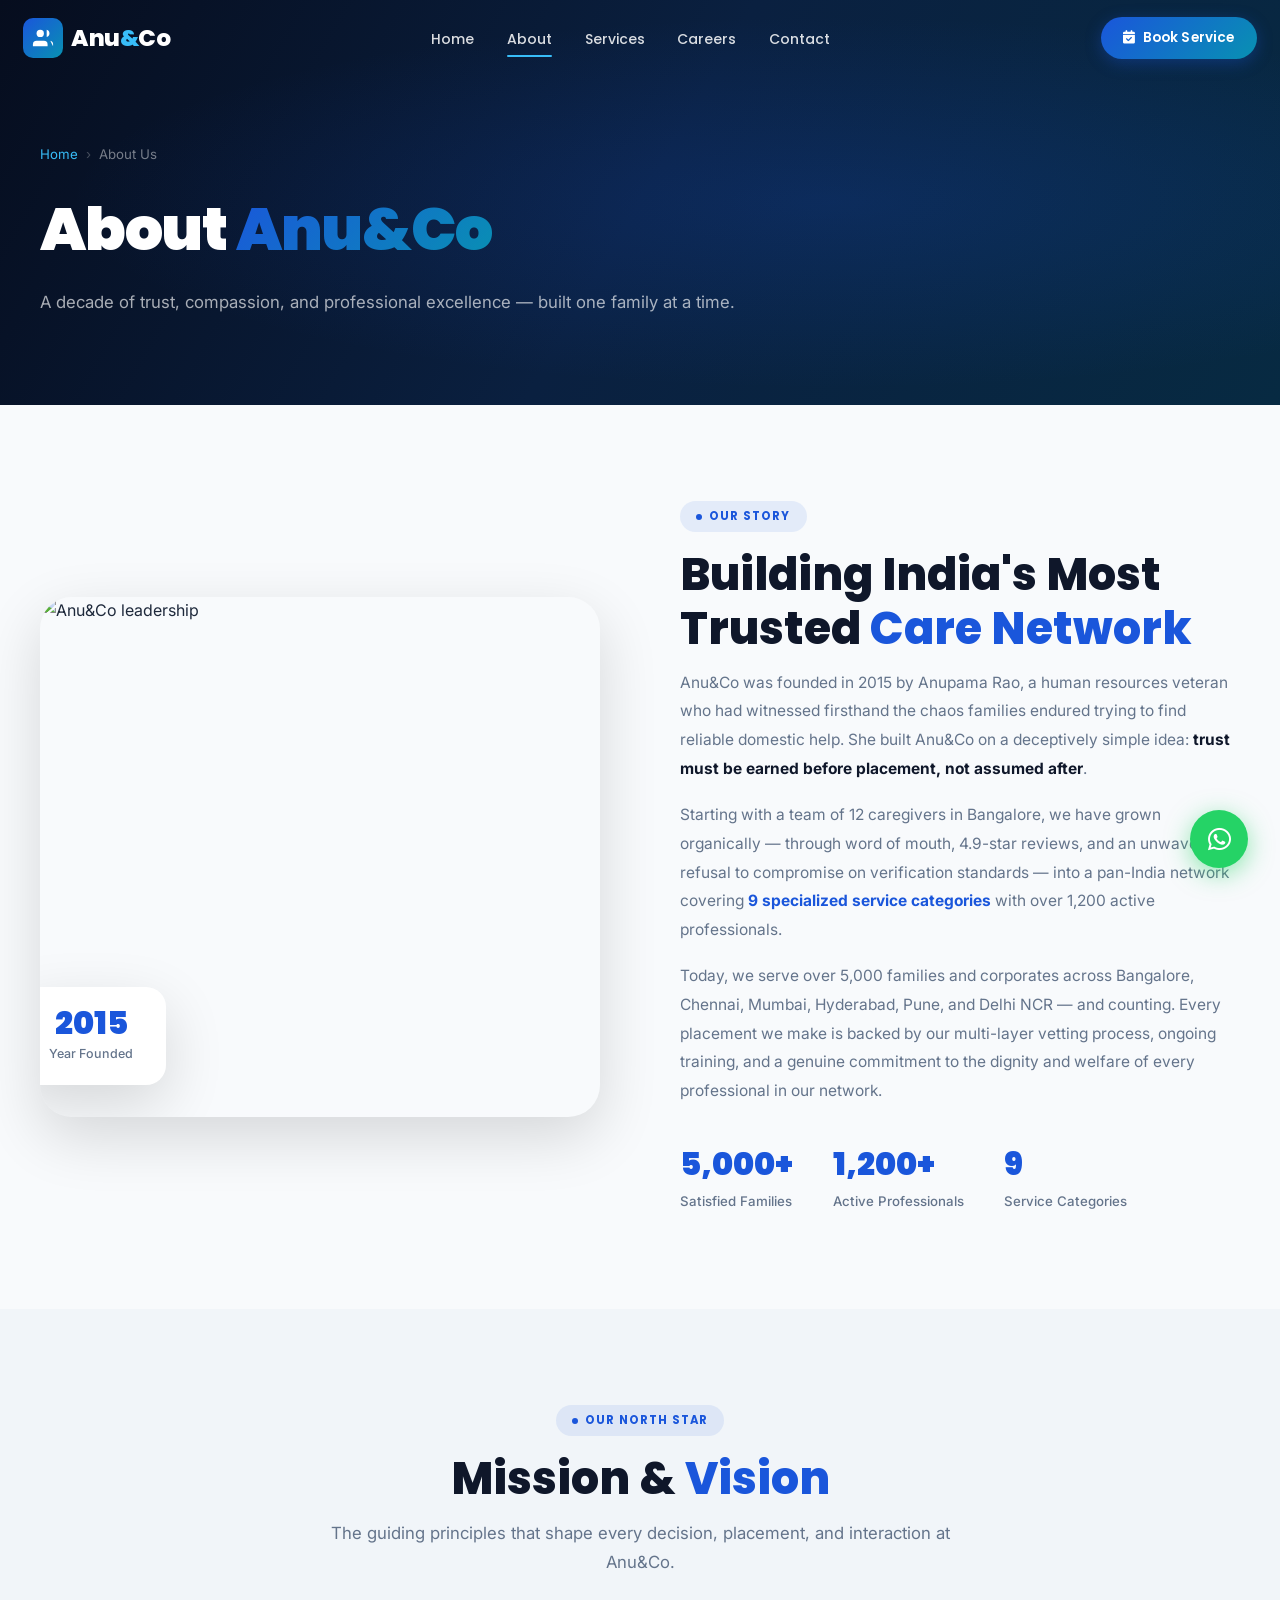
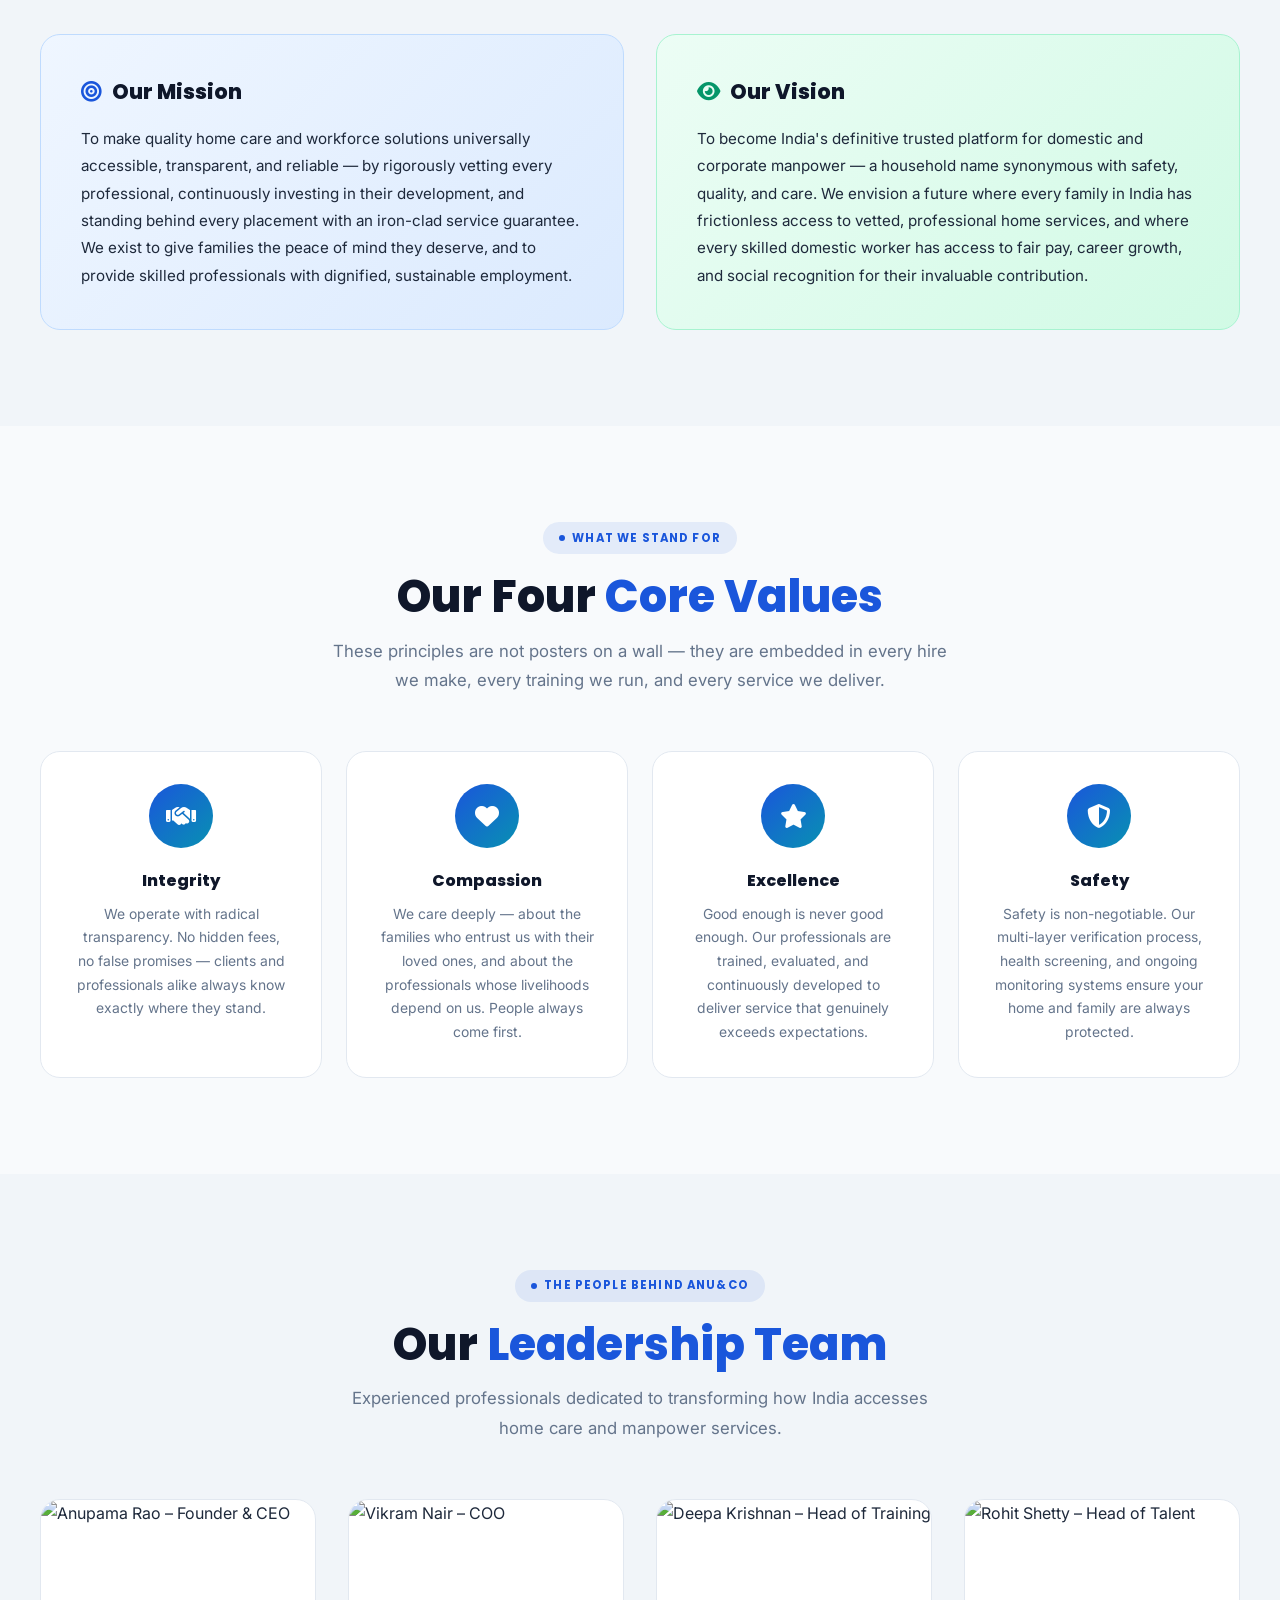
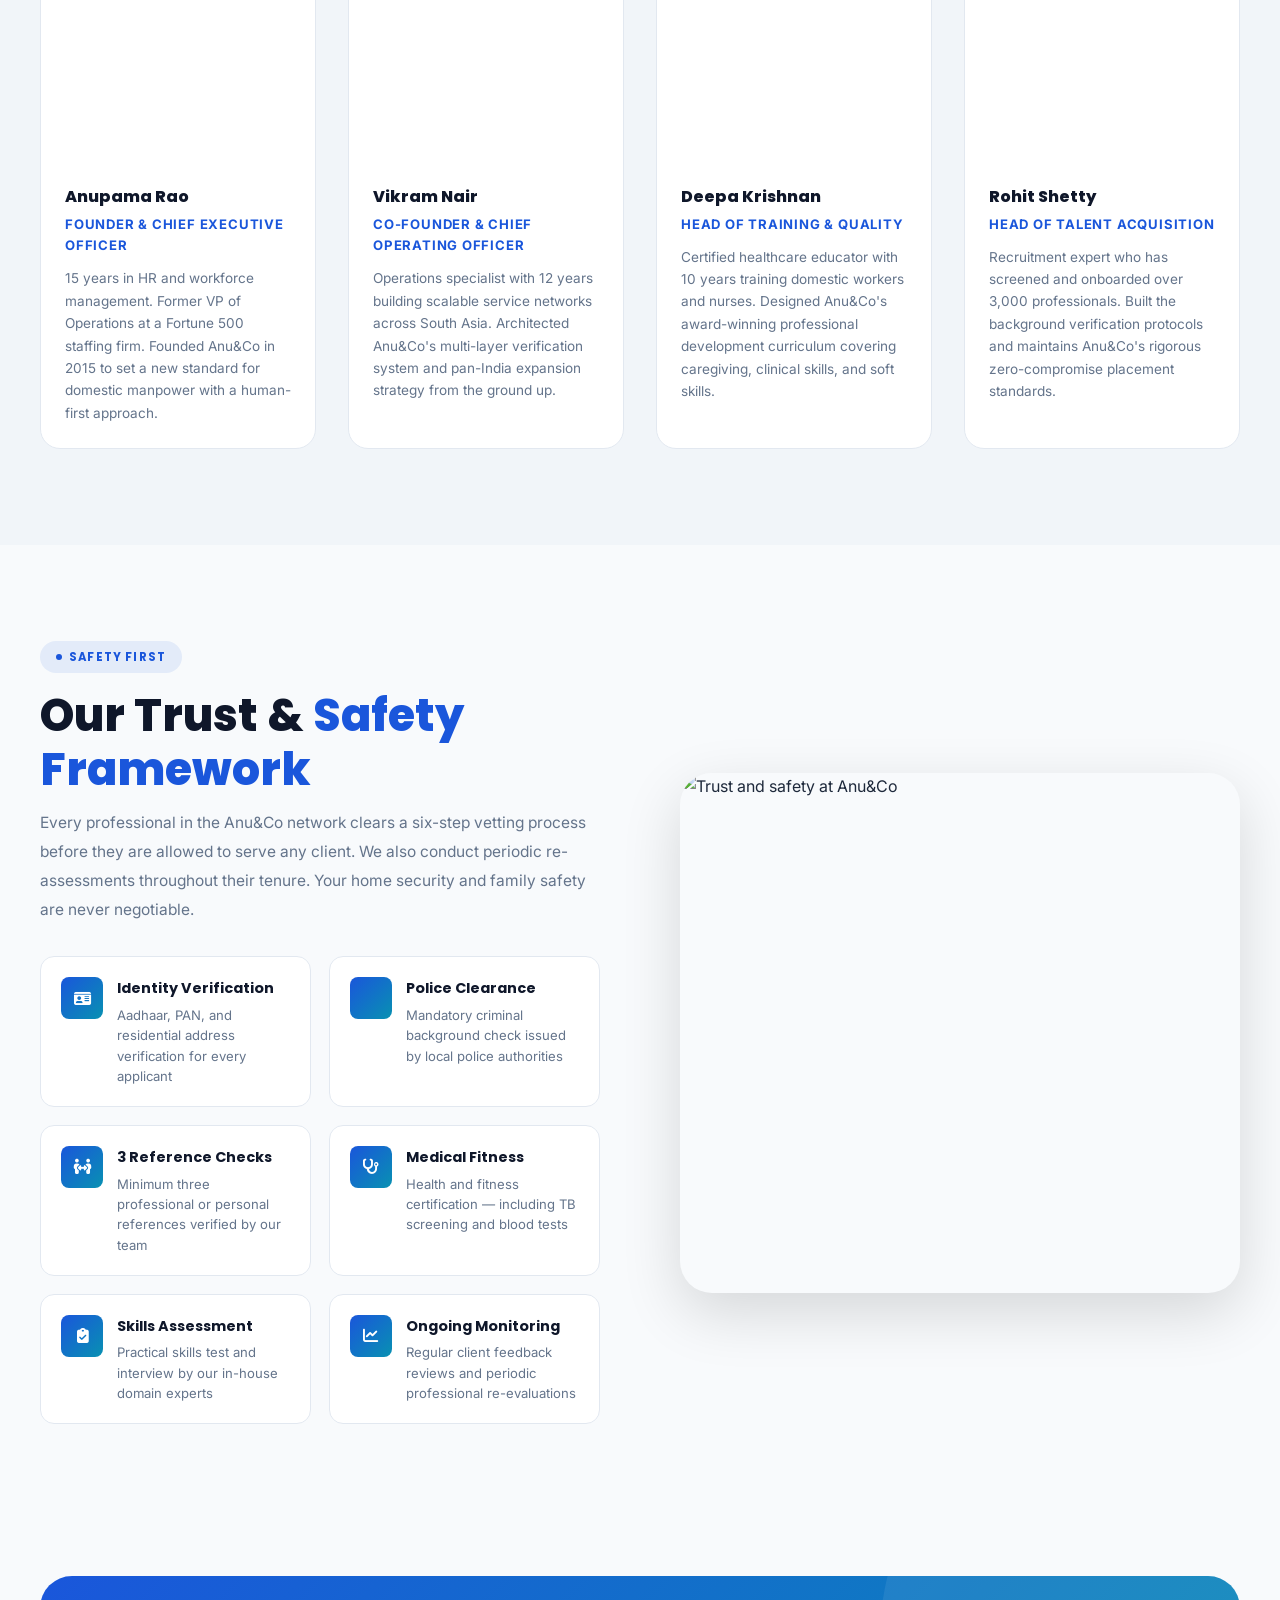
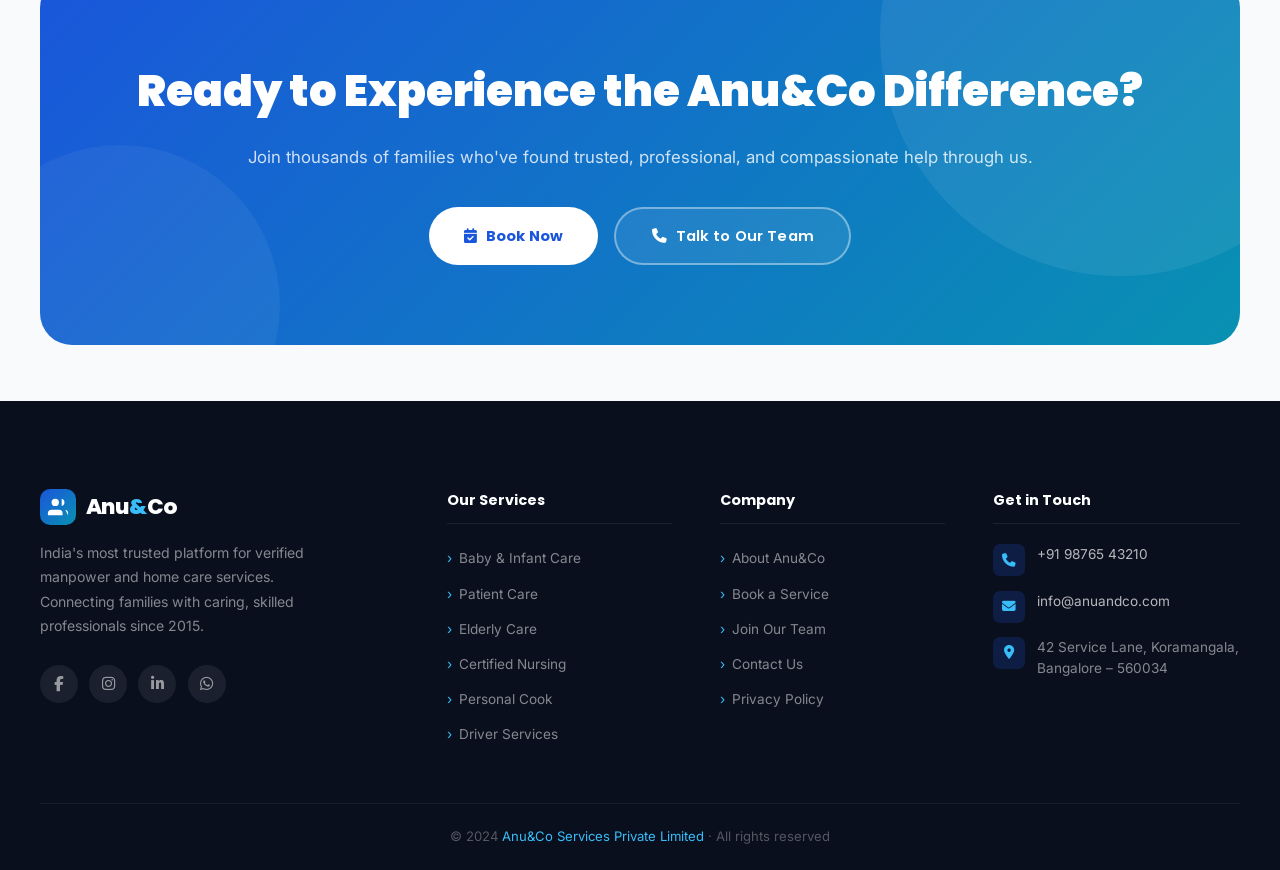
==== about.html @ b194cf1d "commited" ====
<!DOCTYPE html>
<html lang="en">

<head>
    <meta charset="UTF-8">
    <meta name="viewport" content="width=device-width, initial-scale=1.0">
    <title>About Anu&amp;Co | Our Story, Mission &amp; Leadership Team</title>
    <meta name="description"
        content="Anu&Co was founded in 2015 to bridge the gap between families needing trusted home care and skilled professionals. Learn about our mission, values, leadership, and trust policies.">
    <link rel="preconnect" href="https://fonts.googleapis.com">
    <link rel="preconnect" href="https://fonts.gstatic.com" crossorigin>
    <link rel="stylesheet" href="https://unpkg.com/aos@2.3.4/dist/aos.css">
    <link rel="stylesheet" href="https://cdnjs.cloudflare.com/ajax/libs/font-awesome/6.5.0/css/all.min.css">
    <link rel="stylesheet" href="css/style.css">
    <style>
        /* ─── Page-specific ─────────────────────────── */
        .mv-grid {
            display: grid;
            grid-template-columns: 1fr 1fr;
            gap: 2rem;
        }

        .mv-card {
            border-radius: var(--radius-lg);
            padding: 2.5rem;
            position: relative;
            overflow: hidden;
        }

        .mv-card.mission {
            background: linear-gradient(135deg, #eff6ff, #dbeafe);
            border: 1px solid #bfdbfe;
        }

        .mv-card.vision {
            background: linear-gradient(135deg, #ecfdf5, #d1fae5);
            border: 1px solid #a7f3d0;
        }

        .mv-card h3 {
            font-family: var(--font-main);
            font-size: 1.3rem;
            font-weight: 800;
            color: var(--text-1);
            margin-bottom: 1rem;
            display: flex;
            align-items: center;
            gap: .65rem;
        }

        .mv-card p {
            color: var(--text-2);
            line-height: 1.8;
            font-size: .95rem;
        }

        /* Values */
        .values-grid {
            display: grid;
            grid-template-columns: repeat(auto-fill, minmax(240px, 1fr));
            gap: 1.5rem;
        }

        .value-card {
            background: var(--surface);
            border: 1px solid var(--border);
            border-radius: var(--radius-lg);
            padding: 2rem;
            text-align: center;
            transition: var(--t);
        }

        .value-card:hover {
            border-color: #c7d7f8;
            box-shadow: var(--shadow-lg);
            transform: translateY(-6px);
        }

        .value-icon {
            width: 64px;
            height: 64px;
            border-radius: 50%;
            background: linear-gradient(135deg, var(--primary), var(--accent));
            display: flex;
            align-items: center;
            justify-content: center;
            font-size: 1.5rem;
            color: #fff;
            margin: 0 auto 1.25rem;
        }

        .value-card h4 {
            font-family: var(--font-main);
            font-weight: 800;
            color: var(--text-1);
            margin-bottom: .5rem;
        }

        .value-card p {
            font-size: .87rem;
            color: var(--text-3);
            line-height: 1.7;
        }

        /* Team */
        .team-grid {
            display: grid;
            grid-template-columns: repeat(auto-fill, minmax(250px, 1fr));
            gap: 2rem;
        }

        .team-card {
            background: var(--surface);
            border: 1px solid var(--border);
            border-radius: var(--radius-lg);
            overflow: hidden;
            transition: var(--t);
        }

        .team-card:hover {
            transform: translateY(-8px);
            box-shadow: var(--shadow-xl);
            border-color: #c7d7f8;
        }

        .team-img {
            height: 260px;
            overflow: hidden;
        }

        .team-img img {
            width: 100%;
            height: 100%;
            object-fit: cover;
            transition: transform .5s var(--ease);
        }

        .team-card:hover .team-img img {
            transform: scale(1.06);
        }

        .team-info {
            padding: 1.5rem;
        }

        .team-info h4 {
            font-family: var(--font-main);
            font-weight: 800;
            color: var(--text-1);
            margin-bottom: .2rem;
        }

        .team-role {
            font-size: .82rem;
            font-weight: 700;
            color: var(--primary);
            text-transform: uppercase;
            letter-spacing: .06em;
            margin-bottom: .65rem;
        }

        .team-info p {
            font-size: .85rem;
            color: var(--text-3);
            line-height: 1.65;
        }

        /* Trust checklist */
        .trust-grid {
            display: grid;
            grid-template-columns: 1fr 1fr;
            gap: 1.1rem;
        }

        .trust-item {
            display: flex;
            gap: .9rem;
            align-items: flex-start;
            padding: 1.25rem;
            background: var(--surface);
            border: 1px solid var(--border);
            border-radius: var(--radius-md);
            transition: var(--t);
        }

        .trust-item:hover {
            border-color: #c7d7f8;
            box-shadow: var(--shadow-sm);
        }

        .t-icon {
            flex-shrink: 0;
            width: 42px;
            height: 42px;
            border-radius: var(--radius-sm);
            background: linear-gradient(135deg, var(--primary), var(--accent));
            display: flex;
            align-items: center;
            justify-content: center;
            color: #fff;
            font-size: .95rem;
        }

        .trust-item h4 {
            font-family: var(--font-main);
            font-weight: 700;
            font-size: .9rem;
            color: var(--text-1);
            margin-bottom: .25rem;
        }

        .trust-item p {
            font-size: .82rem;
            color: var(--text-3);
            line-height: 1.55;
        }

        @media(max-width:700px) {
            .mv-grid {
                grid-template-columns: 1fr;
            }

            .trust-grid {
                grid-template-columns: 1fr;
            }
        }
    </style>
</head>

<body>

    <!-- NAVBAR -->
    <nav class="navbar transparent" id="navbar">
        <div class="container">
            <a href="index.html" class="navbar-brand">
                <div class="brand-logo" style="padding:2cap">
                    <div class="brand-logo-mark">
                        <svg viewBox="0 0 24 24">
                            <path d="M17 21v-2a4 4 0 0 0-4-4H5a4 4 0 0 0-4 4v2" />
                            <circle cx="9" cy="7" r="4" />
                            <path d="M23 21v-2a4 4 0 0 0-3-3.87" />
                            <path d="M16 3.13a4 4 0 0 1 0 7.75" />
                        </svg>
                    </div>
                    <span class="brand-wordmark">Anu<span class="amp">&amp;</span>Co</span>
                </div>
            </a>
            <ul class="navbar-nav">
                <li><a href="index.html">Home</a></li>
                <li><a href="about.html" class="active">About</a></li>
                <li><a href="services.html">Services</a></li>
                <li><a href="careers.html">Careers</a></li>
                <li><a href="contact.html">Contact</a></li>
            </ul>
            <div class="navbar-cta" style="padding: 2cap;"><a href="booking.html" class="btn-nav"><i class="fa-solid fa-calendar-check"></i>
                    Book Service</a></div>
            <div class="hamburger" id="hamburger"><span></span><span></span><span></span></div>
        </div>
    </nav>
    <div class="mobile-menu" id="mobileMenu">
        <a href="index.html"><i class="fa-solid fa-house-user" style="color:var(--primary);width:18px"></i> Home</a>
        <a href="about.html"><i class="fa-solid fa-building-user" style="color:var(--primary);width:18px"></i> About
            Us</a>
        <a href="services.html"><i class="fa-solid fa-briefcase-medical" style="color:var(--primary);width:18px"></i>
            Services</a>
        <a href="careers.html"><i class="fa-solid fa-user-tie" style="color:var(--primary);width:18px"></i> Careers</a>
        <a href="contact.html"><i class="fa-solid fa-phone" style="color:var(--primary);width:18px"></i> Contact</a>
        <a href="booking.html" class="m-btn btn btn-primary" style="margin-top:1rem;justify-content:center"><i
                class="fa-solid fa-calendar-check"></i> Book a Service</a>
    </div>

    <!-- PAGE BANNER -->
    <section class="page-banner">
        <div class="container">
            <div class="breadcrumb"><a href="index.html">Home</a><span class="sep">›</span><span>About Us</span></div>
            <h1 data-aos="fade-up">About <span class="gradient-text">Anu&amp;Co</span></h1>
            <p data-aos="fade-up" data-aos-delay="80">A decade of trust, compassion, and professional excellence — built
                one family at a time.</p>
        </div>
    </section>

    <!-- ─── COMPANY INTRO ──────────────────────────────────────── -->
    <section class="section">
        <div class="container">
            <div class="split-grid">
                <div data-aos="fade-right">
                    <div class="split-img">
                        <img src="https://images.unsplash.com/photo-1521737711867-e3b97375f902?w=900&q=85&auto=format&fit=crop"
                            alt="Anu&Co leadership" loading="lazy">
                        <div class="split-img-badge" style="right:auto;left:-1.5rem">
                            <div class="b-num">2015</div>
                            <div class="b-lbl">Year Founded</div>
                        </div>
                    </div>
                </div>
                <div data-aos="fade-left" data-aos-delay="120">
                    <div class="tag">Our Story</div>
                    <h2 class="section-title">Building India's Most<br>Trusted <span>Care Network</span></h2>
                    <p style="color:var(--text-3);line-height:1.85;margin-bottom:1.1rem;font-size:.97rem">
                        Anu&amp;Co was founded in 2015 by Anupama Rao, a human resources veteran who had witnessed
                        firsthand the chaos families endured trying to find reliable domestic help. She built Anu&amp;Co
                        on a deceptively simple idea: <strong style="color:var(--text-1)">trust must be earned before
                            placement, not assumed after</strong>.
                    </p>
                    <p style="color:var(--text-3);line-height:1.85;margin-bottom:1.1rem;font-size:.97rem">
                        Starting with a team of 12 caregivers in Bangalore, we have grown organically — through word of
                        mouth, 4.9-star reviews, and an unwavering refusal to compromise on verification standards —
                        into a pan-India network covering <strong style="color:var(--primary)">9 specialized service
                            categories</strong> with over 1,200 active professionals.
                    </p>
                    <p style="color:var(--text-3);line-height:1.85;margin-bottom:2rem;font-size:.97rem">
                        Today, we serve over 5,000 families and corporates across Bangalore, Chennai, Mumbai, Hyderabad,
                        Pune, and Delhi NCR — and counting. Every placement we make is backed by our multi-layer vetting
                        process, ongoing training, and a genuine commitment to the dignity and welfare of every
                        professional in our network.
                    </p>
                    <div style="display:flex;gap:2.5rem;flex-wrap:wrap">
                        <div>
                            <div
                                style="font-family:var(--font-main);font-size:2rem;font-weight:900;color:var(--primary)">
                                5,000+</div>
                            <div style="font-size:.83rem;color:var(--text-3);font-weight:500">Satisfied Families</div>
                        </div>
                        <div>
                            <div
                                style="font-family:var(--font-main);font-size:2rem;font-weight:900;color:var(--primary)">
                                1,200+</div>
                            <div style="font-size:.83rem;color:var(--text-3);font-weight:500">Active Professionals</div>
                        </div>
                        <div>
                            <div
                                style="font-family:var(--font-main);font-size:2rem;font-weight:900;color:var(--primary)">
                                9</div>
                            <div style="font-size:.83rem;color:var(--text-3);font-weight:500">Service Categories</div>
                        </div>
                    </div>
                </div>
            </div>
        </div>
    </section>

    <!-- ─── MISSION & VISION ───────────────────────────────────── -->
    <section class="section" style="background:var(--surface-2)">
        <div class="container">
            <div class="text-center" data-aos="fade-up">
                <div class="tag">Our North Star</div>
                <h2 class="section-title">Mission &amp; <span>Vision</span></h2>
                <p class="section-subtitle">The guiding principles that shape every decision, placement, and interaction
                    at Anu&amp;Co.</p>
            </div>
            <div class="mv-grid" data-aos="fade-up" data-aos-delay="80">
                <div class="mv-card mission">
                    <h3><i class="fa-solid fa-bullseye" style="color:var(--primary)"></i> Our Mission</h3>
                    <p>To make quality home care and workforce solutions universally accessible, transparent, and
                        reliable — by rigorously vetting every professional, continuously investing in their
                        development, and standing behind every placement with an iron-clad service guarantee. We exist
                        to give families the peace of mind they deserve, and to provide skilled professionals with
                        dignified, sustainable employment.</p>
                </div>
                <div class="mv-card vision">
                    <h3><i class="fa-solid fa-eye" style="color:var(--success)"></i> Our Vision</h3>
                    <p>To become India's definitive trusted platform for domestic and corporate manpower — a household
                        name synonymous with safety, quality, and care. We envision a future where every family in India
                        has frictionless access to vetted, professional home services, and where every skilled domestic
                        worker has access to fair pay, career growth, and social recognition for their invaluable
                        contribution.</p>
                </div>
            </div>
        </div>
    </section>

    <!-- ─── CORE VALUES ────────────────────────────────────────── -->
    <section class="section">
        <div class="container">
            <div class="text-center" data-aos="fade-up">
                <div class="tag">What We Stand For</div>
                <h2 class="section-title">Our Four <span>Core Values</span></h2>
                <p class="section-subtitle">These principles are not posters on a wall — they are embedded in every hire
                    we make, every training we run, and every service we deliver.</p>
            </div>
            <div class="values-grid">
                <div class="value-card" data-aos="zoom-in" data-aos-delay="0">
                    <div class="value-icon"><i class="fa-solid fa-handshake"></i></div>
                    <h4>Integrity</h4>
                    <p>We operate with radical transparency. No hidden fees, no false promises — clients and
                        professionals alike always know exactly where they stand.</p>
                </div>
                <div class="value-card" data-aos="zoom-in" data-aos-delay="80">
                    <div class="value-icon"><i class="fa-solid fa-heart"></i></div>
                    <h4>Compassion</h4>
                    <p>We care deeply — about the families who entrust us with their loved ones, and about the
                        professionals whose livelihoods depend on us. People always come first.</p>
                </div>
                <div class="value-card" data-aos="zoom-in" data-aos-delay="160">
                    <div class="value-icon"><i class="fa-solid fa-star"></i></div>
                    <h4>Excellence</h4>
                    <p>Good enough is never good enough. Our professionals are trained, evaluated, and continuously
                        developed to deliver service that genuinely exceeds expectations.</p>
                </div>
                <div class="value-card" data-aos="zoom-in" data-aos-delay="240">
                    <div class="value-icon"><i class="fa-solid fa-shield-halved"></i></div>
                    <h4>Safety</h4>
                    <p>Safety is non-negotiable. Our multi-layer verification process, health screening, and ongoing
                        monitoring systems ensure your home and family are always protected.</p>
                </div>
            </div>
        </div>
    </section>

    <!-- ─── LEADERSHIP TEAM ────────────────────────────────────── -->
    <section class="section" style="background:var(--surface-2)">
        <div class="container">
            <div class="text-center" data-aos="fade-up">
                <div class="tag">The People Behind Anu&amp;Co</div>
                <h2 class="section-title">Our <span>Leadership Team</span></h2>
                <p class="section-subtitle">Experienced professionals dedicated to transforming how India accesses home
                    care and manpower services.</p>
            </div>
            <div class="team-grid">
                <div class="team-card" data-aos="fade-up" data-aos-delay="0">
                    <div class="team-img">
                        <img src="https://images.unsplash.com/photo-1573496359142-b8d87734a5a2?w=600&q=80&auto=format&fit=crop&crop=face"
                            alt="Anupama Rao – Founder & CEO" loading="lazy">
                    </div>
                    <div class="team-info">
                        <h4>Anupama Rao</h4>
                        <div class="team-role">Founder &amp; Chief Executive Officer</div>
                        <p>15 years in HR and workforce management. Former VP of Operations at a Fortune 500 staffing
                            firm. Founded Anu&amp;Co in 2015 to set a new standard for domestic manpower with a
                            human-first approach.</p>
                    </div>
                </div>
                <div class="team-card" data-aos="fade-up" data-aos-delay="80">
                    <div class="team-img">
                        <img src="https://images.unsplash.com/photo-1519085360753-af0119f7cbe7?w=600&q=80&auto=format&fit=crop&crop=face"
                            alt="Vikram Nair – COO" loading="lazy">
                    </div>
                    <div class="team-info">
                        <h4>Vikram Nair</h4>
                        <div class="team-role">Co-Founder &amp; Chief Operating Officer</div>
                        <p>Operations specialist with 12 years building scalable service networks across South Asia.
                            Architected Anu&amp;Co's multi-layer verification system and pan-India expansion strategy
                            from the ground up.</p>
                    </div>
                </div>
                <div class="team-card" data-aos="fade-up" data-aos-delay="160">
                    <div class="team-img">
                        <img src="https://images.unsplash.com/photo-1551836022-d5d88e9218df?w=600&q=80&auto=format&fit=crop&crop=face"
                            alt="Deepa Krishnan – Head of Training" loading="lazy">
                    </div>
                    <div class="team-info">
                        <h4>Deepa Krishnan</h4>
                        <div class="team-role">Head of Training &amp; Quality</div>
                        <p>Certified healthcare educator with 10 years training domestic workers and nurses. Designed
                            Anu&amp;Co's award-winning professional development curriculum covering caregiving, clinical
                            skills, and soft skills.</p>
                    </div>
                </div>
                <div class="team-card" data-aos="fade-up" data-aos-delay="240">
                    <div class="team-img">
                        <img src="https://images.unsplash.com/photo-1500648767791-00dcc994a43e?w=600&q=80&auto=format&fit=crop&crop=face"
                            alt="Rohit Shetty – Head of Talent" loading="lazy">
                    </div>
                    <div class="team-info">
                        <h4>Rohit Shetty</h4>
                        <div class="team-role">Head of Talent Acquisition</div>
                        <p>Recruitment expert who has screened and onboarded over 3,000 professionals. Built the
                            background verification protocols and maintains Anu&amp;Co's rigorous zero-compromise
                            placement standards.</p>
                    </div>
                </div>
            </div>
        </div>
    </section>

    <!-- ─── TRUST & SAFETY ─────────────────────────────────────── -->
    <section class="section">
        <div class="container">
            <div class="split-grid">
                <div data-aos="fade-right">
                    <div class="tag">Safety First</div>
                    <h2 class="section-title">Our Trust &amp; <span>Safety Framework</span></h2>
                    <p style="color:var(--text-3);line-height:1.85;margin-bottom:2rem;font-size:.97rem">
                        Every professional in the Anu&amp;Co network clears a six-step vetting process before they are
                        allowed to serve any client. We also conduct periodic re-assessments throughout their tenure.
                        Your home security and family safety are never negotiable.
                    </p>
                    <div class="trust-grid">
                        <div class="trust-item">
                            <div class="t-icon"><i class="fa-solid fa-id-card"></i></div>
                            <div>
                                <h4>Identity Verification</h4>
                                <p>Aadhaar, PAN, and residential address verification for every applicant</p>
                            </div>
                        </div>
                        <div class="trust-item">
                            <div class="t-icon"><i class="fa-solid fa-user-police"></i></div>
                            <div>
                                <h4>Police Clearance</h4>
                                <p>Mandatory criminal background check issued by local police authorities</p>
                            </div>
                        </div>
                        <div class="trust-item">
                            <div class="t-icon"><i class="fa-solid fa-people-arrows"></i></div>
                            <div>
                                <h4>3 Reference Checks</h4>
                                <p>Minimum three professional or personal references verified by our team</p>
                            </div>
                        </div>
                        <div class="trust-item">
                            <div class="t-icon"><i class="fa-solid fa-stethoscope"></i></div>
                            <div>
                                <h4>Medical Fitness</h4>
                                <p>Health and fitness certification — including TB screening and blood tests</p>
                            </div>
                        </div>
                        <div class="trust-item">
                            <div class="t-icon"><i class="fa-solid fa-clipboard-check"></i></div>
                            <div>
                                <h4>Skills Assessment</h4>
                                <p>Practical skills test and interview by our in-house domain experts</p>
                            </div>
                        </div>
                        <div class="trust-item">
                            <div class="t-icon"><i class="fa-solid fa-chart-line"></i></div>
                            <div>
                                <h4>Ongoing Monitoring</h4>
                                <p>Regular client feedback reviews and periodic professional re-evaluations</p>
                            </div>
                        </div>
                    </div>
                </div>
                <div data-aos="fade-left" data-aos-delay="120">
                    <div class="split-img">
                        <img src="https://images.unsplash.com/photo-1582213782179-e0d53f98f2ca?w=900&q=85&auto=format&fit=crop"
                            alt="Trust and safety at Anu&Co" loading="lazy">
                    </div>
                </div>
            </div>
        </div>
    </section>

    <!-- CTA -->
    <section class="section-sm">
        <div class="container" data-aos="zoom-in">
            <div class="cta-band">
                <h2>Ready to Experience the Anu&amp;Co Difference?</h2>
                <p>Join thousands of families who've found trusted, professional, and compassionate help through us.</p>
                <div class="btn-group">
                    <a href="booking.html" class="btn-white btn"><i class="fa-solid fa-calendar-check"></i> Book Now</a>
                    <a href="contact.html" class="btn btn-outline" style="border-color:rgba(255,255,255,.4)"><i
                            class="fa-solid fa-phone"></i> Talk to Our Team</a>
                </div>
            </div>
        </div>
    </section>

    <!-- FOOTER -->
    <footer class="footer">
        <div class="container">
            <div class="footer-grid">
                <div class="footer-about">
                    <div class="footer-brand-logo">
                        <div class="brand-logo-mark"><svg viewBox="0 0 24 24">
                                <path d="M17 21v-2a4 4 0 0 0-4-4H5a4 4 0 0 0-4 4v2" />
                                <circle cx="9" cy="7" r="4" />
                                <path d="M23 21v-2a4 4 0 0 0-3-3.87" />
                                <path d="M16 3.13a4 4 0 0 1 0 7.75" />
                            </svg></div><span class="brand-wordmark">Anu<span class="amp">&amp;</span>Co</span>
                    </div>
                    <p>India's most trusted platform for verified manpower and home care services. Connecting families
                        with caring, skilled professionals since 2015.</p>
                    <div class="footer-social">
                        <a class="soc-btn" href="#"><i class="fa-brands fa-facebook-f"></i></a>
                        <a class="soc-btn" href="#"><i class="fa-brands fa-instagram"></i></a>
                        <a class="soc-btn" href="#"><i class="fa-brands fa-linkedin-in"></i></a>
                        <a class="soc-btn" href="https://wa.me/919876543210" target="_blank"><i
                                class="fa-brands fa-whatsapp"></i></a>
                    </div>
                </div>
                <div class="footer-col">
                    <h4>Our Services</h4>
                    <ul>
                        <li><a href="services.html#baby-care">Baby &amp; Infant Care</a></li>
                        <li><a href="services.html#patient-care">Patient Care</a></li>
                        <li><a href="services.html#old-age-care">Elderly Care</a></li>
                        <li><a href="services.html#nursing-care">Certified Nursing</a></li>
                        <li><a href="services.html#cooking-care">Personal Cook</a></li>
                        <li><a href="services.html#driver-services">Driver Services</a></li>
                    </ul>
                </div>
                <div class="footer-col">
                    <h4>Company</h4>
                    <ul>
                        <li><a href="about.html">About Anu&amp;Co</a></li>
                        <li><a href="booking.html">Book a Service</a></li>
                        <li><a href="careers.html">Join Our Team</a></li>
                        <li><a href="contact.html">Contact Us</a></li>
                        <li><a href="#">Privacy Policy</a></li>
                    </ul>
                </div>
                <div class="footer-col">
                    <h4>Get in Touch</h4>
                    <div class="fc-contact-item">
                        <div class="fc-icon"><i class="fa-solid fa-phone"></i></div>
                        <p><a href="tel:+919876543210">+91 98765 43210</a></p>
                    </div>
                    <div class="fc-contact-item">
                        <div class="fc-icon"><i class="fa-solid fa-envelope"></i></div>
                        <p><a href="mailto:info@anuandco.com">info@anuandco.com</a></p>
                    </div>
                    <div class="fc-contact-item">
                        <div class="fc-icon"><i class="fa-solid fa-location-dot"></i></div>
                        <p>42 Service Lane, Koramangala, Bangalore – 560034</p>
                    </div>
                </div>
            </div>
            <div class="footer-bottom">© 2024 <span>Anu&amp;Co Services Private Limited</span> · All rights reserved
            </div>
        </div>
    </footer>

    <a href="https://wa.me/919876543210" class="wa-float" target="_blank" rel="noopener noreferrer"
        aria-label="WhatsApp"><i class="fa-brands fa-whatsapp"></i></a>
    <button class="scroll-top" id="scrollTop" aria-label="Scroll to top"><i class="fa-solid fa-chevron-up"></i></button>
    <script src="https://unpkg.com/aos@2.3.4/dist/aos.js"></script>
    <script src="js/main.js"></script>
</body>

</html>
---- css/style.css ----
/* ============================================================
   ANU&CO – Complete Design System
   ============================================================ */

@import url('https://fonts.googleapis.com/css2?family=Poppins:ital,wght@0,300;0,400;0,500;0,600;0,700;0,800;0,900;1,400&family=Inter:wght@300;400;500;600;700&display=swap');

/* ─── Tokens ────────────────────────────────────────────────── */
:root {
    --primary: #1a56db;
    --primary-dark: #1341b5;
    --primary-light: #3b82f6;
    --accent: #0891b2;
    --accent-light: #38bdf8;
    --success: #059669;
    --warning: #d97706;
    --danger: #dc2626;

    --bg: #f8fafc;
    --bg-dark: #0a0f1e;
    --surface: #ffffff;
    --surface-2: #f1f5f9;
    --border: #e2e8f0;

    --text-1: #0f172a;
    --text-2: #1e293b;
    --text-3: #64748b;
    --text-inv: #ffffff;

    --shadow-sm: 0 1px 3px rgba(0, 0, 0, .06), 0 1px 2px rgba(0, 0, 0, .04);
    --shadow-md: 0 4px 16px rgba(0, 0, 0, .09);
    --shadow-lg: 0 10px 40px rgba(0, 0, 0, .11);
    --shadow-xl: 0 20px 60px rgba(0, 0, 0, .14);

    --radius-sm: .5rem;
    --radius-md: .875rem;
    --radius-lg: 1.25rem;
    --radius-xl: 2rem;
    --radius-full: 9999px;

    --ease: cubic-bezier(.4, 0, .2, 1);
    --t: all .3s var(--ease);
    --t-slow: all .6s var(--ease);

    --font-main: 'Poppins', system-ui, sans-serif;
    --font-body: 'Inter', system-ui, sans-serif;
    --nav-h: 76px;
}

/* ─── Reset ─────────────────────────────────────────────────── */
*,
*::before,
*::after {
    box-sizing: border-box;
    margin: 0;
    padding: 0;
}

html {
    scroll-behavior: smooth;
}

body {
    font-family: var(--font-body);
    background: var(--bg);
    color: var(--text-2);
    line-height: 1.65;
    overflow-x: hidden;
    -webkit-font-smoothing: antialiased;
}

img {
    max-width: 100%;
    display: block;
}

a {
    text-decoration: none;
    color: inherit;
}

ul {
    list-style: none;
}

button {
    cursor: pointer;
    border: none;
    background: none;
    font-family: inherit;
}

input,
textarea,
select {
    font-family: inherit;
    font-size: 1rem;
    outline: none;
}

/* ─── Layout ─────────────────────────────────────────────────── */
.container {
    width: min(1200px, 100% - 2rem);
    margin-inline: auto;
}

.container-wide {
    width: min(1440px, 100% - 2rem);
    margin-inline: auto;
}

.section {
    padding: 6rem 0;
}

.section-sm {
    padding: 3.5rem 0;
}

.text-center {
    text-align: center;
}

/* ─── Eyebrow / Tag ──────────────────────────────────────────── */
.tag {
    display: inline-flex;
    align-items: center;
    gap: .45rem;
    font-family: var(--font-main);
    font-size: .72rem;
    font-weight: 700;
    letter-spacing: .1em;
    text-transform: uppercase;
    color: var(--primary);
    background: rgba(26, 86, 219, .09);
    padding: .4rem 1rem;
    border-radius: var(--radius-full);
    margin-bottom: 1rem;
}

.tag::before {
    content: '';
    width: 6px;
    height: 6px;
    border-radius: 50%;
    background: var(--primary);
    display: block;
}

/* ─── Typography ─────────────────────────────────────────────── */
.section-title {
    font-family: var(--font-main);
    font-size: clamp(1.85rem, 3.5vw, 2.8rem);
    font-weight: 800;
    color: var(--text-1);
    line-height: 1.2;
    margin-bottom: .8rem;
}

.section-title span {
    color: var(--primary);
}

.section-subtitle {
    font-size: 1.05rem;
    color: var(--text-3);
    max-width: 620px;
    margin-inline: auto;
    margin-bottom: 3.5rem;
    line-height: 1.75;
}

.gradient-text {
    background: linear-gradient(135deg, var(--primary) 0%, var(--accent) 100%);
    -webkit-background-clip: text;
    -webkit-text-fill-color: transparent;
    background-clip: text;
}

/* ─── Buttons ────────────────────────────────────────────────── */
.btn {
    display: inline-flex;
    align-items: center;
    gap: .55rem;
    padding: .9rem 2.2rem;
    border-radius: var(--radius-full);
    font-family: var(--font-main);
    font-size: .92rem;
    font-weight: 600;
    transition: var(--t);
    position: relative;
    overflow: hidden;
    letter-spacing: .01em;
}

.btn:active {
    transform: scale(.97);
}

.btn-primary {
    background: linear-gradient(135deg, var(--primary) 0%, #1a4fcf 100%);
    color: #fff;
    box-shadow: 0 4px 20px rgba(26, 86, 219, .38);
}

.btn-primary:hover {
    box-shadow: 0 8px 30px rgba(26, 86, 219, .5);
    transform: translateY(-2px);
}

.btn-outline {
    border: 2px solid rgba(255, 255, 255, .55);
    color: #fff;
    background: rgba(255, 255, 255, .08);
    backdrop-filter: blur(6px);
}

.btn-outline:hover {
    background: rgba(255, 255, 255, .18);
    border-color: #fff;
    transform: translateY(-2px);
}

.btn-accent {
    background: linear-gradient(135deg, var(--accent) 0%, var(--primary-light) 100%);
    color: #fff;
    box-shadow: 0 4px 20px rgba(8, 145, 178, .38);
}

.btn-accent:hover {
    box-shadow: 0 8px 30px rgba(8, 145, 178, .5);
    transform: translateY(-2px);
}

.btn-white {
    background: #fff;
    color: var(--primary);
    font-family: var(--font-main);
    font-weight: 700;
}

.btn-white:hover {
    transform: translateY(-2px);
    box-shadow: 0 8px 28px rgba(0, 0, 0, .18);
}

/* ─── Cards ──────────────────────────────────────────────────── */
.card {
    background: var(--surface);
    border: 1px solid var(--border);
    border-radius: var(--radius-lg);
    padding: 2rem;
    box-shadow: var(--shadow-sm);
    transition: var(--t);
}

.card:hover {
    box-shadow: var(--shadow-lg);
    transform: translateY(-5px);
    border-color: #c7d7f8;
}

/* ─── Form Elements ──────────────────────────────────────────── */
.form-group {
    display: flex;
    flex-direction: column;
    gap: .4rem;
    margin-bottom: 1.25rem;
}

.form-group label {
    font-size: .85rem;
    font-weight: 600;
    color: var(--text-2);
    font-family: var(--font-main);
}

.form-control {
    width: 100%;
    padding: .88rem 1.2rem;
    border: 1.5px solid var(--border);
    border-radius: var(--radius-sm);
    background: var(--surface);
    color: var(--text-1);
    font-size: .93rem;
    transition: var(--t);
}

.form-control:focus {
    border-color: var(--primary);
    box-shadow: 0 0 0 3px rgba(26, 86, 219, .1);
}

.form-control::placeholder {
    color: #94a3b8;
}

textarea.form-control {
    resize: vertical;
    min-height: 130px;
}

/* ─── Navbar ─────────────────────────────────────────────────── */
.navbar {
    position: fixed;
    top: 0;
    left: 0;
    right: 0;
    z-index: 1000;
    height: var(--nav-h);
    display: flex;
    align-items: center;
    transition: var(--t);
}

.navbar.transparent {
    background: transparent;
}

.navbar.scrolled {
    background: rgba(255, 255, 255, .97);
    backdrop-filter: blur(24px);
    box-shadow: 0 1px 0 rgba(0, 0, 0, .08), 0 4px 20px rgba(0, 0, 0, .06);
}

.navbar .container {
    display: flex;
    align-items: center;
    justify-content: space-between;
    width: 100%;
}

/* ─── Brand Logo ─────────────────────────────────────────────── */
.navbar-brand {
    display: flex;
    align-items: center;
    gap: .65rem;
    text-decoration: none;
    flex-shrink: 0;
}

.brand-logo {
    display: flex;
    align-items: center;
    gap: .5rem;
}

.brand-logo-mark {
    /* SVG-driven mark — no emoji */
    width: 40px;
    height: 40px;
    border-radius: 10px;
    background: linear-gradient(135deg, var(--primary) 0%, var(--accent) 100%);
    display: flex;
    align-items: center;
    justify-content: center;
    flex-shrink: 0;
}

.brand-logo-mark svg {
    width: 22px;
    height: 22px;
    fill: #fff;
}

.brand-wordmark {
    font-family: var(--font-main);
    font-size: 1.45rem;
    font-weight: 800;
    color: #fff;
    letter-spacing: -.02em;
    transition: var(--t);
}

.brand-wordmark .amp {
    color: var(--accent-light);
    font-weight: 900;
}

.navbar.scrolled .brand-wordmark {
    color: var(--text-1);
}

.navbar.scrolled .brand-wordmark .amp {
    color: var(--primary);
}

/* ─── Nav Links ──────────────────────────────────────────────── */
.navbar-nav {
    display: flex;
    align-items: center;
    gap: .15rem;
}

.navbar-nav a {
    font-family: var(--font-main);
    font-size: .875rem;
    font-weight: 500;
    color: rgba(255, 255, 255, .85);
    padding: .5rem .95rem;
    border-radius: var(--radius-sm);
    transition: var(--t);
    position: relative;
    white-space: nowrap;
}

.navbar-nav a::after {
    content: '';
    position: absolute;
    bottom: 0;
    left: .95rem;
    right: .95rem;
    height: 2px;
    background: var(--accent-light);
    transform: scaleX(0);
    transition: transform .3s var(--ease);
    border-radius: 2px;
}

.navbar-nav a:hover::after,
.navbar-nav a.active::after {
    transform: scaleX(1);
}

.navbar.scrolled .navbar-nav a {
    color: var(--text-2);
}

.navbar.scrolled .navbar-nav a:hover,
.navbar.scrolled .navbar-nav a.active {
    color: var(--primary);
}

.navbar-cta {
    margin-left: .65rem;
}

.btn-nav {
    display: inline-flex;
    align-items: center;
    gap: .45rem;
    padding: .62rem 1.4rem;
    border-radius: var(--radius-full);
    background: linear-gradient(135deg, var(--primary), var(--accent));
    color: #fff;
    font-family: var(--font-main);
    font-size: .85rem;
    font-weight: 600;
    transition: var(--t);
    box-shadow: 0 4px 16px rgba(26, 86, 219, .35);
    letter-spacing: .01em;
}

.btn-nav:hover {
    transform: translateY(-2px);
    box-shadow: 0 8px 24px rgba(26, 86, 219, .5);
}

/* Hamburger */
.hamburger {
    display: none;
    flex-direction: column;
    gap: 5px;
    cursor: pointer;
    padding: .5rem;
}

.hamburger span {
    display: block;
    width: 26px;
    height: 2.5px;
    background: #fff;
    border-radius: 2px;
    transition: var(--t);
}

.navbar.scrolled .hamburger span {
    background: var(--text-1);
}

.hamburger.open span:nth-child(1) {
    transform: rotate(45deg) translate(5.5px, 5.5px);
}

.hamburger.open span:nth-child(2) {
    opacity: 0;
    transform: translateX(-6px);
}

.hamburger.open span:nth-child(3) {
    transform: rotate(-45deg) translate(5.5px, -5.5px);
}

/* Mobile Menu */
.mobile-menu {
    position: fixed;
    top: var(--nav-h);
    left: 0;
    right: 0;
    background: rgba(255, 255, 255, .99);
    backdrop-filter: blur(24px);
    padding: 1.5rem 1.5rem 2rem;
    border-bottom: 1px solid var(--border);
    display: none;
    flex-direction: column;
    gap: .2rem;
    z-index: 999;
    box-shadow: var(--shadow-xl);
}

.mobile-menu.open {
    display: flex;
}

.mobile-menu a {
    padding: .9rem 1rem;
    border-radius: var(--radius-sm);
    font-family: var(--font-main);
    font-size: .95rem;
    font-weight: 500;
    color: var(--text-2);
    transition: var(--t);
    border-bottom: 1px solid var(--border);
    display: flex;
    align-items: center;
    gap: .65rem;
}

.mobile-menu a:last-child {
    border-bottom: none;
}

.mobile-menu a:hover {
    background: var(--surface-2);
    color: var(--primary);
    padding-left: 1.5rem;
}

.mobile-menu .m-btn {
    margin-top: 1rem;
}

/* ─── HERO ───────────────────────────────────────────────────── */
.hero {
    min-height: 100vh;
    position: relative;
    display: flex;
    align-items: center;
    overflow: hidden;
}

.hero-bg {
    position: absolute;
    inset: 0;
    background: #0a1628;
    z-index: 0;
}

.hero-bg img {
    position: absolute;
    inset: 0;
    width: 100%;
    height: 100%;
    object-fit: cover;
    opacity: .22;
    transition: opacity 1s ease;
}

.hero-overlay {
    position: absolute;
    inset: 0;
    background: linear-gradient(105deg,
            rgba(10, 22, 40, .96) 0%,
            rgba(15, 35, 70, .88) 55%,
            rgba(8, 90, 140, .6) 100%);
    z-index: 1;
}

/* Animated gradient orbs */
.hero-orb {
    position: absolute;
    border-radius: 50%;
    filter: blur(80px);
    pointer-events: none;
    z-index: 1;
}

.hero-orb-1 {
    width: 500px;
    height: 500px;
    background: rgba(26, 86, 219, .18);
    top: -100px;
    right: -50px;
    animation: orbFloat 12s ease-in-out infinite;
}

.hero-orb-2 {
    width: 350px;
    height: 350px;
    background: rgba(8, 145, 178, .12);
    bottom: -50px;
    left: 10%;
    animation: orbFloat 9s ease-in-out infinite reverse;
}

@keyframes orbFloat {

    0%,
    100% {
        transform: translate(0, 0) scale(1);
    }

    33% {
        transform: translate(30px, -30px) scale(1.05);
    }

    66% {
        transform: translate(-20px, 20px) scale(.95);
    }
}

.hero-content {
    position: relative;
    z-index: 2;
    padding-top: var(--nav-h);
}

.hero-eyebrow {
    display: inline-flex;
    align-items: center;
    gap: .6rem;
    font-family: var(--font-main);
    font-size: .78rem;
    font-weight: 600;
    letter-spacing: .12em;
    text-transform: uppercase;
    color: var(--accent-light);
    background: rgba(56, 189, 248, .1);
    border: 1px solid rgba(56, 189, 248, .2);
    padding: .4rem 1rem;
    border-radius: var(--radius-full);
    margin-bottom: 1.5rem;
}

.hero-eyebrow-dot {
    width: 7px;
    height: 7px;
    border-radius: 50%;
    background: var(--accent-light);
    animation: blink 2s ease-in-out infinite;
}

@keyframes blink {

    0%,
    100% {
        opacity: 1
    }

    50% {
        opacity: .3
    }
}

.hero h1 {
    font-family: var(--font-main);
    font-size: clamp(2.4rem, 5.5vw, 4.6rem);
    font-weight: 900;
    color: #fff;
    line-height: 1.09;
    margin-bottom: 1.5rem;
    letter-spacing: -.02em;
}

.hero h1 em {
    font-style: normal;
    color: var(--accent-light);
}

.hero-lead {
    font-size: clamp(1rem, 2vw, 1.18rem);
    color: rgba(255, 255, 255, .72);
    max-width: 540px;
    margin-bottom: 2.5rem;
    line-height: 1.75;
    font-weight: 400;
}

.hero-btns {
    display: flex;
    gap: 1rem;
    flex-wrap: wrap;
    margin-bottom: 3.5rem;
}

.hero-divider {
    width: 1px;
    background: rgba(255, 255, 255, .18);
}

/* Stats strip inside hero */
.hero-stats {
    display: flex;
    gap: 2.5rem;
    flex-wrap: wrap;
    padding-top: 2.5rem;
    border-top: 1px solid rgba(255, 255, 255, .1);
}

.hero-stat .num {
    font-family: var(--font-main);
    font-size: 2.1rem;
    font-weight: 800;
    color: var(--accent-light);
    line-height: 1;
}

.hero-stat .lbl {
    font-size: .78rem;
    color: rgba(255, 255, 255, .55);
    margin-top: .3rem;
    font-weight: 500;
}

/* ─── Stats Strip ────────────────────────────────────────────── */
.stats-strip {
    background: var(--surface);
    border-bottom: 1px solid var(--border);
    padding: 2.5rem 0;
}

.stats-strip-grid {
    display: grid;
    grid-template-columns: repeat(4, 1fr);
    gap: 2rem;
    text-align: center;
}

.stat-item .num {
    font-family: var(--font-main);
    font-size: 2.2rem;
    font-weight: 800;
    background: linear-gradient(135deg, var(--primary), var(--accent));
    -webkit-background-clip: text;
    -webkit-text-fill-color: transparent;
    background-clip: text;
    line-height: 1;
    margin-bottom: .3rem;
}

.stat-item .lbl {
    font-size: .85rem;
    color: var(--text-3);
    font-weight: 500;
}

/* Vertical dividers */
.stat-divider {
    width: 1px;
    background: var(--border);
}

/* ─── Services Grid ──────────────────────────────────────────── */
.services-grid {
    display: grid;
    grid-template-columns: repeat(auto-fill, minmax(310px, 1fr));
    gap: 1.75rem;
}

.service-card {
    background: var(--surface);
    border: 1px solid var(--border);
    border-radius: var(--radius-lg);
    padding: 2rem 1.8rem 1.75rem;
    transition: var(--t);
    position: relative;
    overflow: hidden;
    cursor: pointer;
}

.service-card::after {
    content: '';
    position: absolute;
    inset: 0;
    background: linear-gradient(135deg, rgba(26, 86, 219, .03), rgba(8, 145, 178, .03));
    opacity: 0;
    transition: var(--t);
}

.service-card:hover {
    transform: translateY(-8px);
    box-shadow: var(--shadow-xl);
    border-color: #c7d7f8;
}

.service-card:hover::after {
    opacity: 1;
}

.service-icon-wrap {
    width: 62px;
    height: 62px;
    border-radius: var(--radius-md);
    display: flex;
    align-items: center;
    justify-content: center;
    margin-bottom: 1.5rem;
    transition: var(--t);
    position: relative;
    z-index: 1;
}

.service-card:hover .service-icon-wrap {
    transform: scale(1.08) rotate(-4deg);
}

.service-card h3 {
    font-family: var(--font-main);
    font-size: 1.08rem;
    font-weight: 700;
    color: var(--text-1);
    margin-bottom: .55rem;
    position: relative;
    z-index: 1;
}

.service-card p {
    font-size: .9rem;
    color: var(--text-3);
    line-height: 1.7;
    position: relative;
    z-index: 1;
}

.service-card .arrow-link {
    display: inline-flex;
    align-items: center;
    gap: .4rem;
    font-size: .83rem;
    font-weight: 600;
    color: var(--primary);
    margin-top: 1.1rem;
    transition: var(--t);
    position: relative;
    z-index: 1;
}

.service-card:hover .arrow-link {
    gap: .75rem;
}

/* Icon color classes */
.ic-blue {
    background: rgba(26, 86, 219, .1);
    color: var(--primary);
}

.ic-cyan {
    background: rgba(8, 145, 178, .1);
    color: var(--accent);
}

.ic-green {
    background: rgba(5, 150, 105, .1);
    color: var(--success);
}

.ic-amber {
    background: rgba(217, 119, 6, .1);
    color: var(--warning);
}

.ic-purple {
    background: rgba(109, 40, 217, .1);
    color: #7c3aed;
}

.ic-rose {
    background: rgba(225, 29, 72, .1);
    color: #e11d48;
}

.ic-teal {
    background: rgba(13, 148, 136, .1);
    color: #0d9488;
}

.ic-indigo {
    background: rgba(79, 70, 229, .1);
    color: #4f46e5;
}

.ic-orange {
    background: rgba(234, 88, 12, .1);
    color: #ea580c;
}

/* ─── Why Choose Us ──────────────────────────────────────────── */
.split-grid {
    display: grid;
    grid-template-columns: 1fr 1fr;
    gap: 5rem;
    align-items: center;
}

.split-img {
    position: relative;
    border-radius: var(--radius-xl);
    overflow: hidden;
    height: 520px;
    box-shadow: var(--shadow-xl);
}

.split-img img {
    width: 100%;
    height: 100%;
    object-fit: cover;
    display: block;
}

.split-img-badge {
    position: absolute;
    bottom: 2rem;
    right: -1.5rem;
    background: #fff;
    border-radius: var(--radius-lg);
    padding: 1.25rem 1.75rem;
    box-shadow: var(--shadow-xl);
    text-align: center;
    min-width: 150px;
}

.split-img-badge .b-num {
    font-family: var(--font-main);
    font-size: 2rem;
    font-weight: 900;
    color: var(--primary);
    line-height: 1;
}

.split-img-badge .b-lbl {
    font-size: .78rem;
    color: var(--text-3);
    margin-top: .3rem;
    font-weight: 500;
}

.features-list {
    display: flex;
    flex-direction: column;
    gap: 1.1rem;
    margin-top: 2rem;
}

.feat-item {
    display: flex;
    gap: 1.1rem;
    align-items: flex-start;
    padding: 1.25rem 1.4rem;
    background: var(--surface);
    border: 1px solid var(--border);
    border-radius: var(--radius-md);
    transition: var(--t);
}

.feat-item:hover {
    border-color: #c7d7f8;
    box-shadow: var(--shadow-md);
}

.feat-icon {
    flex-shrink: 0;
    width: 46px;
    height: 46px;
    border-radius: var(--radius-sm);
    background: linear-gradient(135deg, var(--primary), var(--accent));
    display: flex;
    align-items: center;
    justify-content: center;
    color: #fff;
    font-size: 1.1rem;
}

.feat-item h4 {
    font-family: var(--font-main);
    font-weight: 700;
    font-size: .94rem;
    color: var(--text-1);
    margin-bottom: .2rem;
}

.feat-item p {
    font-size: .85rem;
    color: var(--text-3);
    line-height: 1.6;
}

/* ─── How It Works ───────────────────────────────────────────── */
.dark-section {
    background: linear-gradient(135deg, #080e1f 0%, #0a2040 60%, #062a42 100%);
}

.steps-row {
    display: grid;
    grid-template-columns: repeat(3, 1fr);
    gap: 2rem;
    position: relative;
    margin-top: 1rem;
}

.steps-row::before {
    content: '';
    position: absolute;
    top: 46px;
    left: calc(16.67% + 1.5rem);
    right: calc(16.67% + 1.5rem);
    height: 1px;
    background: linear-gradient(to right, rgba(56, 189, 248, .5), rgba(26, 86, 219, .5), rgba(56, 189, 248, .5));
}

.step-card {
    text-align: center;
    padding: 2.5rem 1.5rem;
}

.step-num-wrap {
    width: 80px;
    height: 80px;
    border-radius: 50%;
    background: linear-gradient(135deg, var(--primary) 0%, var(--accent) 100%);
    display: flex;
    align-items: center;
    justify-content: center;
    font-family: var(--font-main);
    font-size: 1.6rem;
    font-weight: 900;
    color: #fff;
    margin: 0 auto 2rem;
    box-shadow: 0 8px 32px rgba(26, 86, 219, .45);
    position: relative;
}

.step-num-wrap::after {
    content: '';
    position: absolute;
    inset: -5px;
    border-radius: 50%;
    border: 1px solid rgba(56, 189, 248, .3);
}

.step-card h3 {
    font-family: var(--font-main);
    font-weight: 700;
    font-size: 1.1rem;
    color: #fff;
    margin-bottom: .75rem;
}

.step-card p {
    font-size: .9rem;
    color: rgba(255, 255, 255, .55);
    line-height: 1.7;
}

/* ─── Testimonials ───────────────────────────────────────────── */
.testi-grid {
    display: grid;
    grid-template-columns: repeat(auto-fill, minmax(315px, 1fr));
    gap: 1.75rem;
}

.testi-card {
    background: var(--surface);
    border: 1px solid var(--border);
    border-radius: var(--radius-lg);
    padding: 2rem;
    transition: var(--t);
    position: relative;
}

.testi-card:hover {
    transform: translateY(-5px);
    box-shadow: var(--shadow-lg);
    border-color: #c7d7f8;
}

.quote-icon {
    font-family: Georgia, serif;
    font-size: 5.5rem;
    line-height: 1;
    color: var(--primary);
    opacity: .1;
    position: absolute;
    top: 1rem;
    right: 1.5rem;
    pointer-events: none;
    user-select: none;
}

.stars {
    color: #f59e0b;
    letter-spacing: .1em;
    font-size: .95rem;
    margin-bottom: 1rem;
}

.testi-body {
    font-size: .93rem;
    color: var(--text-2);
    line-height: 1.75;
    font-style: italic;
    margin-bottom: 1.5rem;
}

.testi-author {
    display: flex;
    gap: .85rem;
    align-items: center;
}

.testi-avatar {
    width: 50px;
    height: 50px;
    border-radius: 50%;
    object-fit: cover;
    border: 2.5px solid var(--border);
    background: #ddd;
}

.author-name {
    font-family: var(--font-main);
    font-weight: 700;
    font-size: .93rem;
    color: var(--text-1);
}

.author-role {
    font-size: .78rem;
    color: var(--text-3);
    margin-top: .15rem;
}

/* ─── CTA Banner ─────────────────────────────────────────────── */
.cta-band {
    background: linear-gradient(135deg, var(--primary) 0%, var(--accent) 100%);
    border-radius: var(--radius-xl);
    padding: 5rem 3rem;
    text-align: center;
    position: relative;
    overflow: hidden;
}

.cta-band::before {
    content: '';
    position: absolute;
    width: 480px;
    height: 480px;
    border-radius: 50%;
    background: rgba(255, 255, 255, .07);
    top: -180px;
    right: -120px;
    pointer-events: none;
}

.cta-band::after {
    content: '';
    position: absolute;
    width: 320px;
    height: 320px;
    border-radius: 50%;
    background: rgba(255, 255, 255, .05);
    bottom: -120px;
    left: -80px;
    pointer-events: none;
}

.cta-band h2 {
    font-family: var(--font-main);
    font-size: clamp(1.9rem, 3.5vw, 2.7rem);
    font-weight: 900;
    color: #fff;
    margin-bottom: 1rem;
    position: relative;
    z-index: 1;
}

.cta-band p {
    color: rgba(255, 255, 255, .8);
    font-size: 1.05rem;
    margin-bottom: 2.25rem;
    position: relative;
    z-index: 1;
}

.cta-band .btn-group {
    display: flex;
    gap: 1rem;
    justify-content: center;
    flex-wrap: wrap;
    position: relative;
    z-index: 1;
}

/* ─── Footer ─────────────────────────────────────────────────── */
.footer {
    background: var(--bg-dark);
    color: rgba(255, 255, 255, .65);
    padding: 5.5rem 0 0;
}

.footer-grid {
    display: grid;
    grid-template-columns: 1.6fr 1fr 1fr 1.1fr;
    gap: 3rem;
    margin-bottom: 3.5rem;
}

.footer-about p {
    font-size: .88rem;
    color: rgba(255, 255, 255, .5);
    line-height: 1.75;
    max-width: 290px;
    margin-top: 1rem;
}

.footer-social {
    display: flex;
    gap: .7rem;
    margin-top: 1.6rem;
}

.soc-btn {
    width: 38px;
    height: 38px;
    border-radius: 50%;
    background: rgba(255, 255, 255, .07);
    display: flex;
    align-items: center;
    justify-content: center;
    color: rgba(255, 255, 255, .55);
    font-size: .95rem;
    transition: var(--t);
}

.soc-btn:hover {
    background: var(--primary);
    color: #fff;
    transform: translateY(-3px);
}

.footer-col h4 {
    font-family: var(--font-main);
    font-weight: 700;
    font-size: .9rem;
    color: #fff;
    margin-bottom: 1.25rem;
    padding-bottom: .7rem;
    border-bottom: 1px solid rgba(255, 255, 255, .08);
}

.footer-col ul {
    display: flex;
    flex-direction: column;
    gap: .55rem;
}

.footer-col ul li a {
    font-size: .85rem;
    color: rgba(255, 255, 255, .5);
    transition: var(--t);
    display: inline-flex;
    align-items: center;
    gap: .4rem;
}

.footer-col ul li a::before {
    content: '›';
    color: var(--accent-light);
}

.footer-col ul li a:hover {
    color: #fff;
    padding-left: .3rem;
}

.fc-contact-item {
    display: flex;
    gap: .75rem;
    align-items: flex-start;
    margin-bottom: .9rem;
}

.fc-icon {
    width: 32px;
    height: 32px;
    flex-shrink: 0;
    border-radius: 7px;
    background: rgba(26, 86, 219, .2);
    display: flex;
    align-items: center;
    justify-content: center;
    color: var(--accent-light);
    font-size: .85rem;
}

.fc-contact-item p {
    font-size: .85rem;
    color: rgba(255, 255, 255, .5);
    line-height: 1.55;
}

.fc-contact-item a {
    color: rgba(255, 255, 255, .7);
    transition: var(--t);
}

.fc-contact-item a:hover {
    color: #fff;
}

.footer-bottom {
    border-top: 1px solid rgba(255, 255, 255, .06);
    padding: 1.4rem 0;
    text-align: center;
    font-size: .82rem;
    color: rgba(255, 255, 255, .3);
}

.footer-bottom span {
    color: var(--accent-light);
}

/* Footer brand in footer */
.footer-brand-logo {
    display: flex;
    align-items: center;
    gap: .6rem;
    font-family: var(--font-main);
    font-weight: 800;
    font-size: 1.4rem;
    color: #fff;
}

.footer-brand-logo .brand-logo-mark {
    width: 36px;
    height: 36px;
}

.footer-brand-logo .brand-wordmark {
    color: #fff;
    font-size: 1.35rem;
}

/* ─── WhatsApp / Scroll Top ──────────────────────────────────── */
.wa-float {
    position: fixed;
    bottom: 2rem;
    right: 2rem;
    z-index: 1100;
    width: 58px;
    height: 58px;
    border-radius: 50%;
    background: #25d366;
    display: flex;
    align-items: center;
    justify-content: center;
    font-size: 1.65rem;
    color: #fff;
    box-shadow: 0 6px 24px rgba(37, 211, 102, .5);
    transition: var(--t);
    text-decoration: none;
    animation: waGlow 2.5s ease-in-out infinite;
}

.wa-float:hover {
    transform: scale(1.15);
    box-shadow: 0 10px 32px rgba(37, 211, 102, .65);
    animation: none;
}

@keyframes waGlow {

    0%,
    100% {
        box-shadow: 0 6px 24px rgba(37, 211, 102, .5);
    }

    50% {
        box-shadow: 0 6px 24px rgba(37, 211, 102, .5), 0 0 0 12px rgba(37, 211, 102, .12);
    }
}

.scroll-top {
    position: fixed;
    bottom: 6.5rem;
    right: 2rem;
    z-index: 1100;
    width: 44px;
    height: 44px;
    border-radius: 50%;
    border: none;
    background: var(--primary);
    color: #fff;
    font-size: 1.05rem;
    display: flex;
    align-items: center;
    justify-content: center;
    box-shadow: 0 4px 16px rgba(26, 86, 219, .4);
    opacity: 0;
    pointer-events: none;
    transform: translateY(12px);
    transition: var(--t);
    cursor: pointer;
}

.scroll-top.show {
    opacity: 1;
    pointer-events: all;
    transform: translateY(0);
}

.scroll-top:hover {
    background: var(--primary-dark);
    transform: translateY(-3px) !important;
}

/* ─── Page Banner ────────────────────────────────────────────── */
.page-banner {
    background: linear-gradient(120deg, #060d1e 0%, #0a2040 50%, #072a42 100%);
    padding: 9rem 0 5.5rem;
    position: relative;
    overflow: hidden;
}

.page-banner::before {
    content: '';
    position: absolute;
    inset: 0;
    background-image: radial-gradient(ellipse at 65% 50%, rgba(26, 86, 219, .18) 0%, transparent 65%);
}

.page-banner .container {
    position: relative;
    z-index: 1;
}

.page-banner h1 {
    font-family: var(--font-main);
    font-size: clamp(2.2rem, 5vw, 3.75rem);
    font-weight: 900;
    color: #fff;
    margin-bottom: .65rem;
    letter-spacing: -.02em;
}

.page-banner p {
    color: rgba(255, 255, 255, .65);
    font-size: 1.05rem;
}

.breadcrumb {
    display: flex;
    align-items: center;
    gap: .5rem;
    font-size: .83rem;
    color: rgba(255, 255, 255, .45);
    margin-bottom: .85rem;
}

.breadcrumb a {
    color: var(--accent-light);
}

.breadcrumb .sep {
    color: rgba(255, 255, 255, .25);
}

/* ─── Badge ──────────────────────────────────────────────────── */
.badge {
    display: inline-block;
    padding: .28rem .75rem;
    border-radius: var(--radius-full);
    font-size: .74rem;
    font-weight: 700;
    font-family: var(--font-main);
}

.badge-primary {
    background: rgba(26, 86, 219, .1);
    color: var(--primary);
}

.badge-success {
    background: rgba(5, 150, 105, .1);
    color: var(--success);
}

.badge-warning {
    background: rgba(217, 119, 6, .1);
    color: var(--warning);
}

.badge-danger {
    background: rgba(220, 38, 38, .1);
    color: var(--danger);
}

/* ─── Grid helpers ───────────────────────────────────────────── */
.two-col {
    display: grid;
    grid-template-columns: 1fr 1fr;
    gap: 2rem;
}

/* ─── AOS pointer fix ────────────────────────────────────────── */
[data-aos] {
    pointer-events: none;
}

[data-aos].aos-animate {
    pointer-events: all;
}

/* ─── Responsive ─────────────────────────────────────────────── */
@media(max-width:1100px) {
    .split-grid {
        grid-template-columns: 1fr;
        gap: 3rem;
    }

    .split-img {
        height: 400px;
    }

    .split-img-badge {
        right: 1rem;
    }

    .footer-grid {
        grid-template-columns: 1fr 1fr;
    }
}

@media(max-width:768px) {
    :root {
        --nav-h: 64px;
    }

    .navbar-nav,
    .navbar-cta {
        display: none;
    }

    .hamburger {
        display: flex;
    }

    .steps-row {
        grid-template-columns: 1fr;
    }

    .steps-row::before {
        display: none;
    }

    .footer-grid {
        grid-template-columns: 1fr;
    }

    .stats-strip-grid {
        grid-template-columns: repeat(2, 1fr);
    }

    .cta-band {
        padding: 3rem 1.5rem;
    }

    .hero-stats {
        gap: 1.5rem;
    }

    .page-banner {
        padding: 7rem 0 4rem;
    }
}

@media(max-width:520px) {
    .services-grid {
        grid-template-columns: 1fr;
    }

    .testi-grid {
        grid-template-columns: 1fr;
    }

    .hero-btns {
        flex-direction: column;
        align-items: flex-start;
    }

    .stats-strip-grid {
        grid-template-columns: 1fr 1fr;
        gap: 1.25rem;
    }

    .two-col {
        grid-template-columns: 1fr;
    }
}
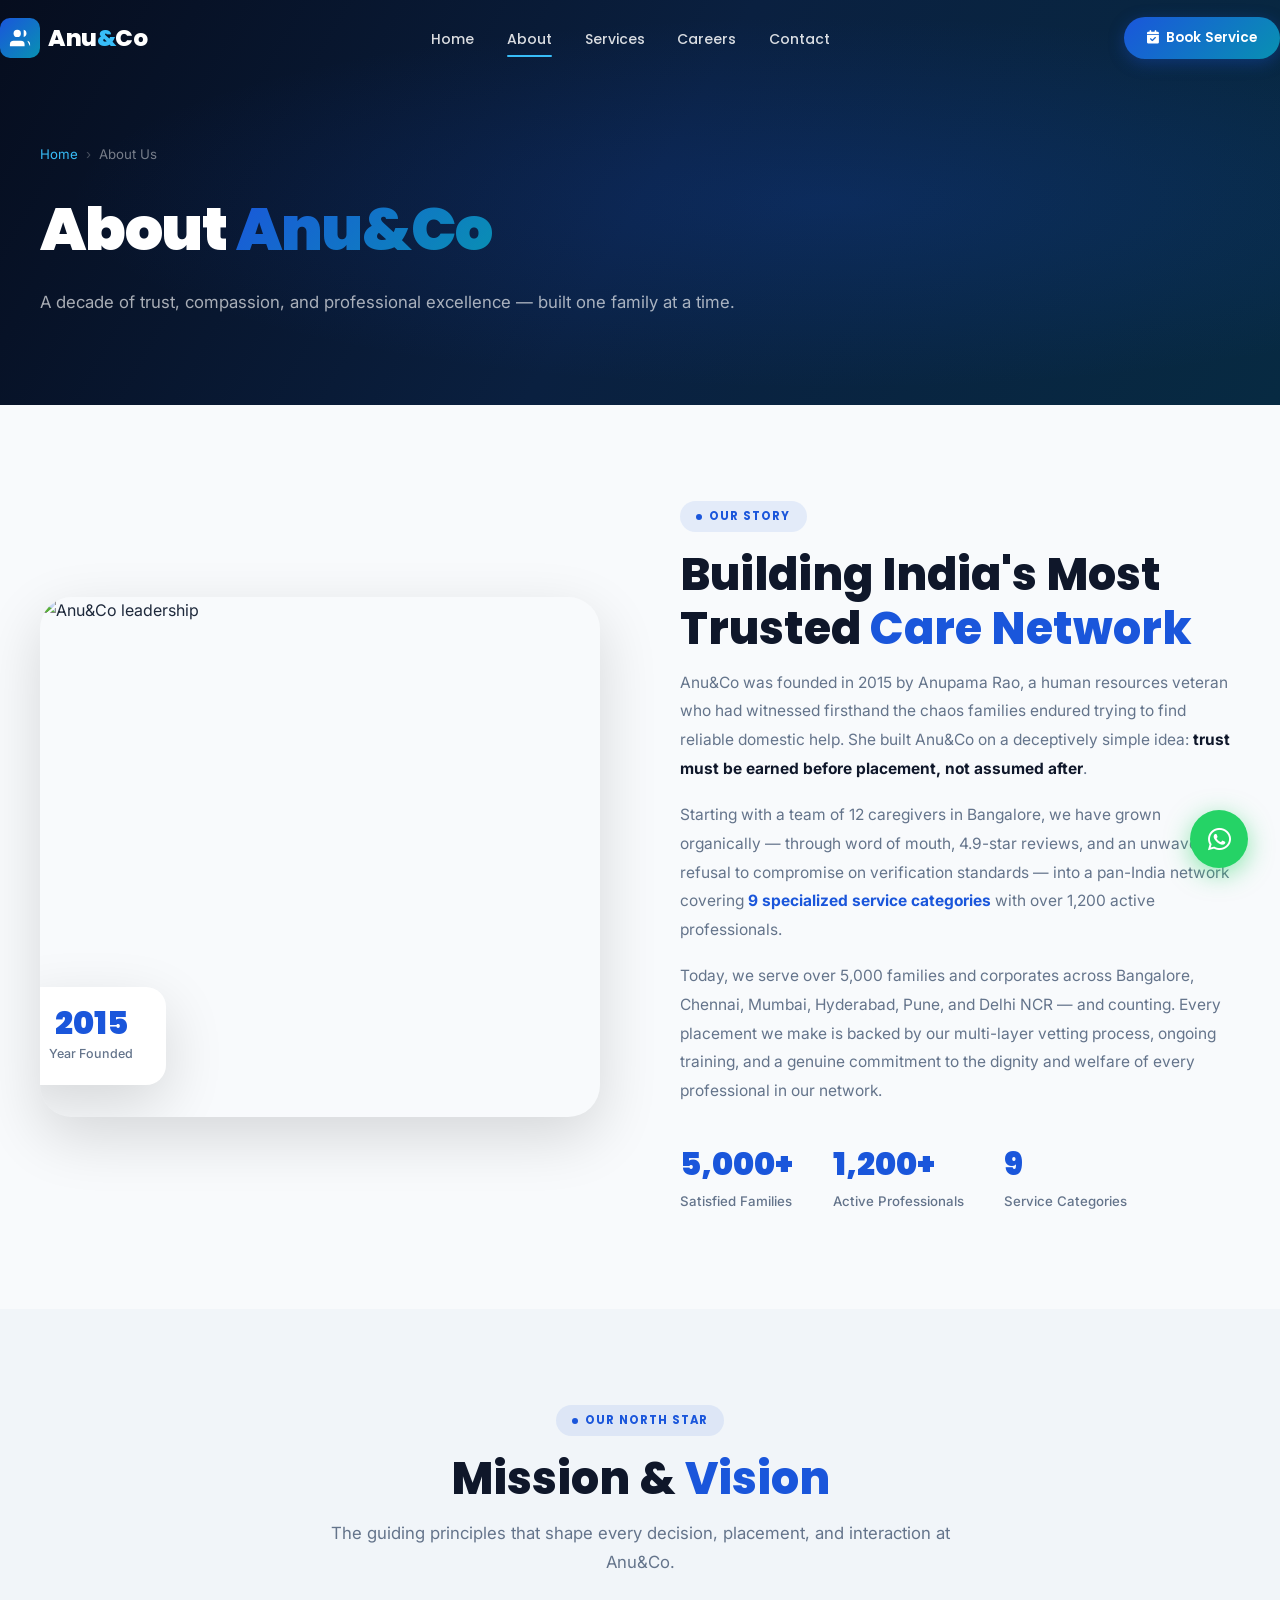
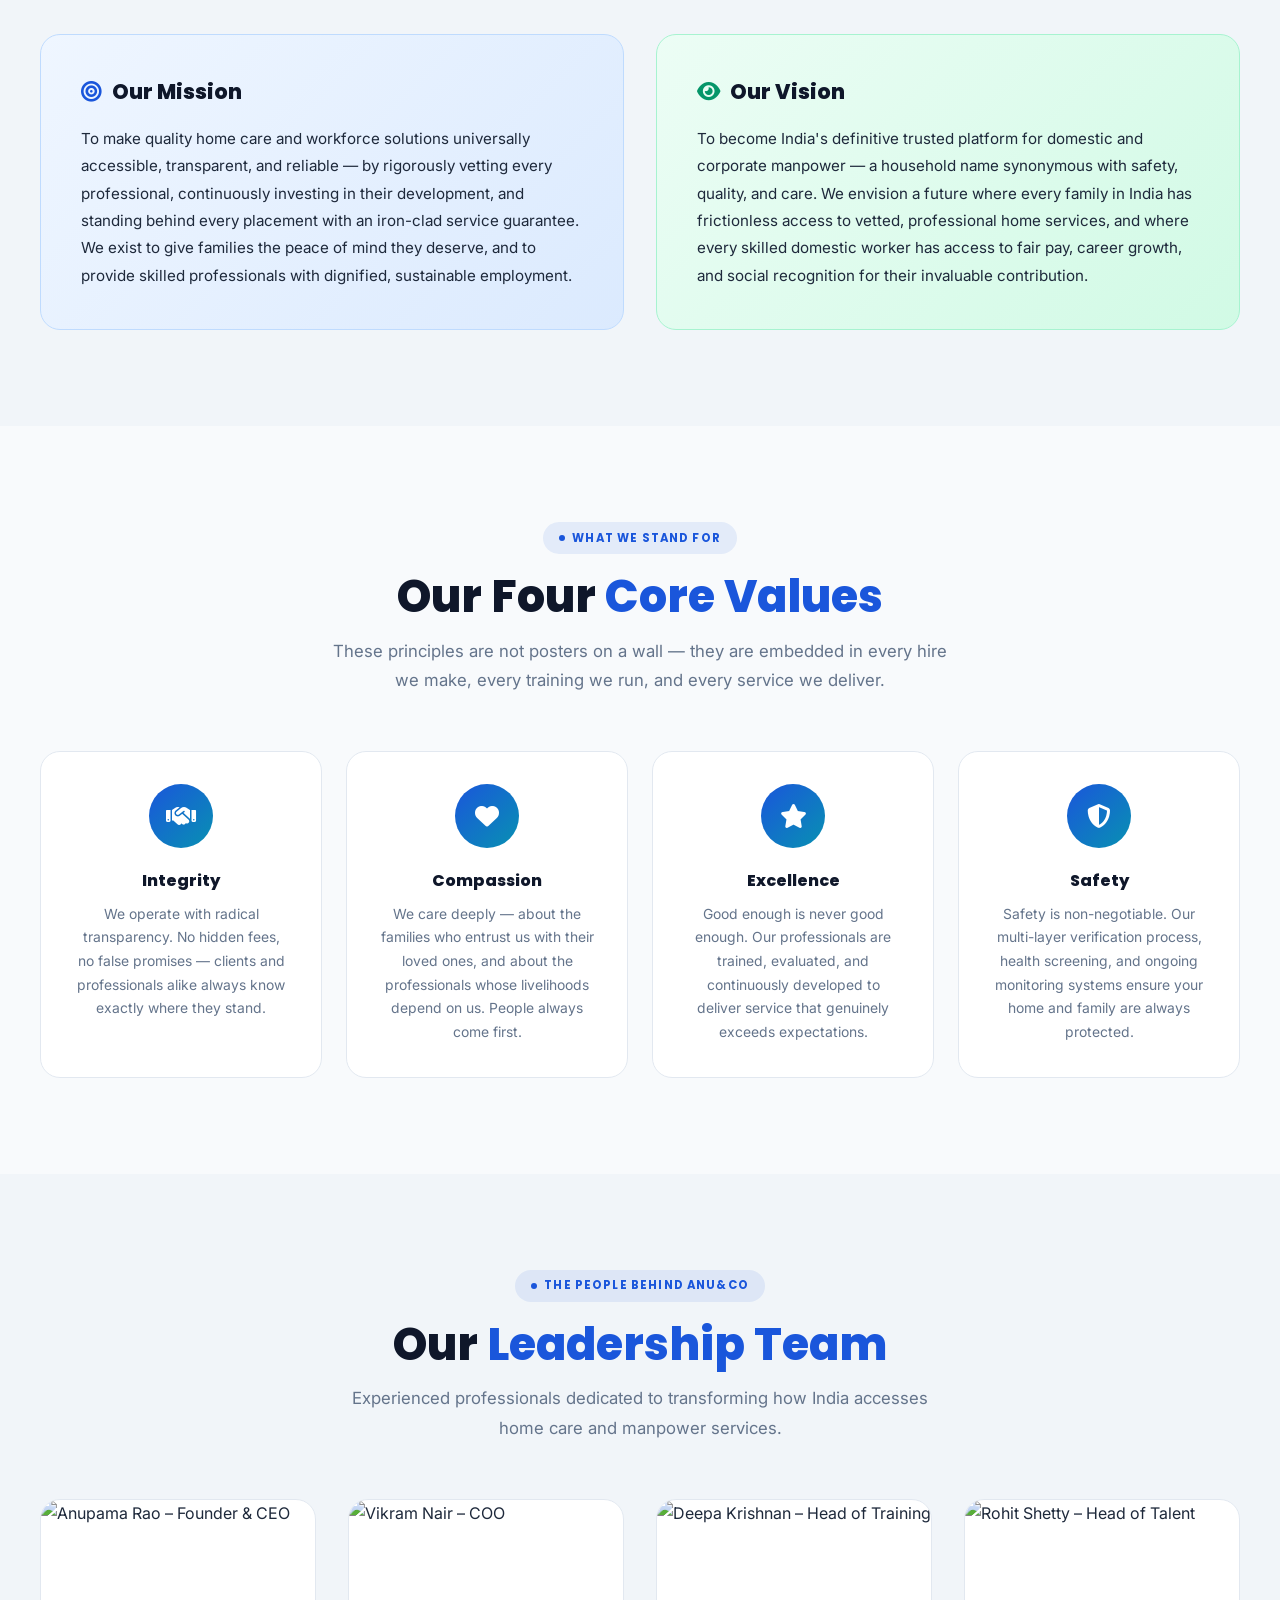
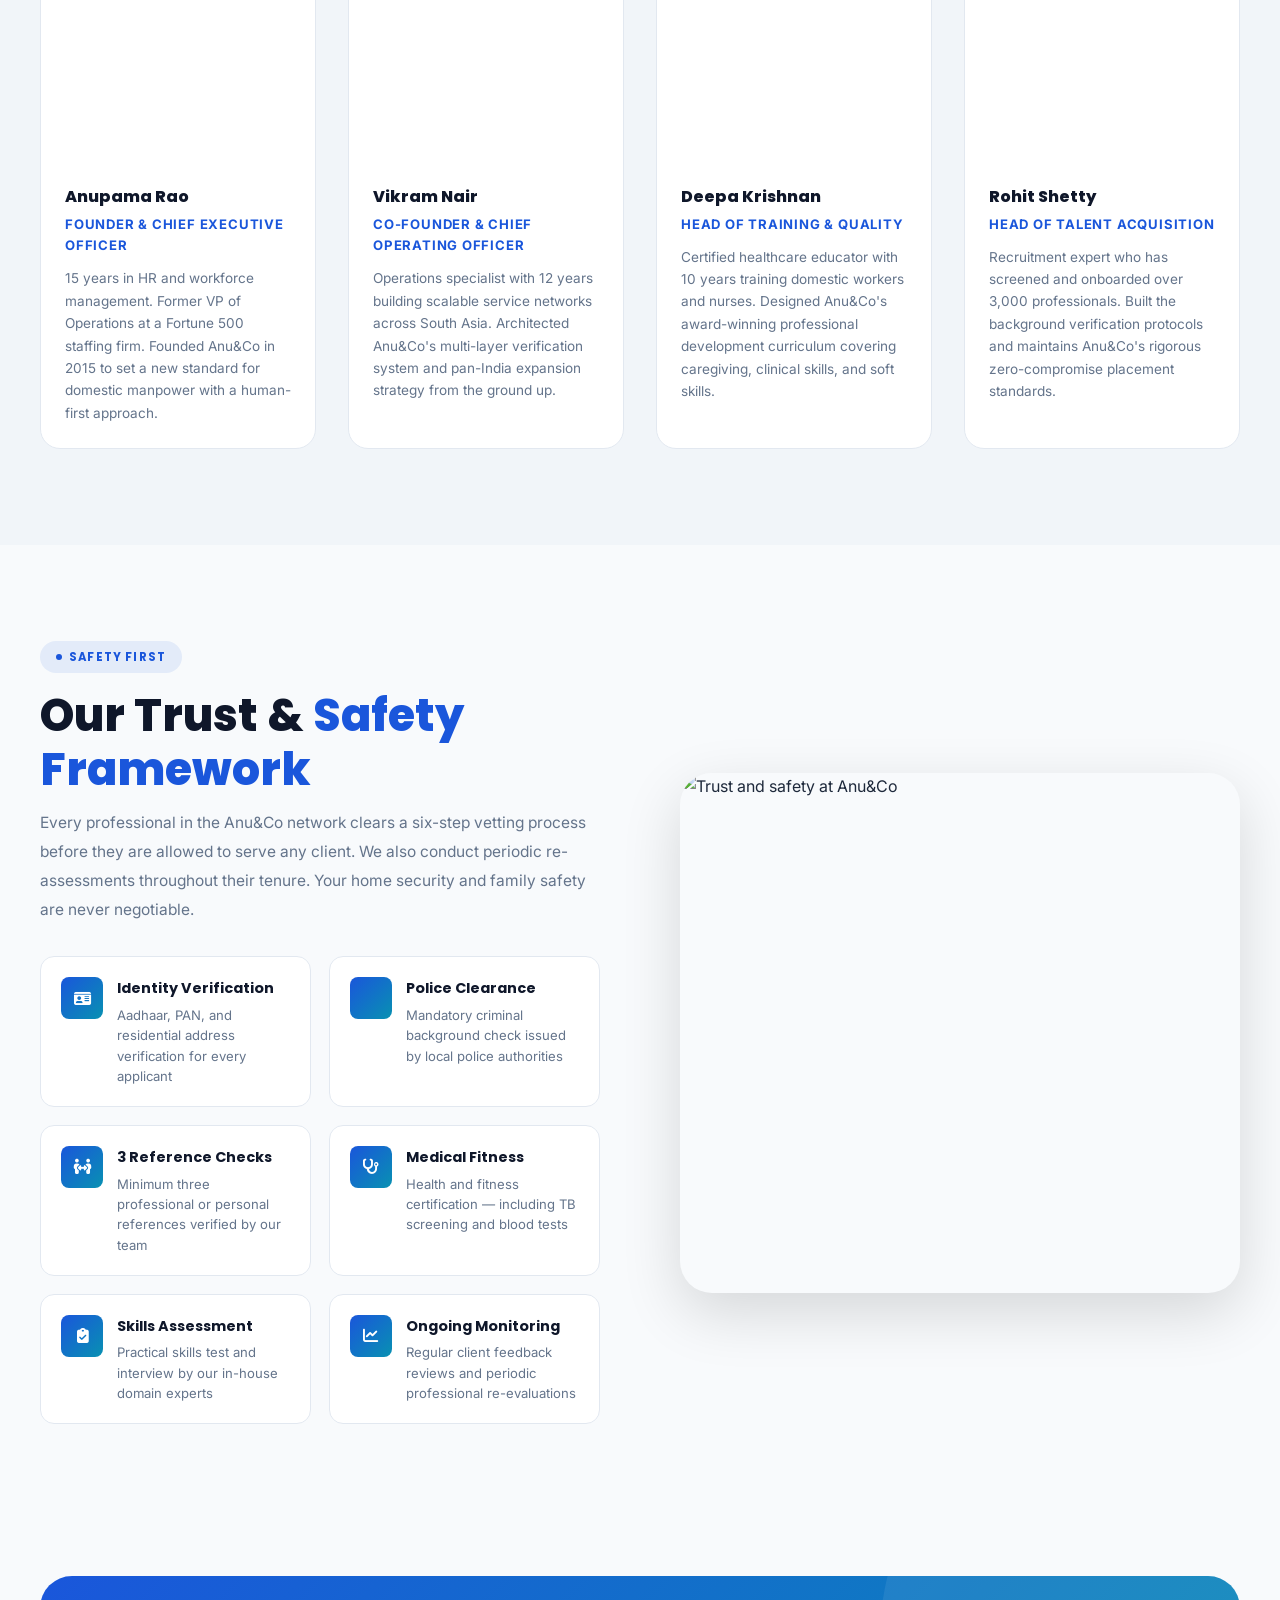
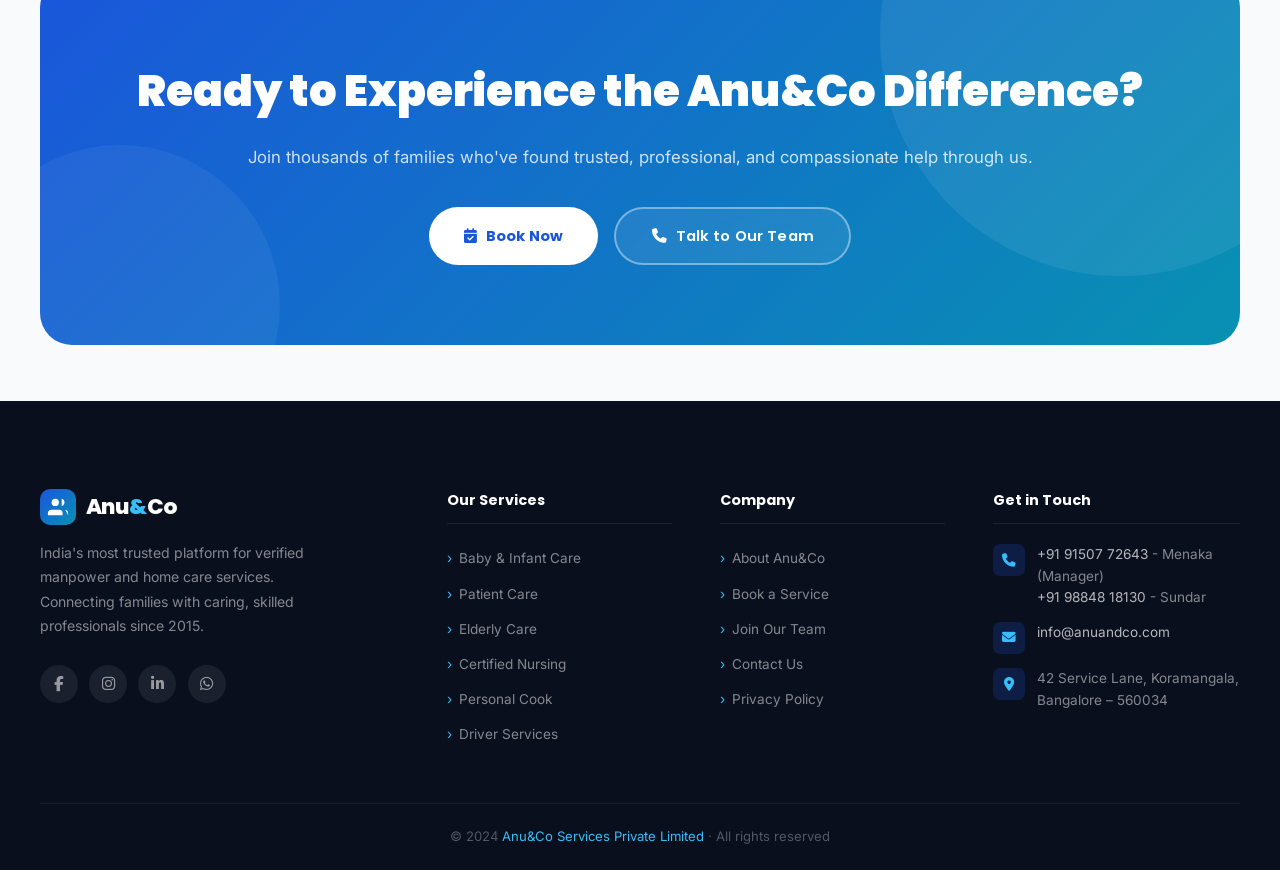
==== commit 2731ca5b: "commited" ====
--- a/about.html
+++ b/about.html
@@ -233,7 +233,7 @@
     <nav class="navbar transparent" id="navbar">
         <div class="container">
             <a href="index.html" class="navbar-brand">
-                <div class="brand-logo" style="padding:2cap">
+                <div class="brand-logo">
                     <div class="brand-logo-mark">
                         <svg viewBox="0 0 24 24">
                             <path d="M17 21v-2a4 4 0 0 0-4-4H5a4 4 0 0 0-4 4v2" />
@@ -252,7 +252,7 @@
                 <li><a href="careers.html">Careers</a></li>
                 <li><a href="contact.html">Contact</a></li>
             </ul>
-            <div class="navbar-cta" style="padding: 2cap;"><a href="booking.html" class="btn-nav"><i class="fa-solid fa-calendar-check"></i>
+            <div class="navbar-cta"><a href="booking.html" class="btn-nav"><i class="fa-solid fa-calendar-check"></i>
                     Book Service</a></div>
             <div class="hamburger" id="hamburger"><span></span><span></span><span></span></div>
         </div>
@@ -574,7 +574,7 @@
                         <a class="soc-btn" href="#"><i class="fa-brands fa-facebook-f"></i></a>
                         <a class="soc-btn" href="#"><i class="fa-brands fa-instagram"></i></a>
                         <a class="soc-btn" href="#"><i class="fa-brands fa-linkedin-in"></i></a>
-                        <a class="soc-btn" href="https://wa.me/919876543210" target="_blank"><i
+                        <a class="soc-btn" href="https://wa.me/919884818130" target="_blank"><i
                                 class="fa-brands fa-whatsapp"></i></a>
                     </div>
                 </div>
@@ -603,7 +603,10 @@
                     <h4>Get in Touch</h4>
                     <div class="fc-contact-item">
                         <div class="fc-icon"><i class="fa-solid fa-phone"></i></div>
-                        <p><a href="tel:+919876543210">+91 98765 43210</a></p>
+                        <p>
+                            <a href="tel:+919150772643">+91 91507 72643</a> - Menaka (Manager)<br>
+                            <a href="tel:+919884818130">+91 98848 18130</a> - Sundar
+                        </p>
                     </div>
                     <div class="fc-contact-item">
                         <div class="fc-icon"><i class="fa-solid fa-envelope"></i></div>
@@ -620,7 +623,7 @@
         </div>
     </footer>
 
-    <a href="https://wa.me/919876543210" class="wa-float" target="_blank" rel="noopener noreferrer"
+    <a href="https://wa.me/919884818130" class="wa-float" target="_blank" rel="noopener noreferrer"
         aria-label="WhatsApp"><i class="fa-brands fa-whatsapp"></i></a>
     <button class="scroll-top" id="scrollTop" aria-label="Scroll to top"><i class="fa-solid fa-chevron-up"></i></button>
     <script src="https://unpkg.com/aos@2.3.4/dist/aos.js"></script>
--- a/css/style.css
+++ b/css/style.css
@@ -796,6 +796,22 @@
     opacity: 1;
 }
 
+.service-card-img {
+    width: 100%;
+    height: 180px;
+    object-fit: cover;
+    border-radius: var(--radius-md);
+    margin-bottom: 1.5rem;
+    display: block;
+    transition: var(--t);
+    position: relative;
+    z-index: 1;
+}
+
+.service-card:hover .service-card-img {
+    transform: scale(1.04);
+}
+
 .service-icon-wrap {
     width: 62px;
     height: 62px;
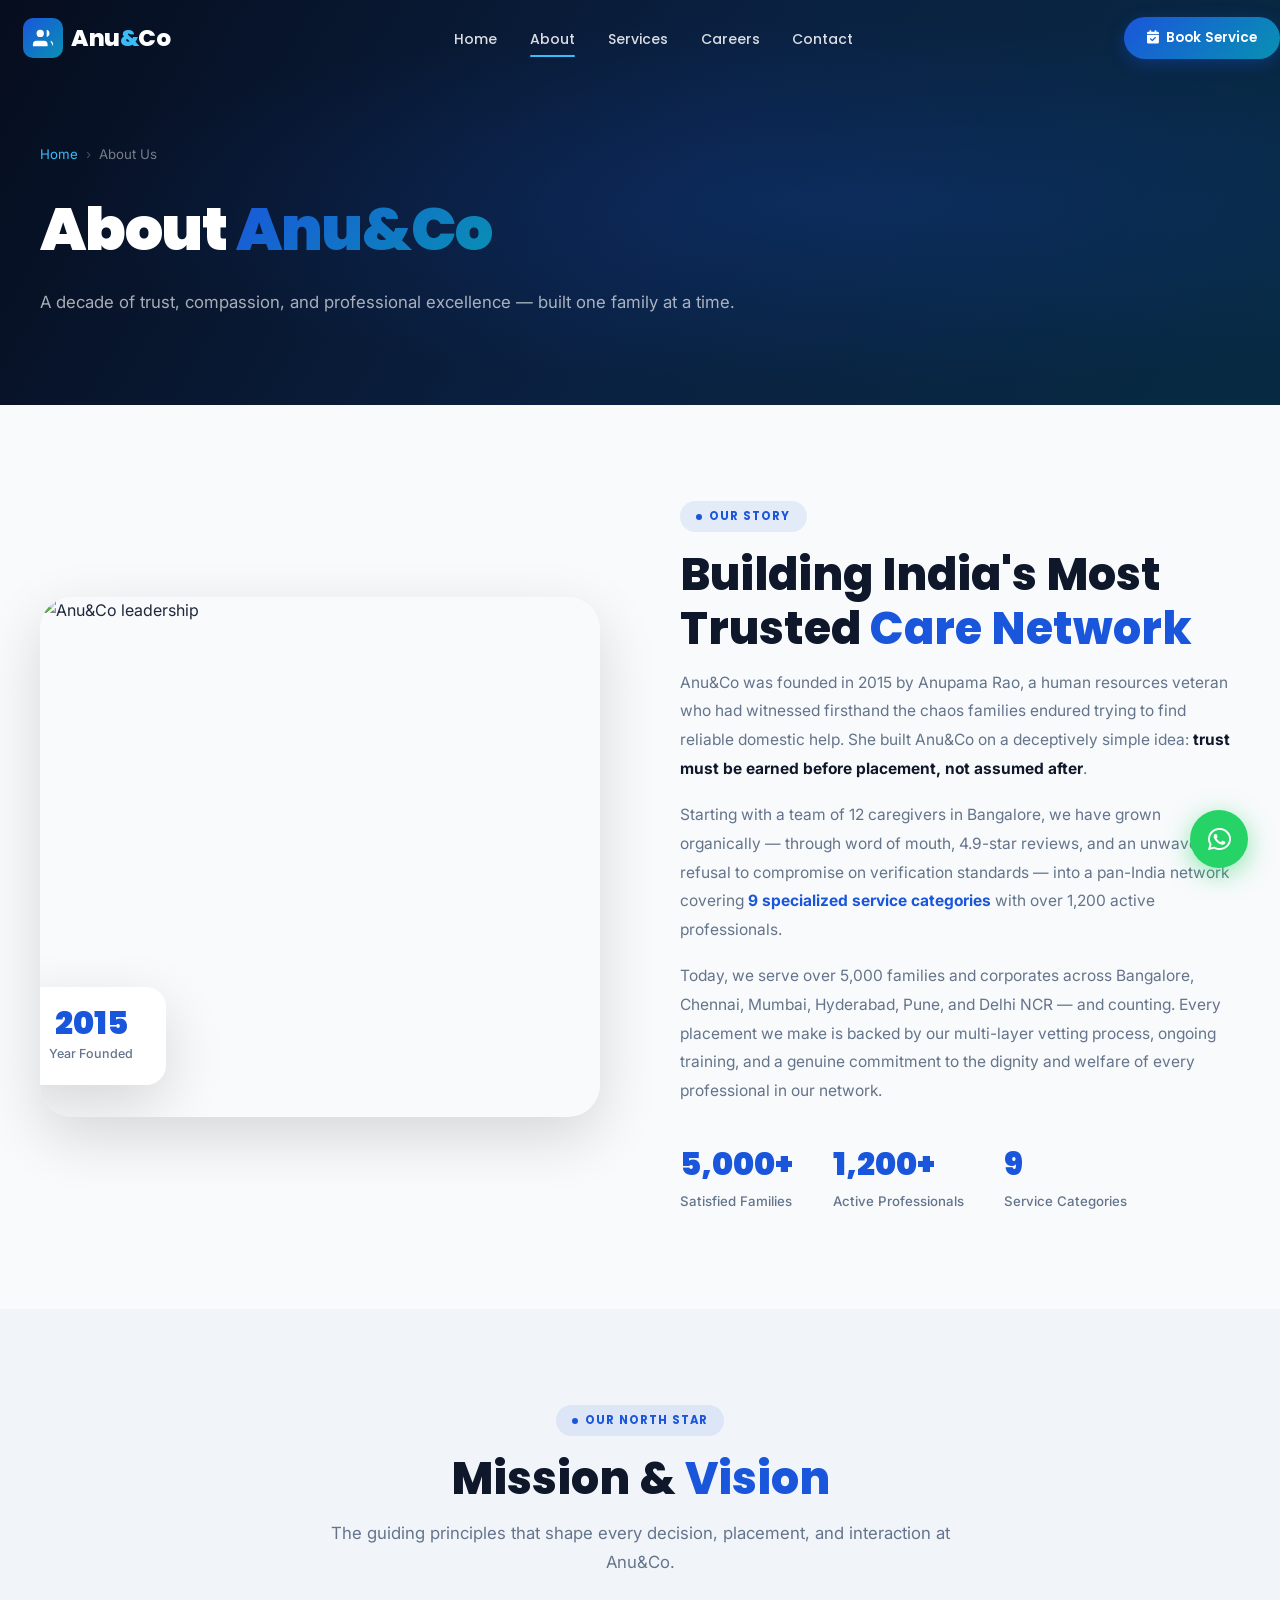
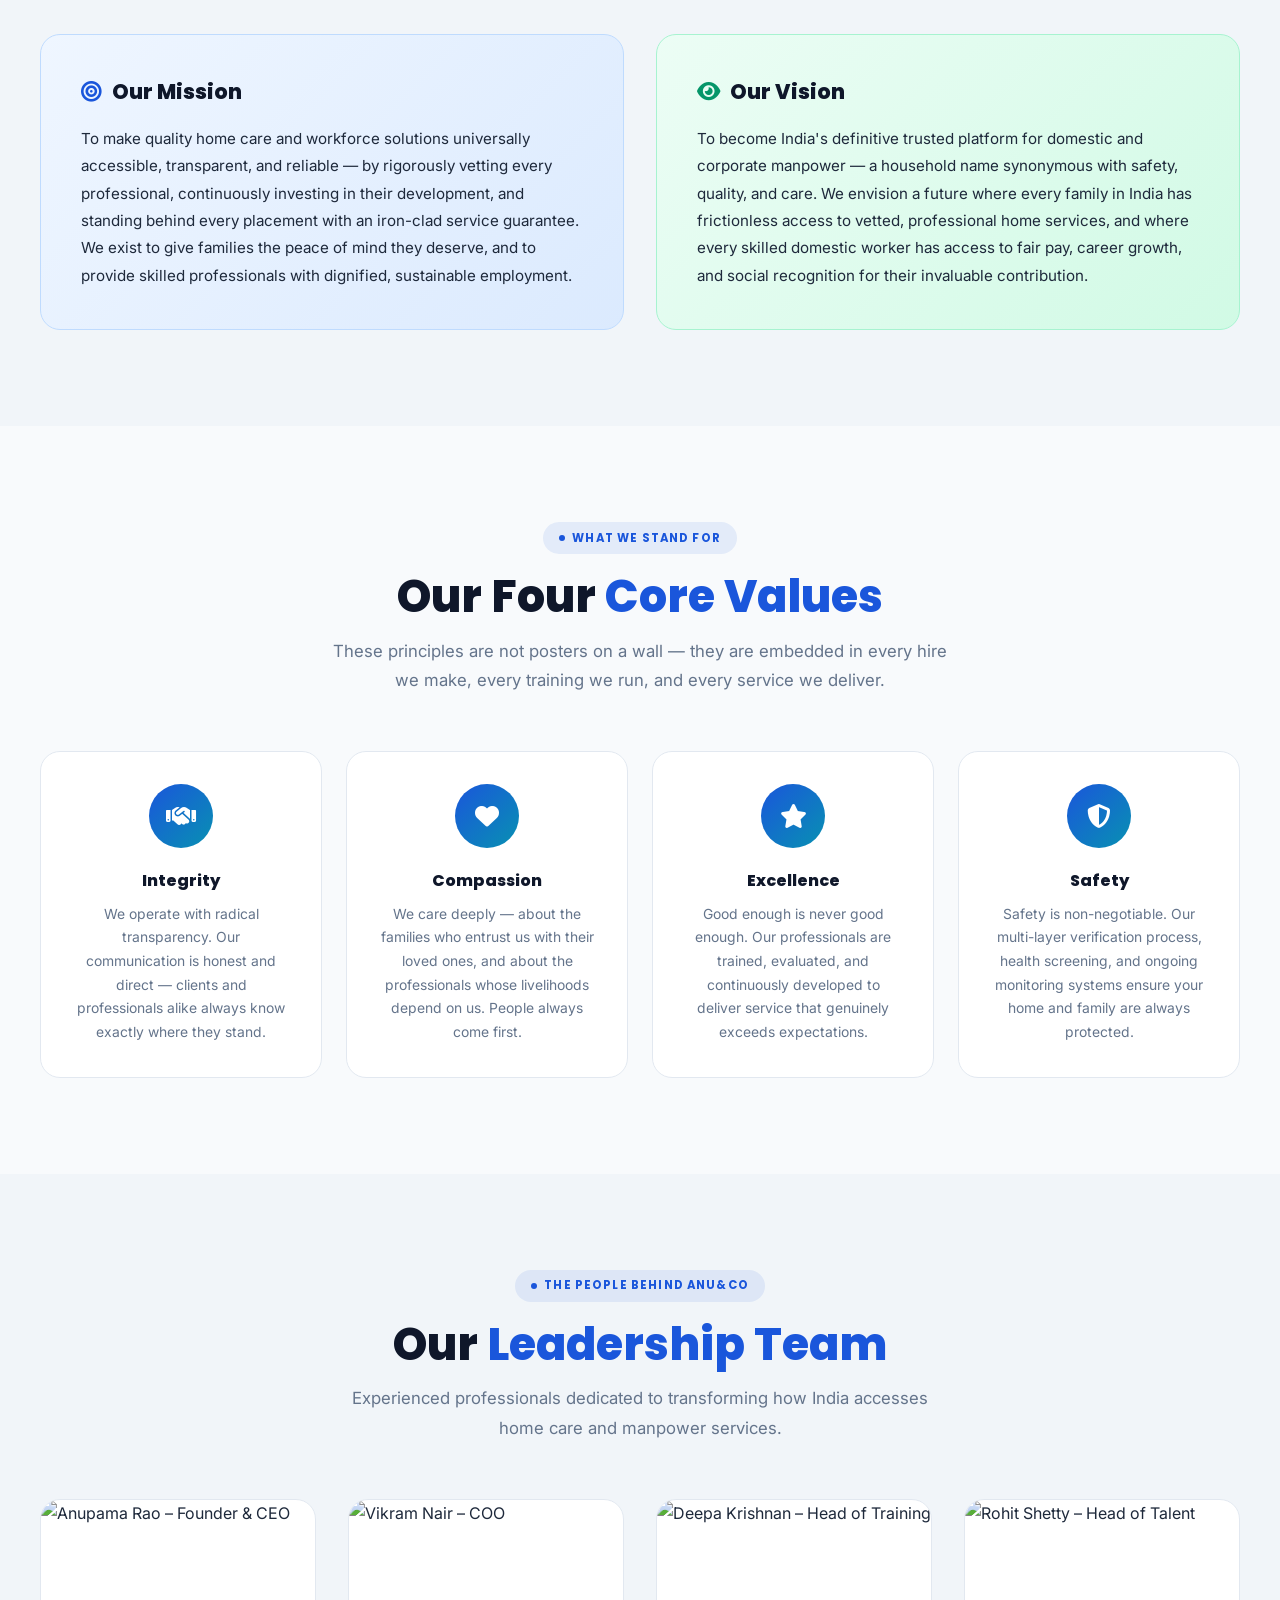
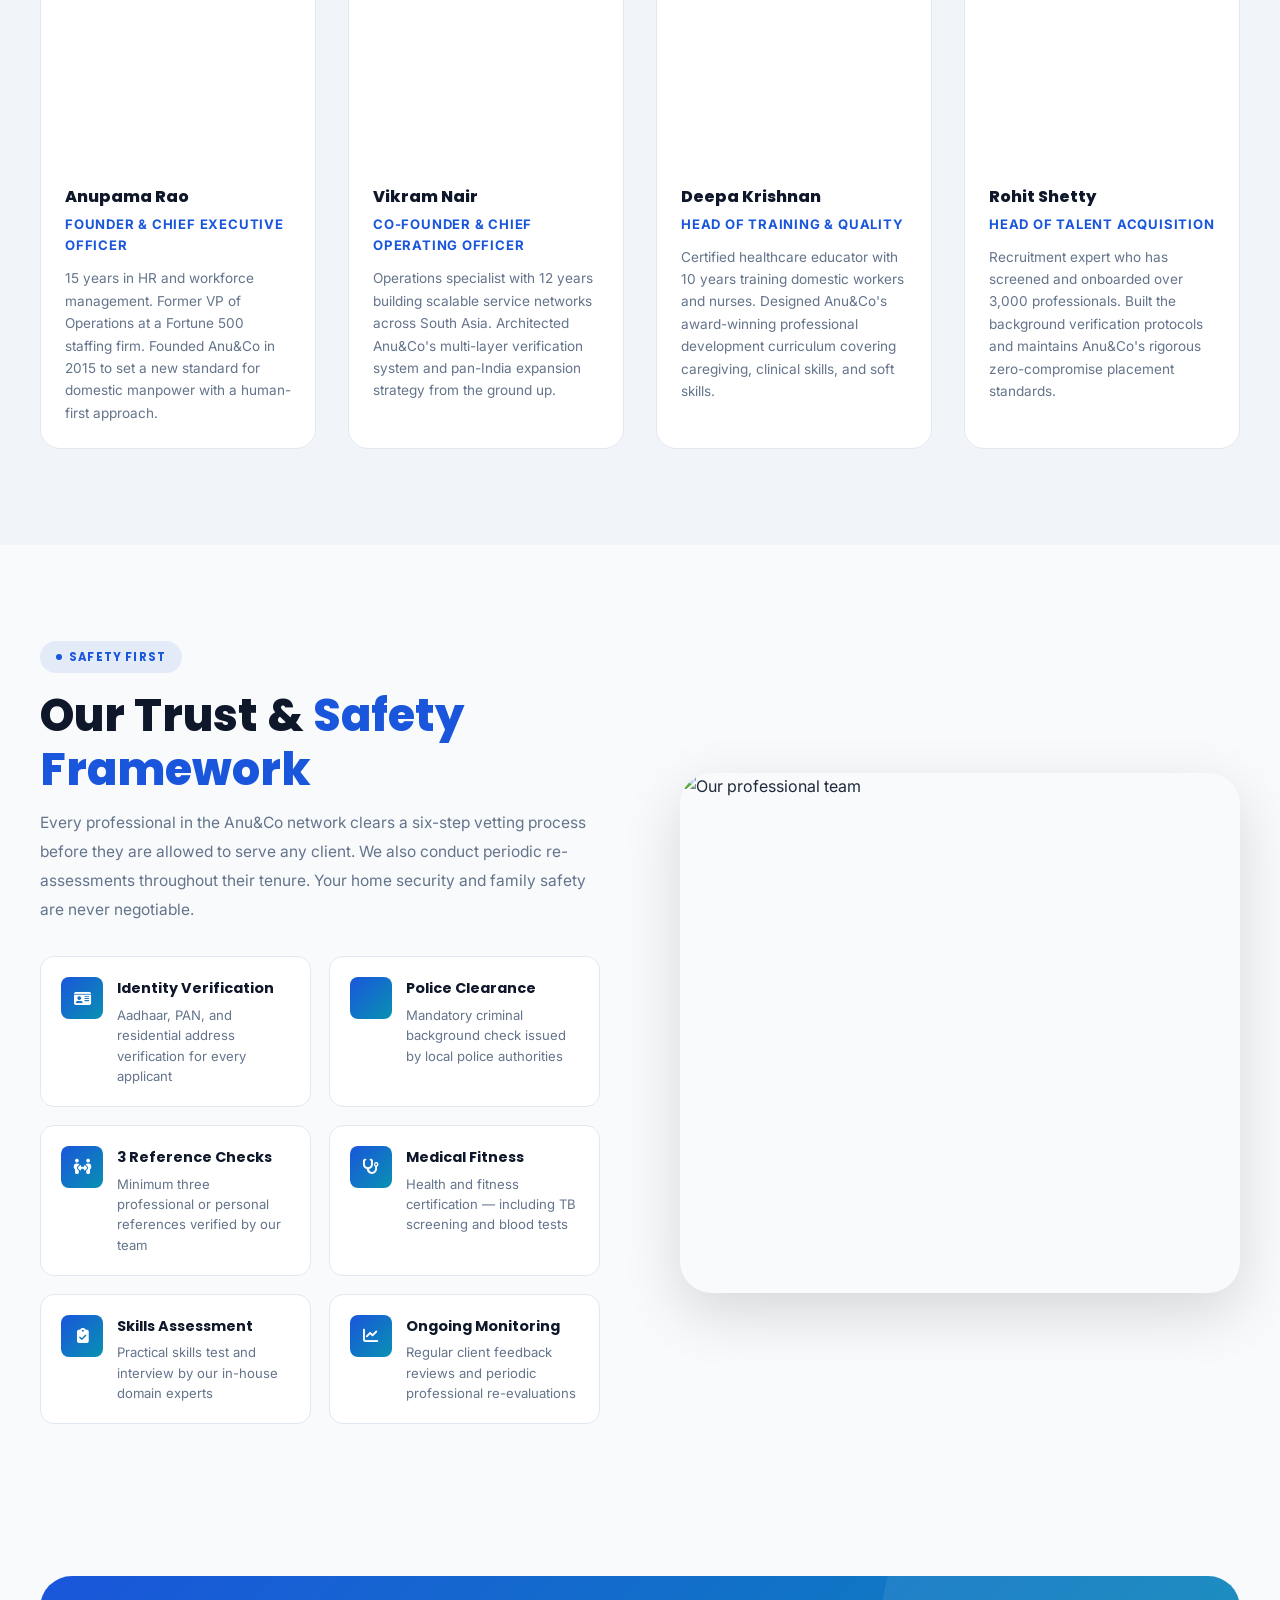
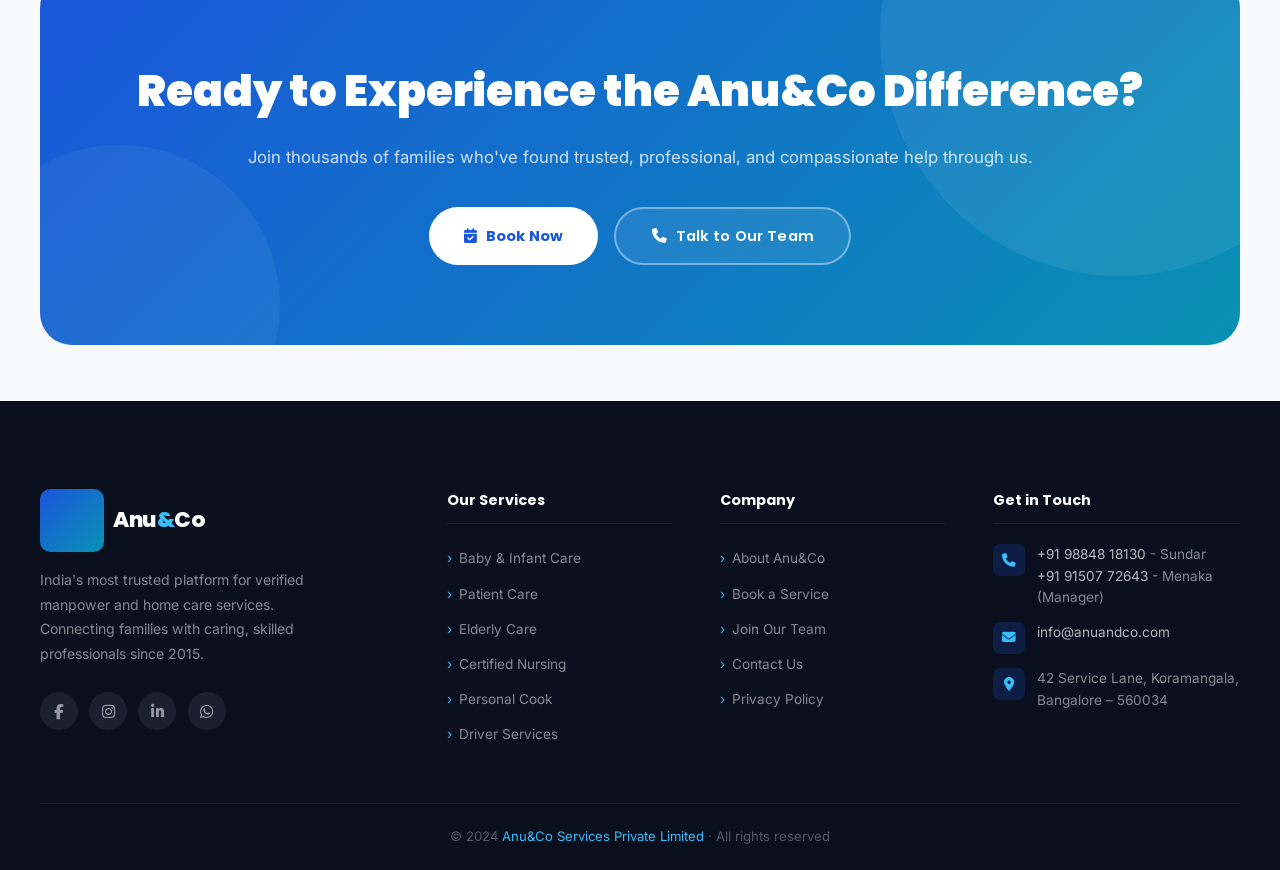
==== commit 03176ae6: "avalothan ponga" ====
--- a/about.html
+++ b/about.html
@@ -9,6 +9,8 @@
         content="Anu&Co was founded in 2015 to bridge the gap between families needing trusted home care and skilled professionals. Learn about our mission, values, leadership, and trust policies.">
     <link rel="preconnect" href="https://fonts.googleapis.com">
     <link rel="preconnect" href="https://fonts.gstatic.com" crossorigin>
+    <link rel="dns-prefetch" href="https://unpkg.com">
+    <link rel="dns-prefetch" href="https://cdnjs.cloudflare.com">
     <link rel="stylesheet" href="https://unpkg.com/aos@2.3.4/dist/aos.css">
     <link rel="stylesheet" href="https://cdnjs.cloudflare.com/ajax/libs/font-awesome/6.5.0/css/all.min.css">
     <link rel="stylesheet" href="css/style.css">
@@ -233,7 +235,7 @@
     <nav class="navbar transparent" id="navbar">
         <div class="container">
             <a href="index.html" class="navbar-brand">
-                <div class="brand-logo">
+                <div class="brand-logo" style="padding:2cap">
                     <div class="brand-logo-mark">
                         <svg viewBox="0 0 24 24">
                             <path d="M17 21v-2a4 4 0 0 0-4-4H5a4 4 0 0 0-4 4v2" />
@@ -382,7 +384,7 @@
                 <div class="value-card" data-aos="zoom-in" data-aos-delay="0">
                     <div class="value-icon"><i class="fa-solid fa-handshake"></i></div>
                     <h4>Integrity</h4>
-                    <p>We operate with radical transparency. No hidden fees, no false promises — clients and
+                    <p>We operate with radical transparency. Our communication is honest and direct — clients and
                         professionals alike always know exactly where they stand.</p>
                 </div>
                 <div class="value-card" data-aos="zoom-in" data-aos-delay="80">
@@ -532,8 +534,8 @@
                 </div>
                 <div data-aos="fade-left" data-aos-delay="120">
                     <div class="split-img">
-                        <img src="https://images.unsplash.com/photo-1582213782179-e0d53f98f2ca?w=900&q=85&auto=format&fit=crop"
-                            alt="Trust and safety at Anu&Co" loading="lazy">
+                        <img src="https://images.unsplash.com/photo-1522071820081-009f0129c71c?w=900&q=80"
+                            alt="Our professional team" loading="lazy">
                     </div>
                 </div>
             </div>
@@ -561,7 +563,7 @@
             <div class="footer-grid">
                 <div class="footer-about">
                     <div class="footer-brand-logo">
-                        <div class="brand-logo-mark"><svg viewBox="0 0 24 24">
+                        <div class="brand-logo-mark" style="padding:2cap"><svg viewBox="0 0 24 24">
                                 <path d="M17 21v-2a4 4 0 0 0-4-4H5a4 4 0 0 0-4 4v2" />
                                 <circle cx="9" cy="7" r="4" />
                                 <path d="M23 21v-2a4 4 0 0 0-3-3.87" />
@@ -604,8 +606,8 @@
                     <div class="fc-contact-item">
                         <div class="fc-icon"><i class="fa-solid fa-phone"></i></div>
                         <p>
+                            <a href="tel:+919884818130">+91 98848 18130</a> - Sundar<br>
                             <a href="tel:+919150772643">+91 91507 72643</a> - Menaka (Manager)<br>
-                            <a href="tel:+919884818130">+91 98848 18130</a> - Sundar
                         </p>
                     </div>
                     <div class="fc-contact-item">
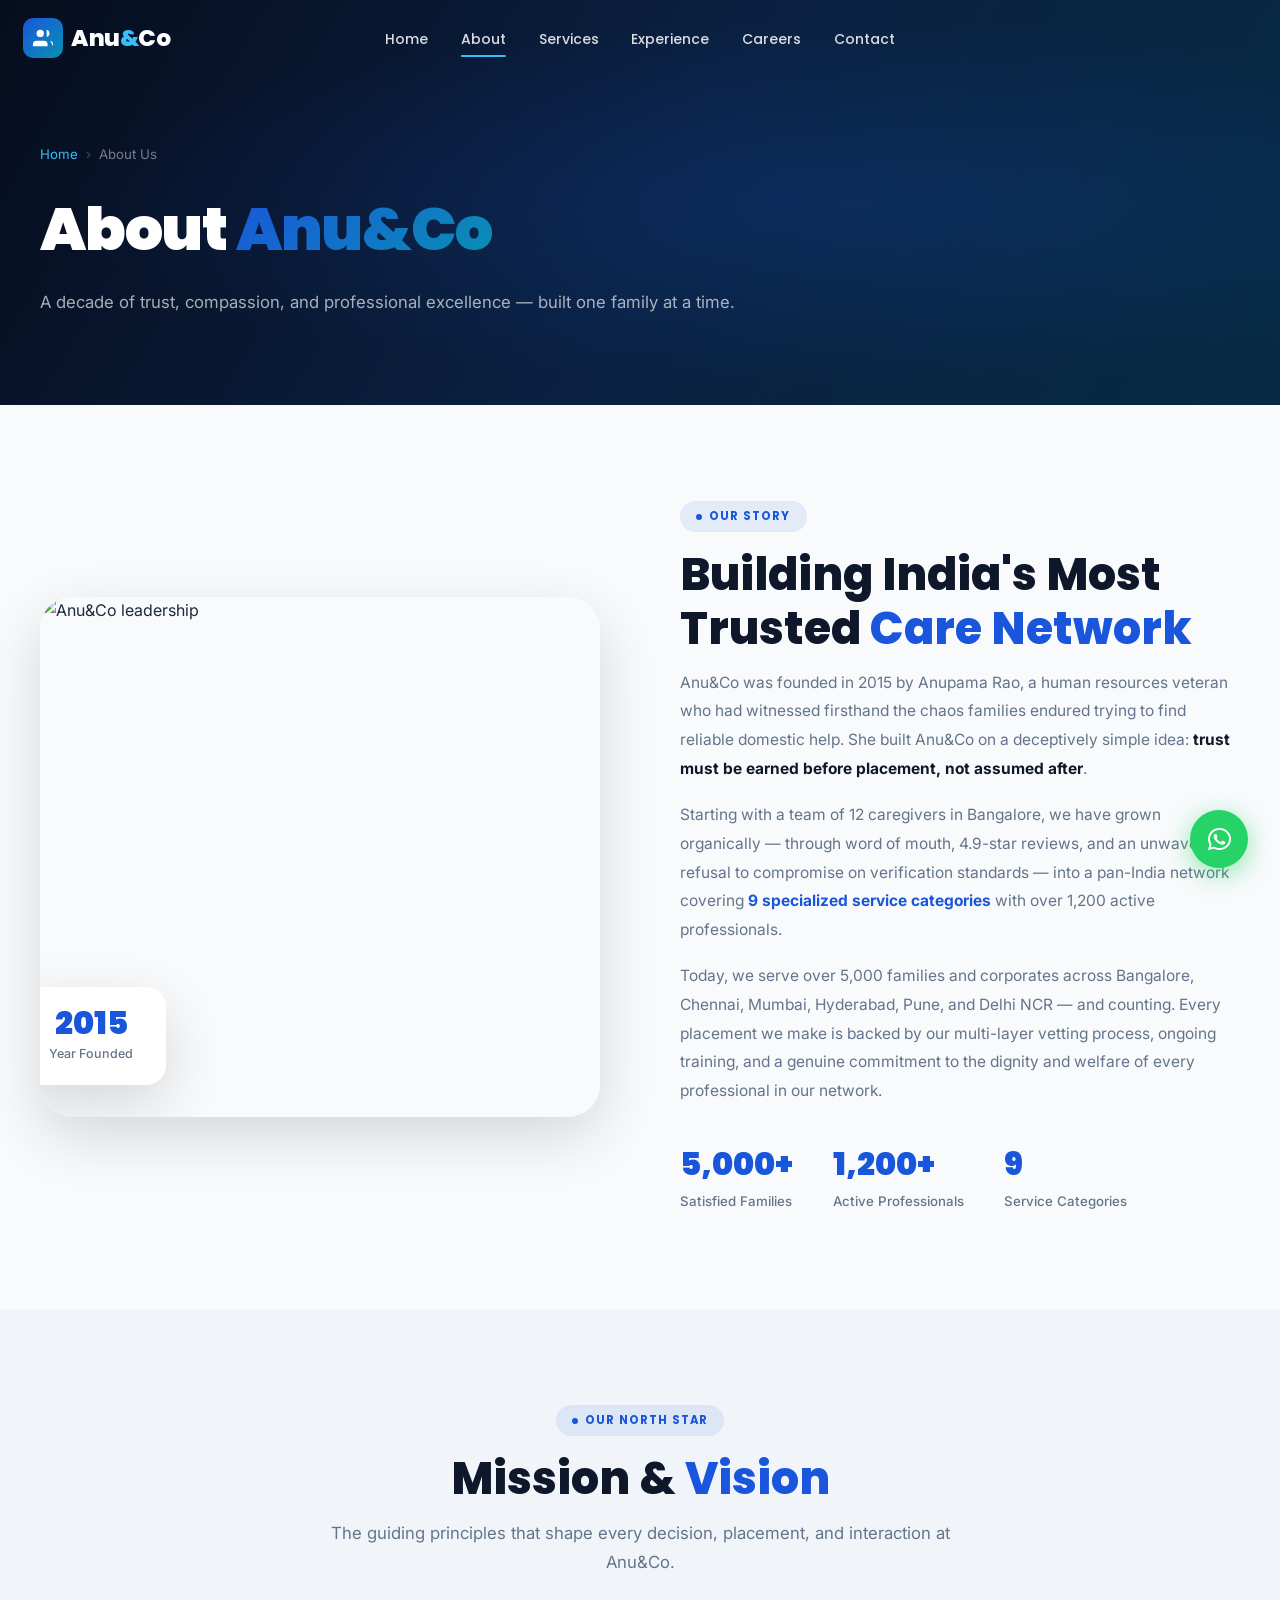
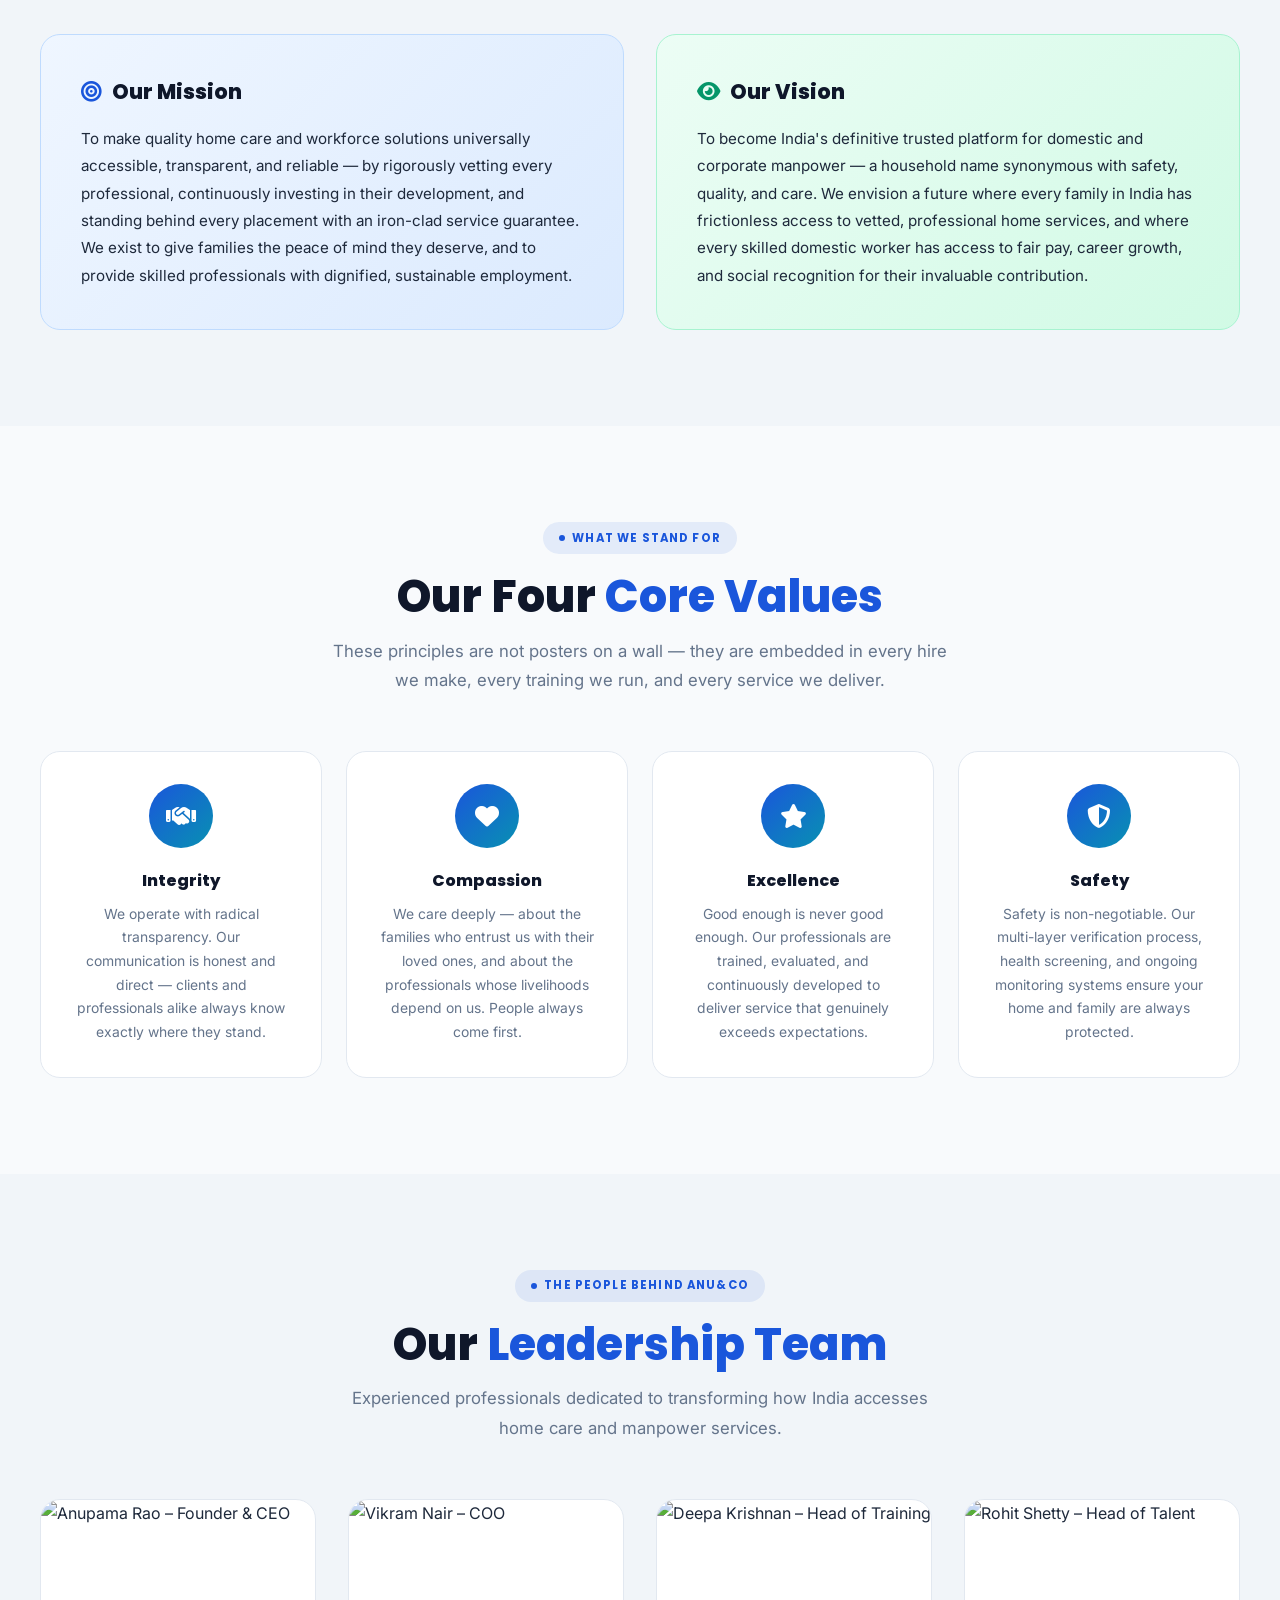
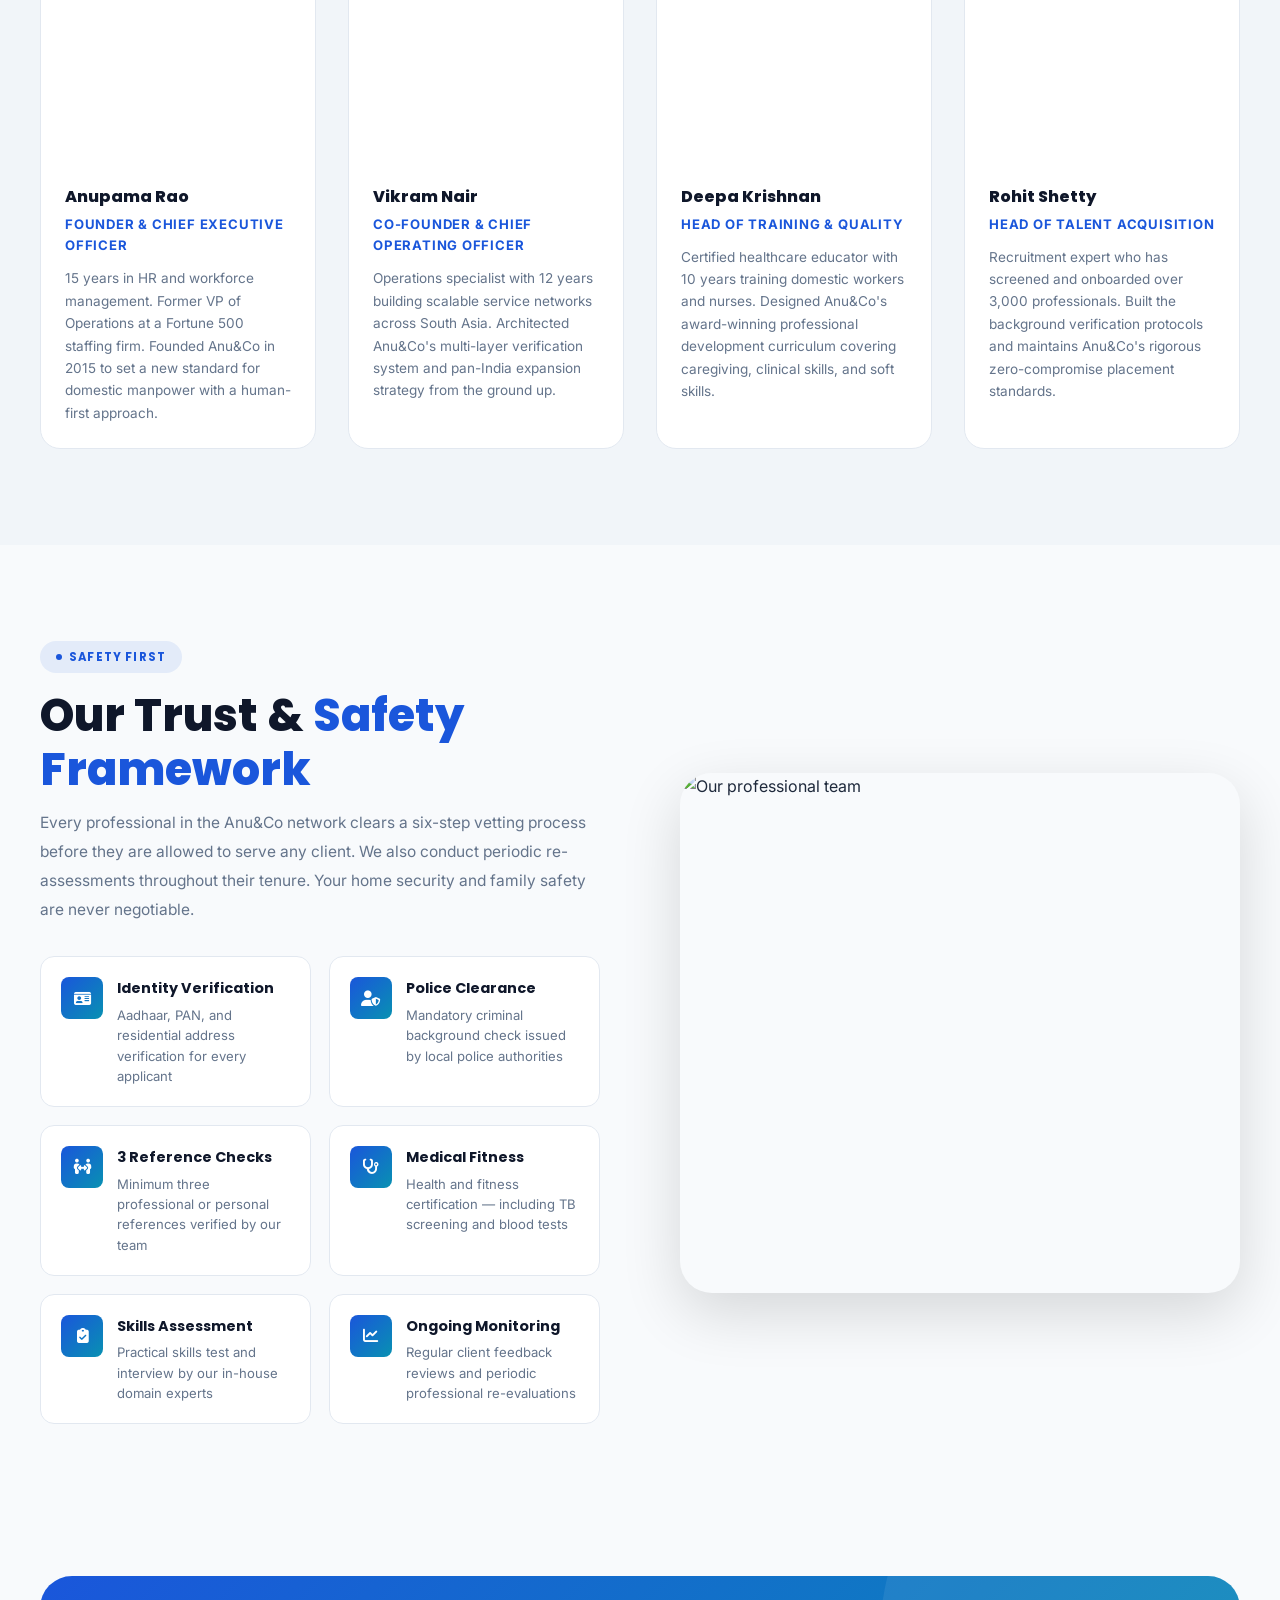
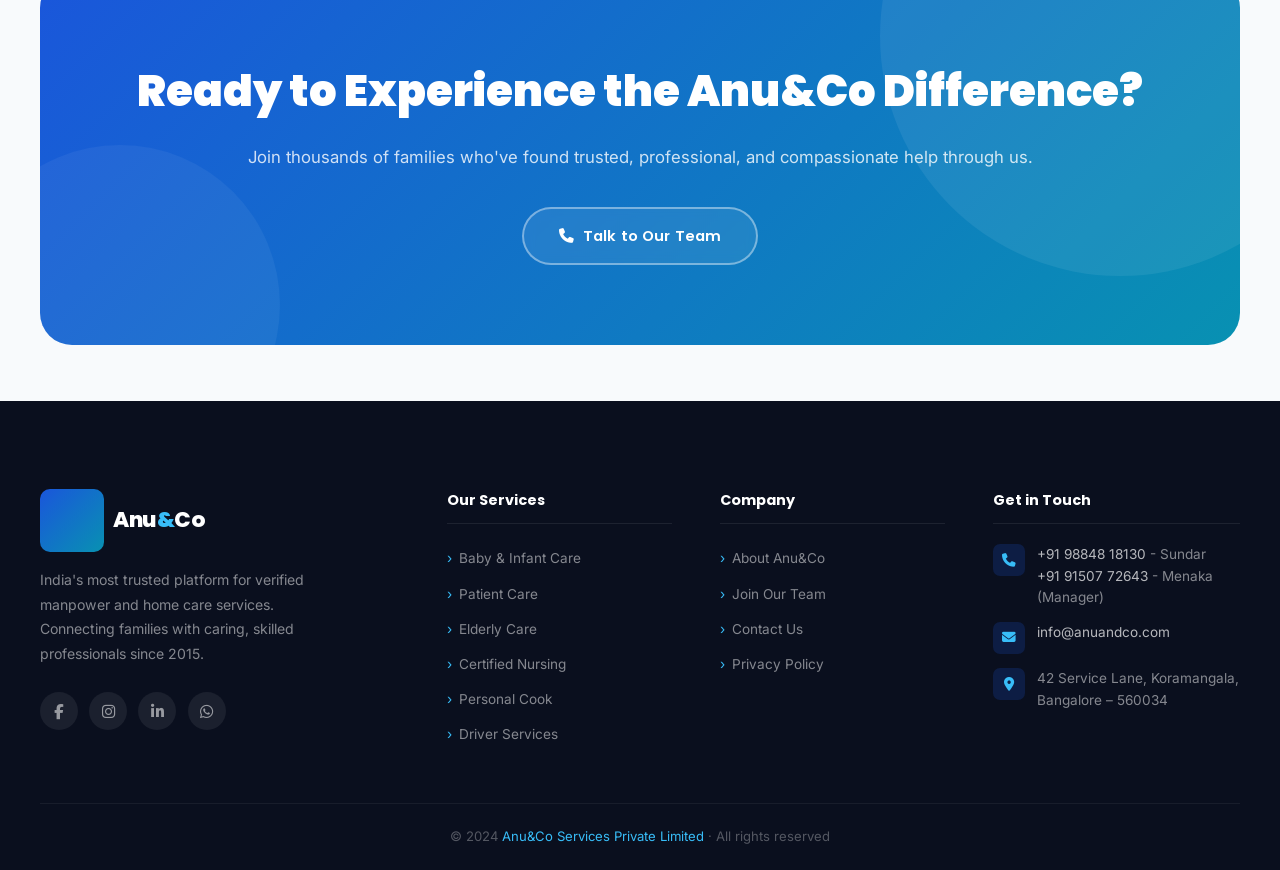
==== commit b464f072: "Update images in services.html and save local changes" ====
--- a/about.html
+++ b/about.html
@@ -251,11 +251,11 @@
                 <li><a href="index.html">Home</a></li>
                 <li><a href="about.html" class="active">About</a></li>
                 <li><a href="services.html">Services</a></li>
+                <li><a href="experience.html">Experience</a></li>
                 <li><a href="careers.html">Careers</a></li>
                 <li><a href="contact.html">Contact</a></li>
             </ul>
-            <div class="navbar-cta"><a href="booking.html" class="btn-nav"><i class="fa-solid fa-calendar-check"></i>
-                    Book Service</a></div>
+
             <div class="hamburger" id="hamburger"><span></span><span></span><span></span></div>
         </div>
     </nav>
@@ -265,10 +265,11 @@
             Us</a>
         <a href="services.html"><i class="fa-solid fa-briefcase-medical" style="color:var(--primary);width:18px"></i>
             Services</a>
+        <a href="experience.html"><i class="fa-solid fa-star" style="color:var(--primary);width:18px"></i>
+            Experience</a>
         <a href="careers.html"><i class="fa-solid fa-user-tie" style="color:var(--primary);width:18px"></i> Careers</a>
         <a href="contact.html"><i class="fa-solid fa-phone" style="color:var(--primary);width:18px"></i> Contact</a>
-        <a href="booking.html" class="m-btn btn btn-primary" style="margin-top:1rem;justify-content:center"><i
-                class="fa-solid fa-calendar-check"></i> Book a Service</a>
+
     </div>
 
     <!-- PAGE BANNER -->
@@ -288,7 +289,7 @@
                 <div data-aos="fade-right">
                     <div class="split-img">
                         <img src="https://images.unsplash.com/photo-1521737711867-e3b97375f902?w=900&q=85&auto=format&fit=crop"
-                            alt="Anu&Co leadership" loading="lazy">
+                            alt="Anu&Co leadership" loading="lazy" decoding="async">
                         <div class="split-img-badge" style="right:auto;left:-1.5rem">
                             <div class="b-num">2015</div>
                             <div class="b-lbl">Year Founded</div>
@@ -422,7 +423,7 @@
                 <div class="team-card" data-aos="fade-up" data-aos-delay="0">
                     <div class="team-img">
                         <img src="https://images.unsplash.com/photo-1573496359142-b8d87734a5a2?w=600&q=80&auto=format&fit=crop&crop=face"
-                            alt="Anupama Rao – Founder & CEO" loading="lazy">
+                            alt="Anupama Rao – Founder & CEO" loading="lazy" decoding="async">
                     </div>
                     <div class="team-info">
                         <h4>Anupama Rao</h4>
@@ -435,7 +436,7 @@
                 <div class="team-card" data-aos="fade-up" data-aos-delay="80">
                     <div class="team-img">
                         <img src="https://images.unsplash.com/photo-1519085360753-af0119f7cbe7?w=600&q=80&auto=format&fit=crop&crop=face"
-                            alt="Vikram Nair – COO" loading="lazy">
+                            alt="Vikram Nair – COO" loading="lazy" decoding="async">
                     </div>
                     <div class="team-info">
                         <h4>Vikram Nair</h4>
@@ -448,7 +449,7 @@
                 <div class="team-card" data-aos="fade-up" data-aos-delay="160">
                     <div class="team-img">
                         <img src="https://images.unsplash.com/photo-1551836022-d5d88e9218df?w=600&q=80&auto=format&fit=crop&crop=face"
-                            alt="Deepa Krishnan – Head of Training" loading="lazy">
+                            alt="Deepa Krishnan – Head of Training" loading="lazy" decoding="async">
                     </div>
                     <div class="team-info">
                         <h4>Deepa Krishnan</h4>
@@ -461,7 +462,7 @@
                 <div class="team-card" data-aos="fade-up" data-aos-delay="240">
                     <div class="team-img">
                         <img src="https://images.unsplash.com/photo-1500648767791-00dcc994a43e?w=600&q=80&auto=format&fit=crop&crop=face"
-                            alt="Rohit Shetty – Head of Talent" loading="lazy">
+                            alt="Rohit Shetty – Head of Talent" loading="lazy" decoding="async">
                     </div>
                     <div class="team-info">
                         <h4>Rohit Shetty</h4>
@@ -496,7 +497,7 @@
                             </div>
                         </div>
                         <div class="trust-item">
-                            <div class="t-icon"><i class="fa-solid fa-user-police"></i></div>
+                            <div class="t-icon"><i class="fa-solid fa-user-shield"></i></div>
                             <div>
                                 <h4>Police Clearance</h4>
                                 <p>Mandatory criminal background check issued by local police authorities</p>
@@ -535,7 +536,7 @@
                 <div data-aos="fade-left" data-aos-delay="120">
                     <div class="split-img">
                         <img src="https://images.unsplash.com/photo-1522071820081-009f0129c71c?w=900&q=80"
-                            alt="Our professional team" loading="lazy">
+                            alt="Our professional team" loading="lazy" decoding="async">
                     </div>
                 </div>
             </div>
@@ -549,7 +550,7 @@
                 <h2>Ready to Experience the Anu&amp;Co Difference?</h2>
                 <p>Join thousands of families who've found trusted, professional, and compassionate help through us.</p>
                 <div class="btn-group">
-                    <a href="booking.html" class="btn-white btn"><i class="fa-solid fa-calendar-check"></i> Book Now</a>
+
                     <a href="contact.html" class="btn btn-outline" style="border-color:rgba(255,255,255,.4)"><i
                             class="fa-solid fa-phone"></i> Talk to Our Team</a>
                 </div>
@@ -595,7 +596,7 @@
                     <h4>Company</h4>
                     <ul>
                         <li><a href="about.html">About Anu&amp;Co</a></li>
-                        <li><a href="booking.html">Book a Service</a></li>
+
                         <li><a href="careers.html">Join Our Team</a></li>
                         <li><a href="contact.html">Contact Us</a></li>
                         <li><a href="#">Privacy Policy</a></li>
--- a/css/style.css
+++ b/css/style.css
@@ -389,6 +389,9 @@
     display: flex;
     align-items: center;
     gap: .15rem;
+    position: absolute;
+    left: 50%;
+    transform: translateX(-50%);
 }
 
 .navbar-nav a {
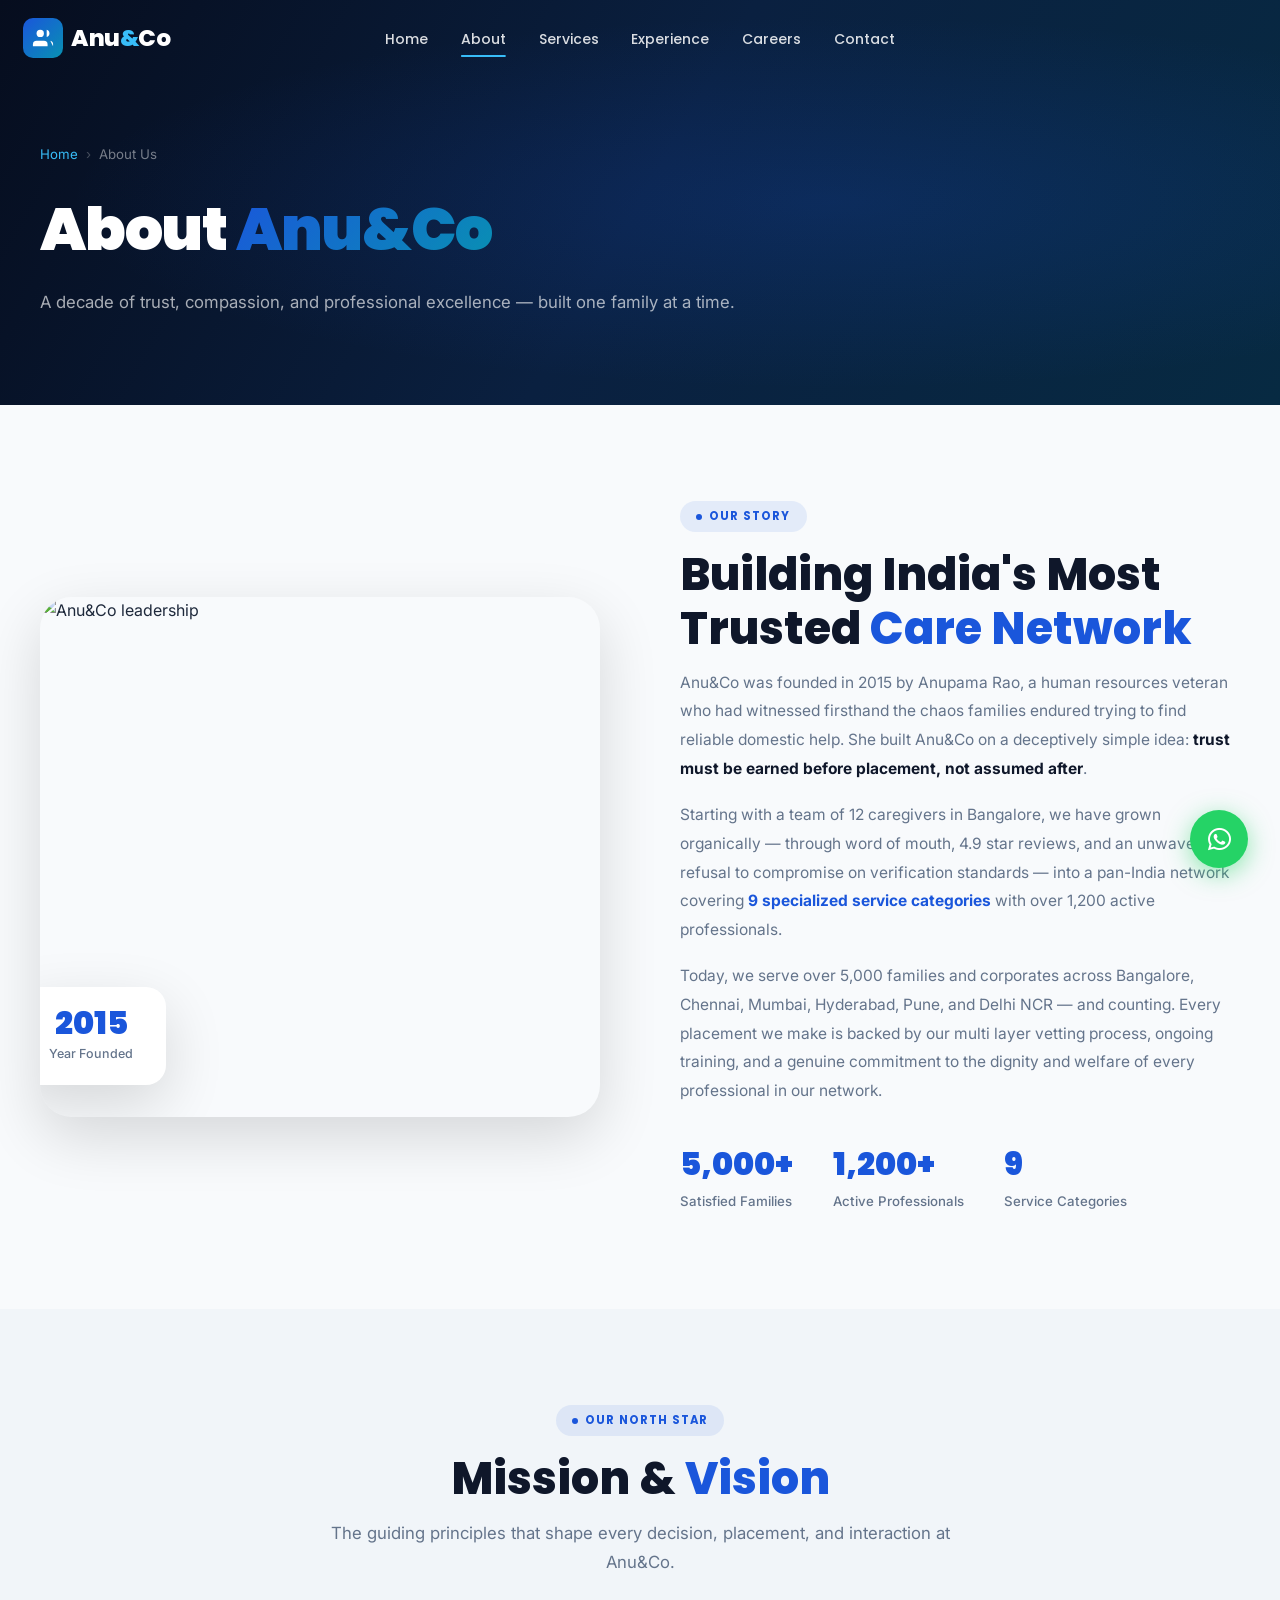
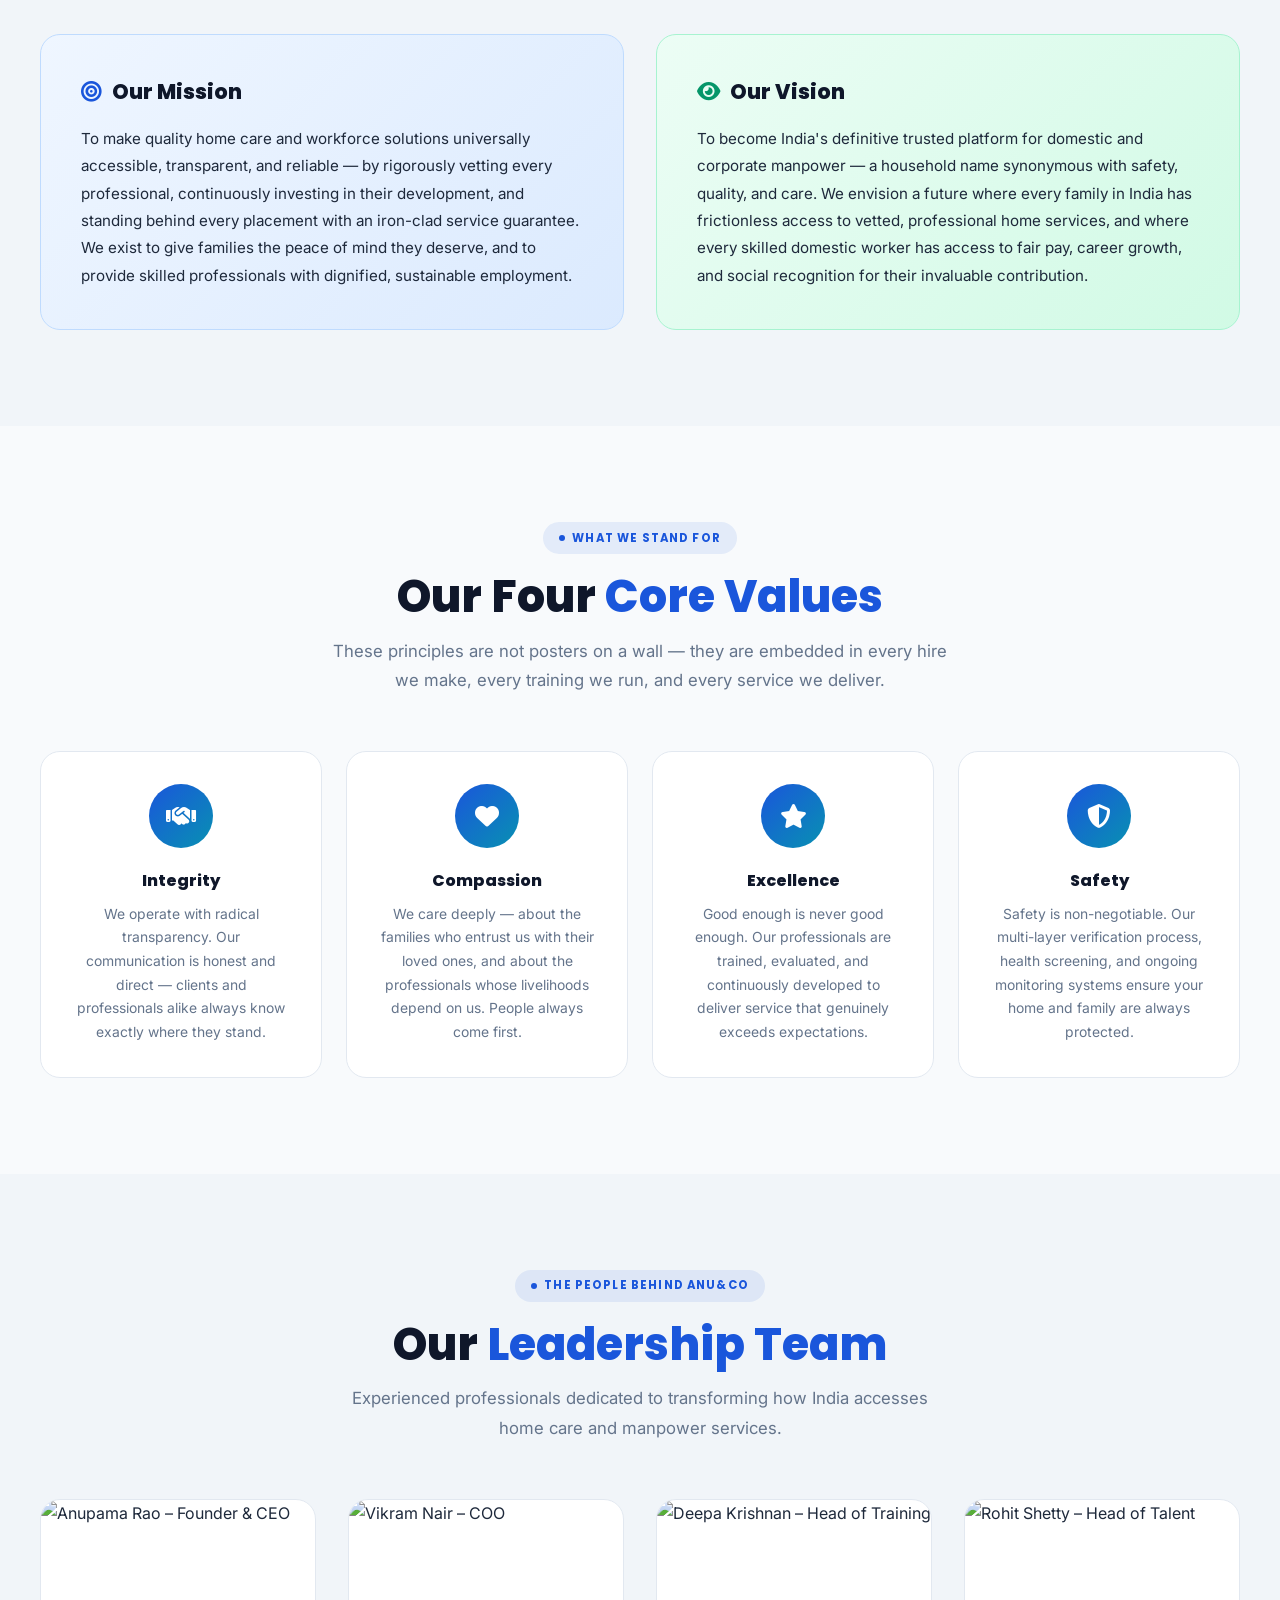
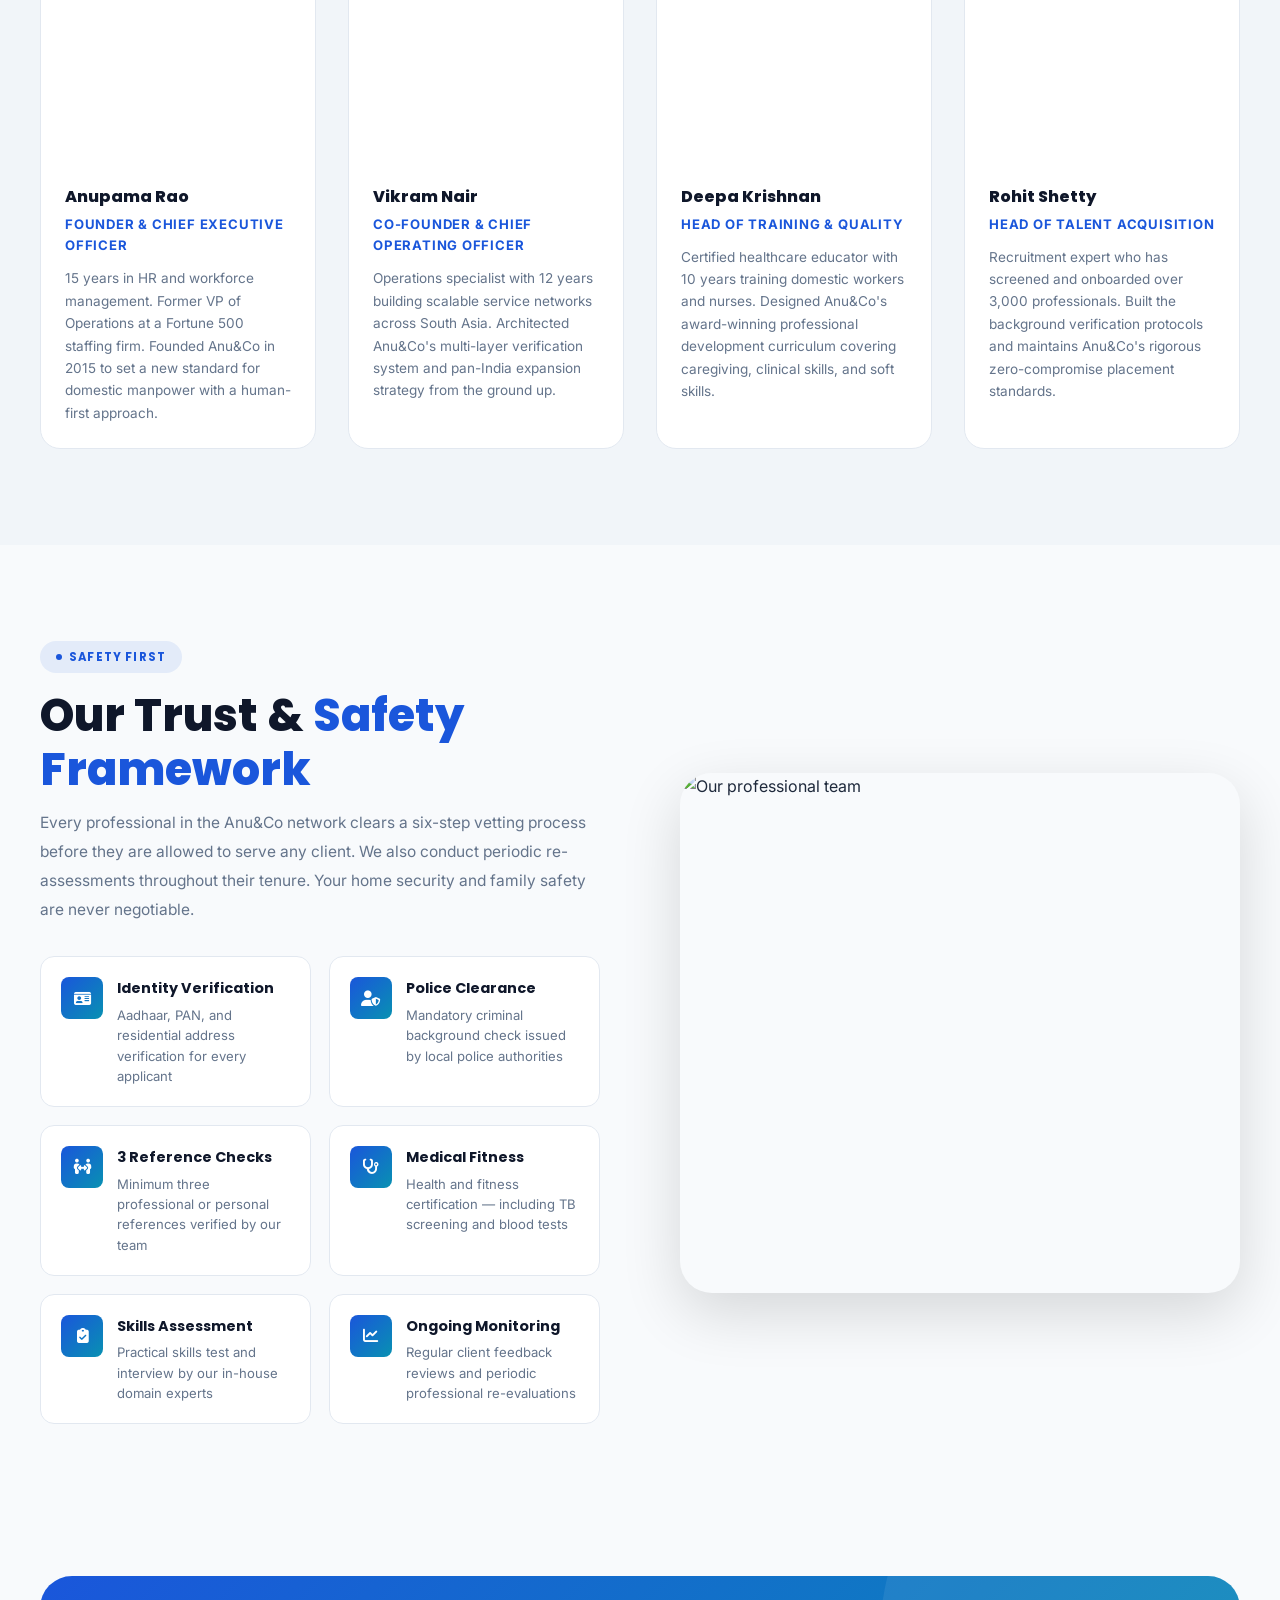
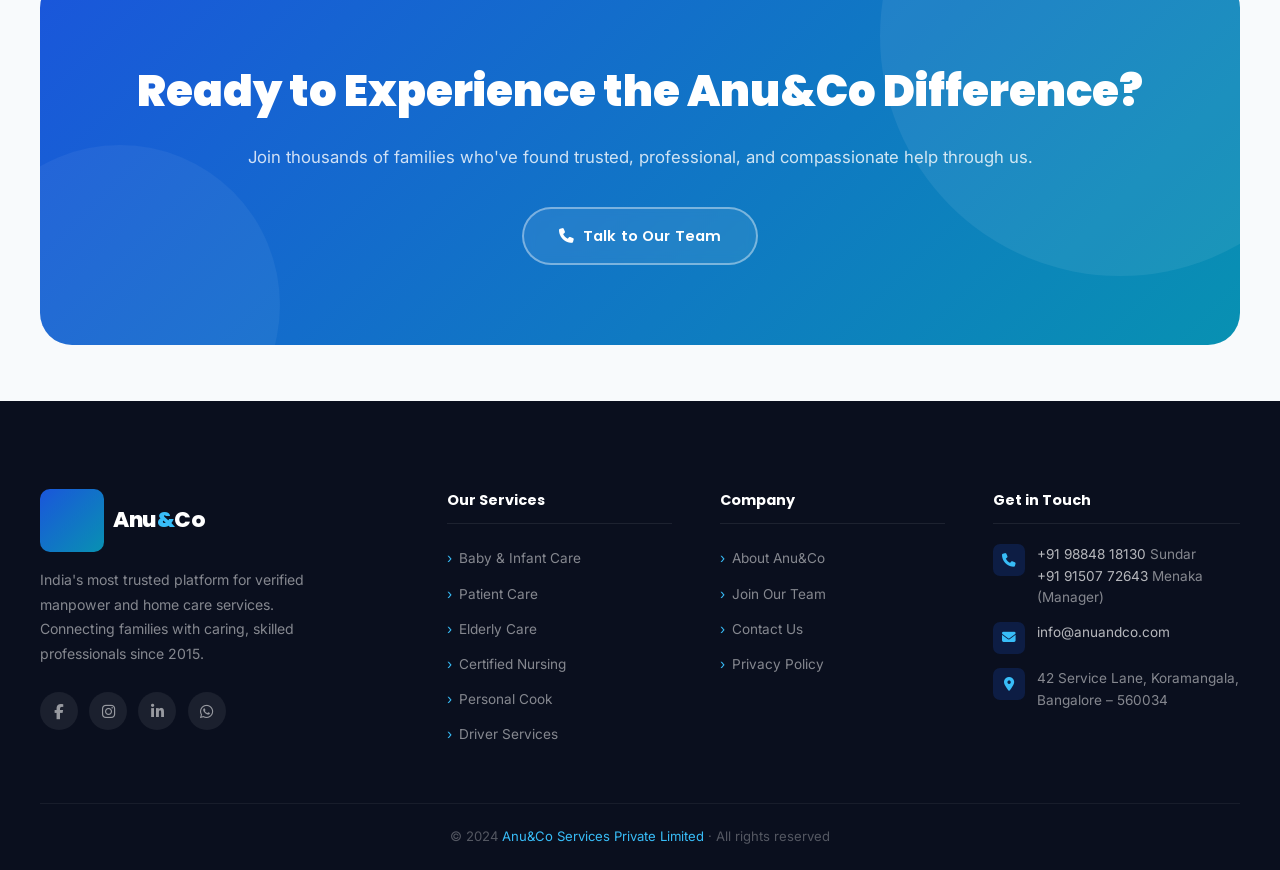
==== commit 60399ad8: "push" ====
--- a/about.html
+++ b/about.html
@@ -307,13 +307,13 @@
                     </p>
                     <p style="color:var(--text-3);line-height:1.85;margin-bottom:1.1rem;font-size:.97rem">
                         Starting with a team of 12 caregivers in Bangalore, we have grown organically — through word of
-                        mouth, 4.9-star reviews, and an unwavering refusal to compromise on verification standards —
+                        mouth, 4.9 star reviews, and an unwavering refusal to compromise on verification standards —
                         into a pan-India network covering <strong style="color:var(--primary)">9 specialized service
                             categories</strong> with over 1,200 active professionals.
                     </p>
                     <p style="color:var(--text-3);line-height:1.85;margin-bottom:2rem;font-size:.97rem">
                         Today, we serve over 5,000 families and corporates across Bangalore, Chennai, Mumbai, Hyderabad,
-                        Pune, and Delhi NCR — and counting. Every placement we make is backed by our multi-layer vetting
+                        Pune, and Delhi NCR — and counting. Every placement we make is backed by our multi layer vetting
                         process, ongoing training, and a genuine commitment to the dignity and welfare of every
                         professional in our network.
                     </p>
@@ -607,8 +607,8 @@
                     <div class="fc-contact-item">
                         <div class="fc-icon"><i class="fa-solid fa-phone"></i></div>
                         <p>
-                            <a href="tel:+919884818130">+91 98848 18130</a> - Sundar<br>
-                            <a href="tel:+919150772643">+91 91507 72643</a> - Menaka (Manager)<br>
+                            <a href="tel:+919884818130">+91 98848 18130</a> Sundar<br>
+                            <a href="tel:+919150772643">+91 91507 72643</a> Menaka (Manager)<br>
                         </p>
                     </div>
                     <div class="fc-contact-item">
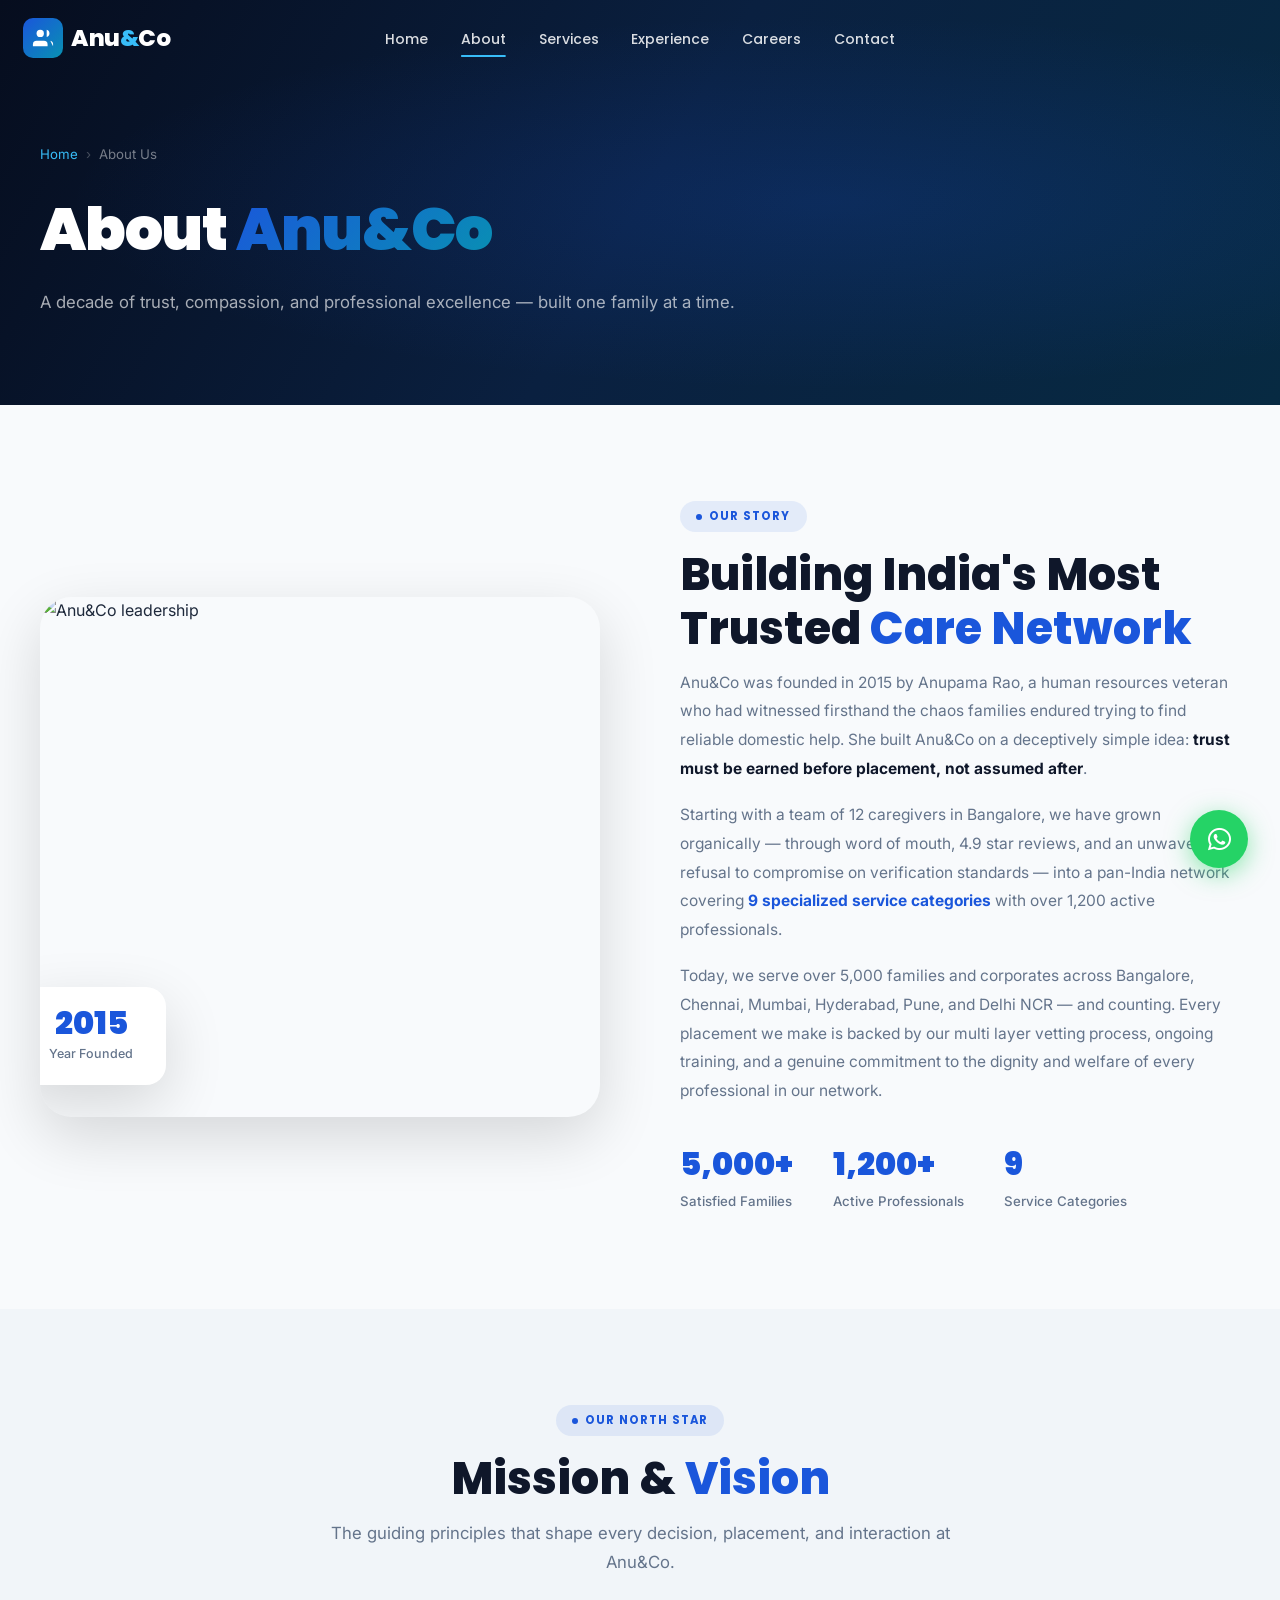
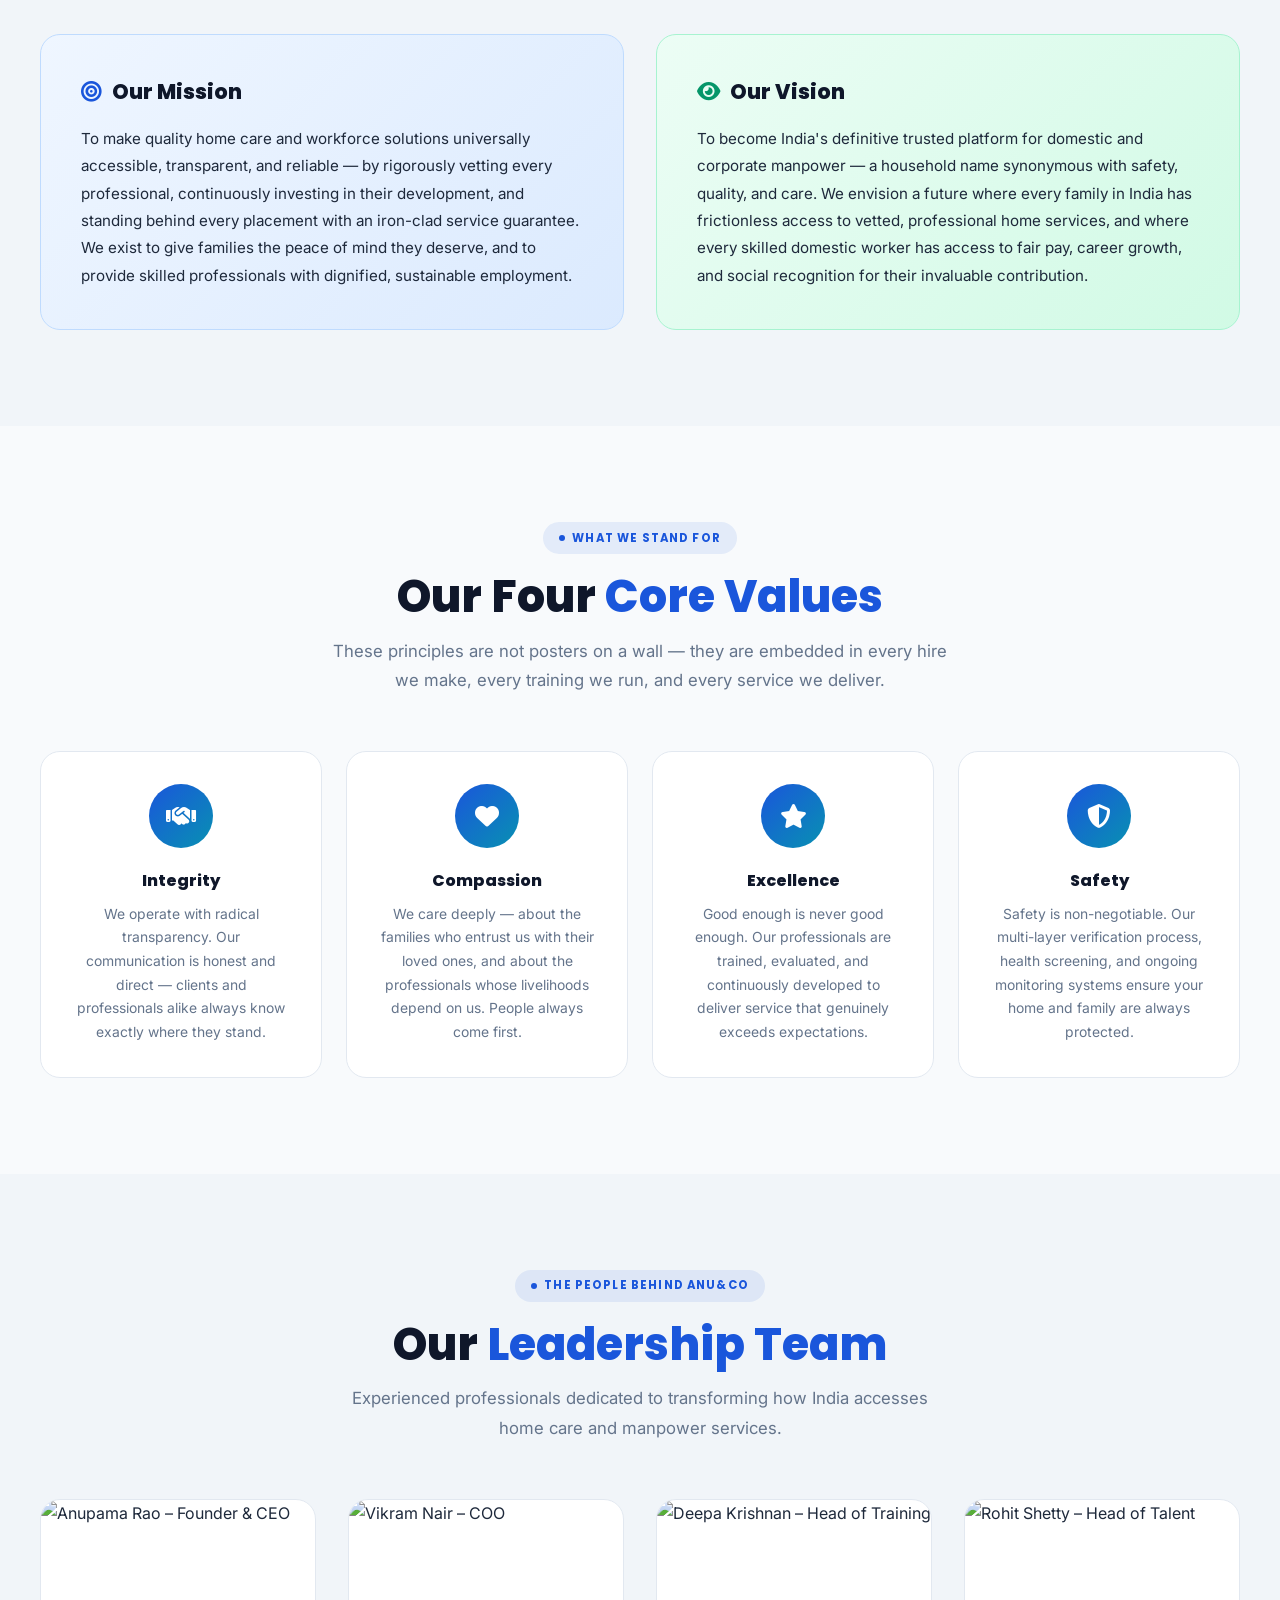
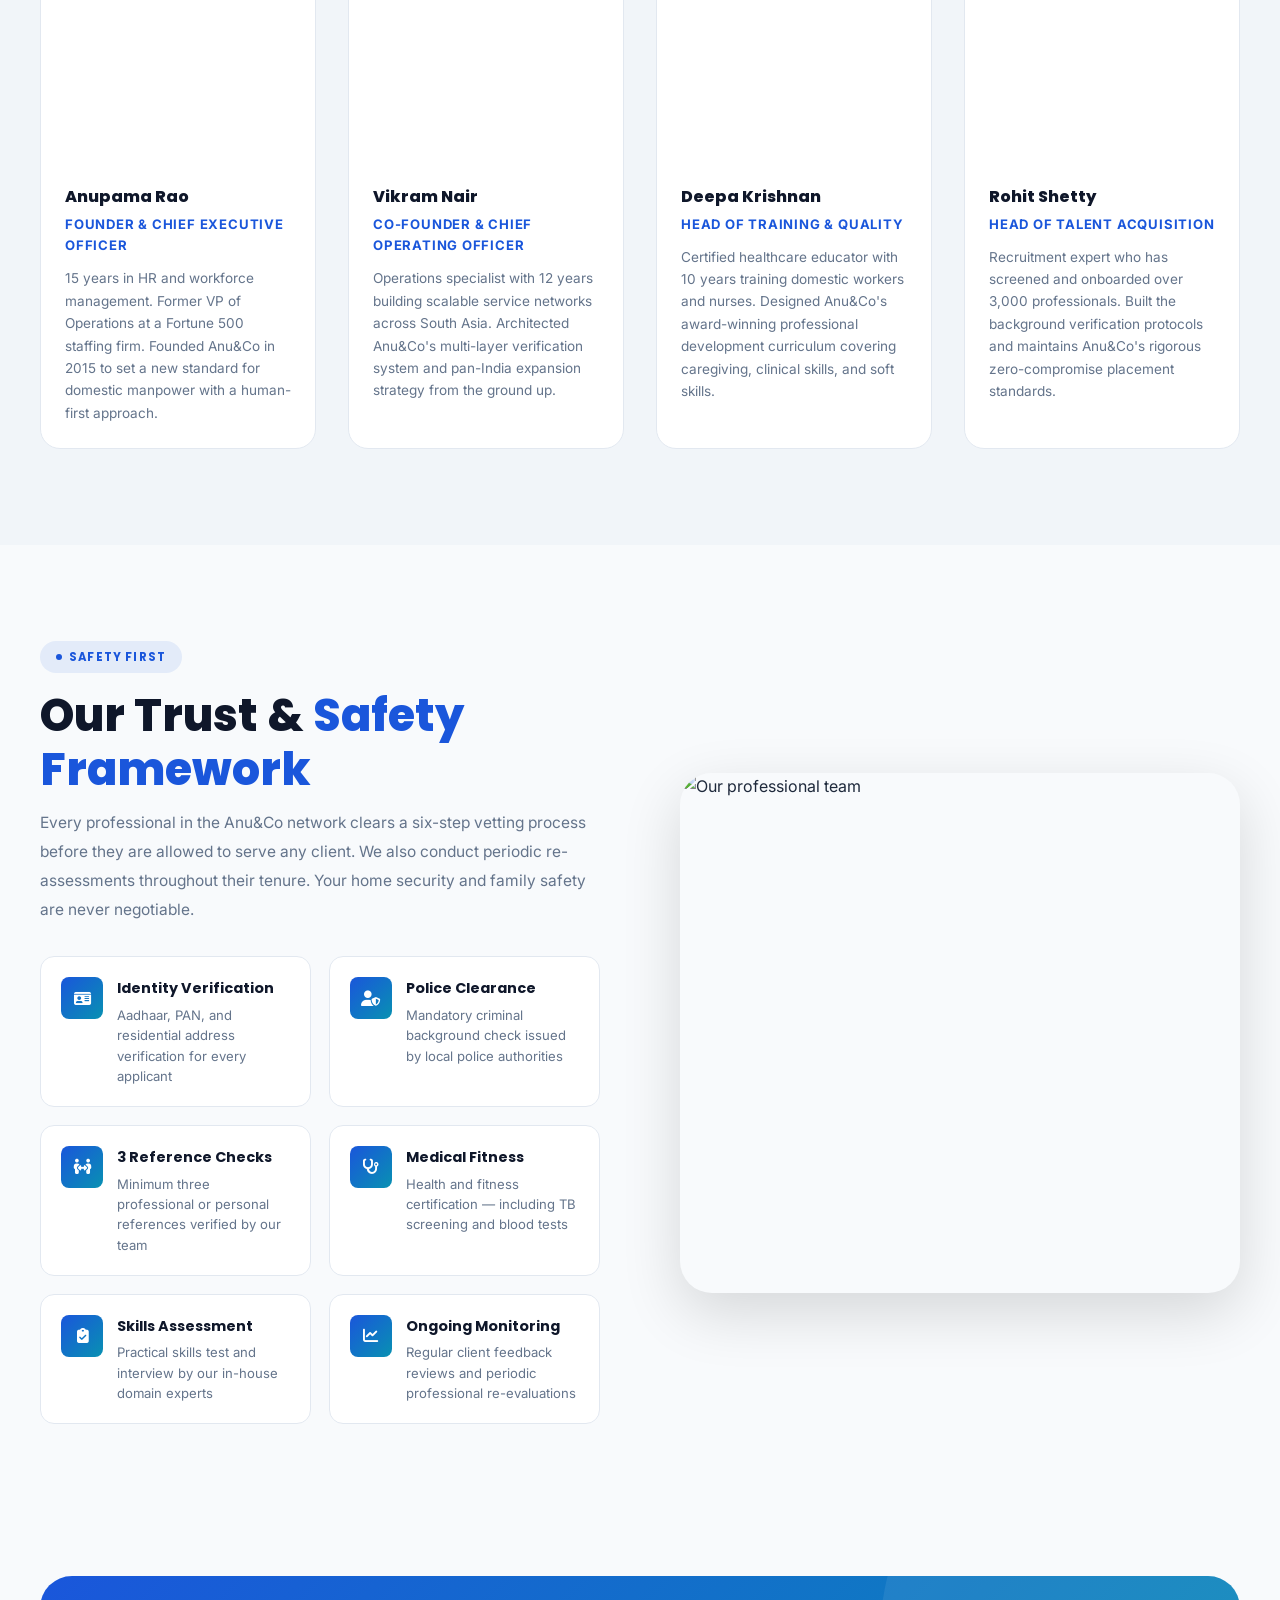
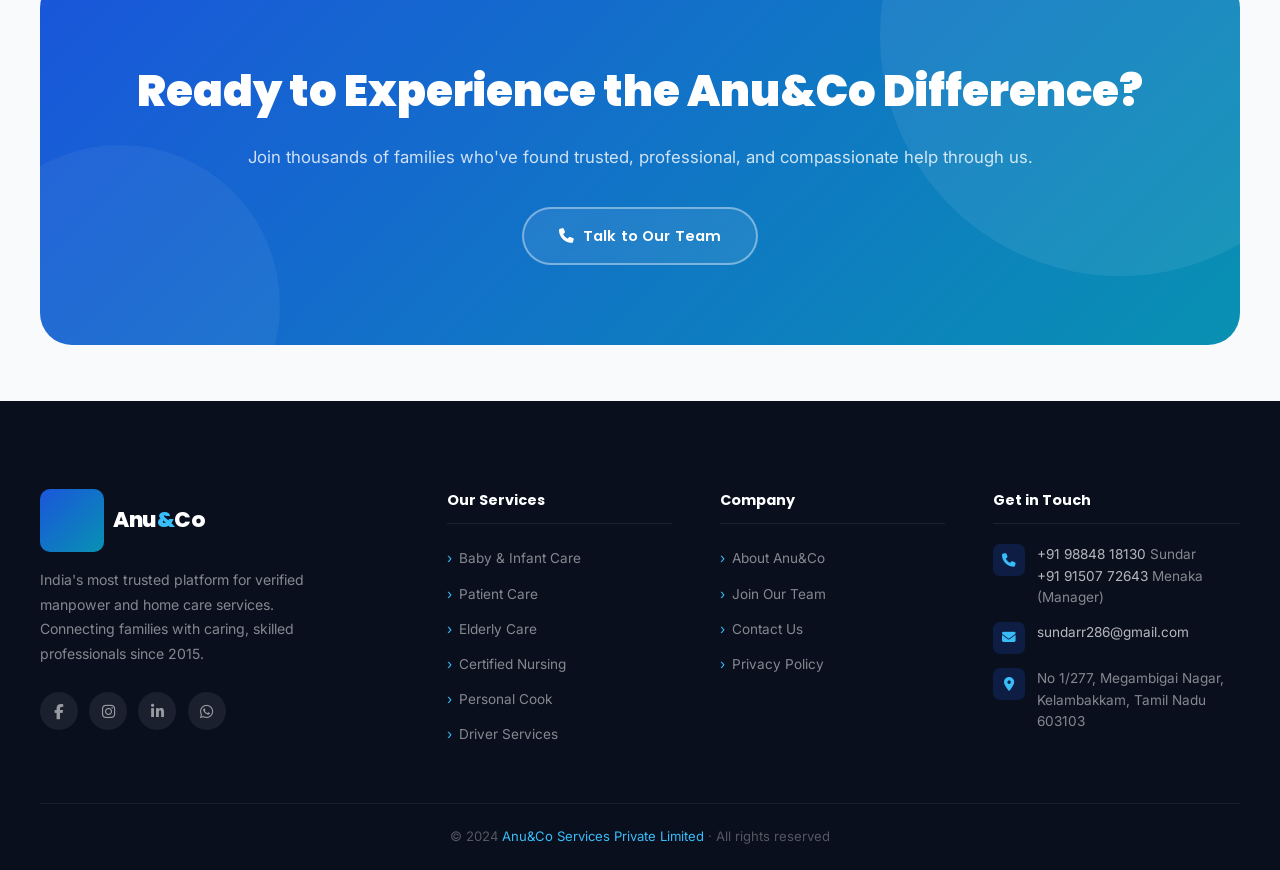
==== commit b58e04c3: "Update contact information and Google Maps address" ====
--- a/about.html
+++ b/about.html
@@ -613,11 +613,11 @@
                     </div>
                     <div class="fc-contact-item">
                         <div class="fc-icon"><i class="fa-solid fa-envelope"></i></div>
-                        <p><a href="mailto:info@anuandco.com">info@anuandco.com</a></p>
+                        <p><a href="mailto:sundarr286@gmail.com">sundarr286@gmail.com</a></p>
                     </div>
                     <div class="fc-contact-item">
                         <div class="fc-icon"><i class="fa-solid fa-location-dot"></i></div>
-                        <p>42 Service Lane, Koramangala, Bangalore – 560034</p>
+                        <p>No 1/277, Megambigai Nagar, Kelambakkam, Tamil Nadu 603103</p>
                     </div>
                 </div>
             </div>
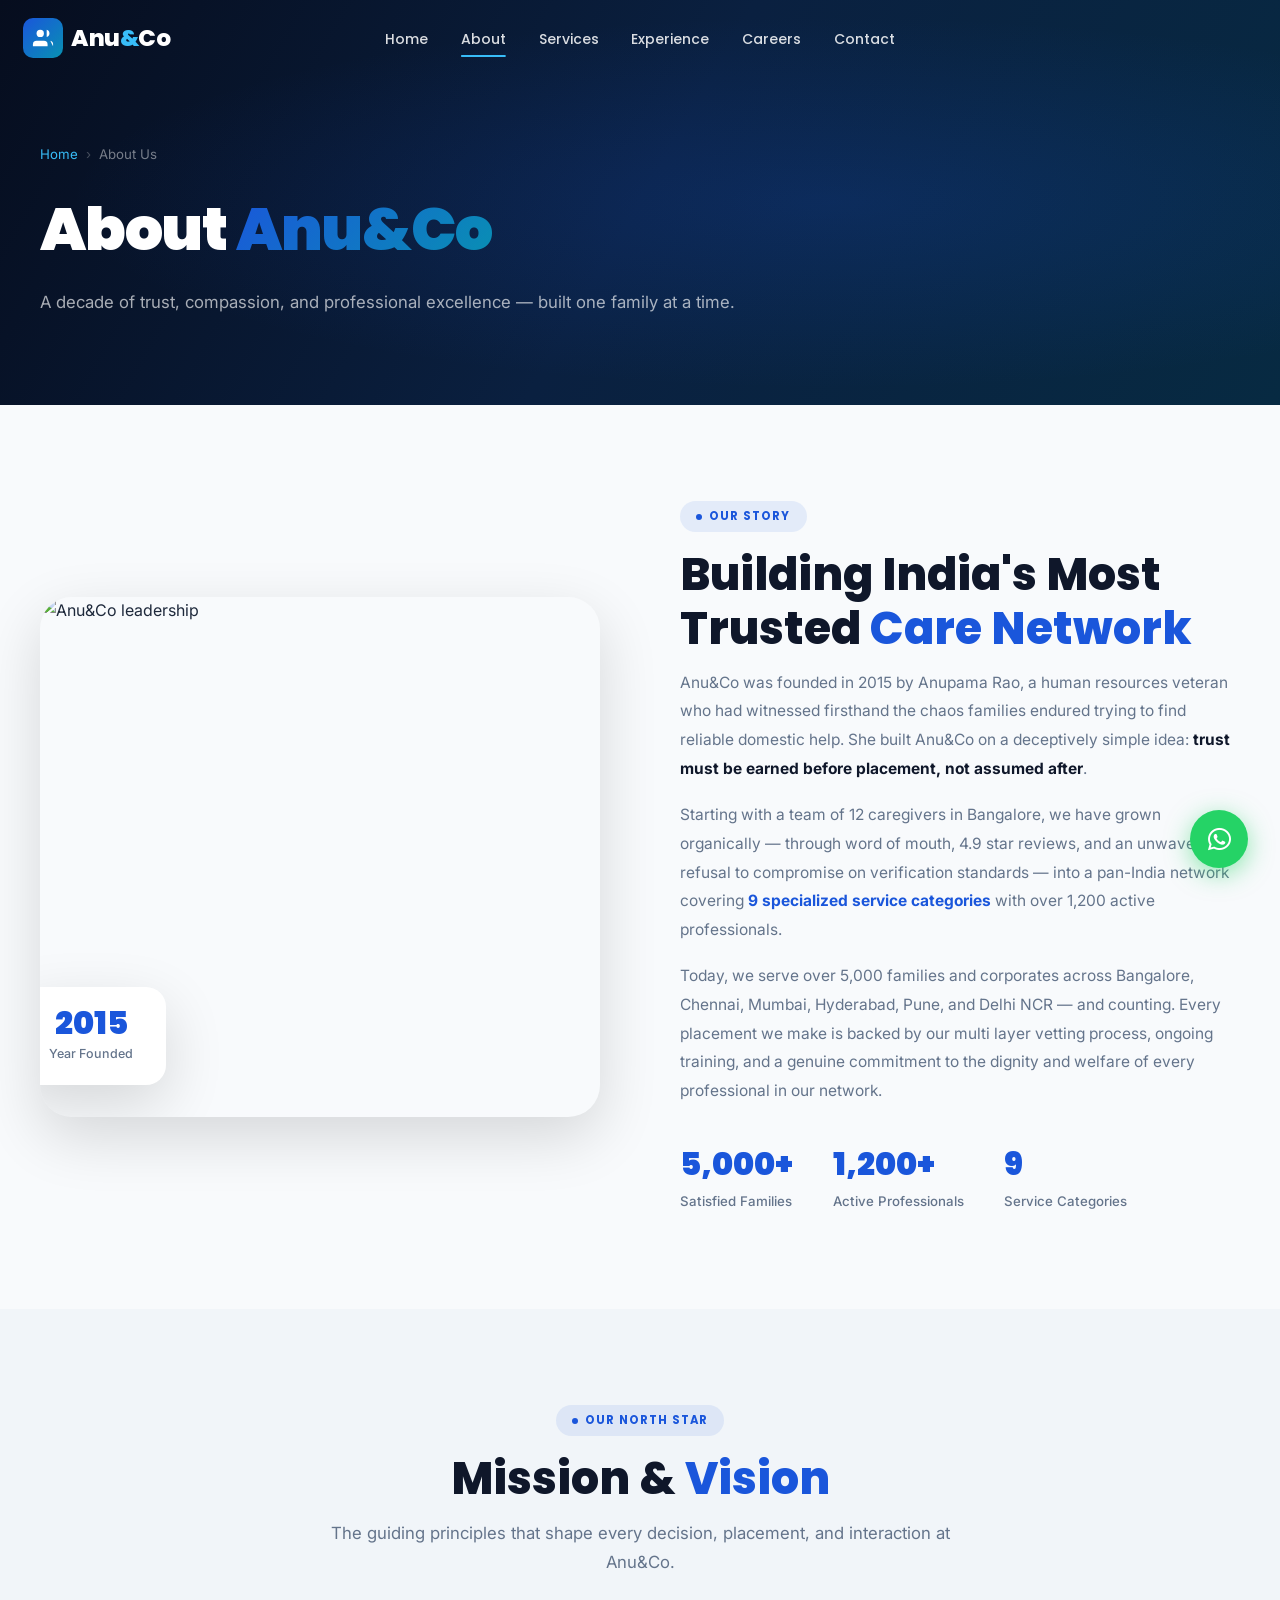
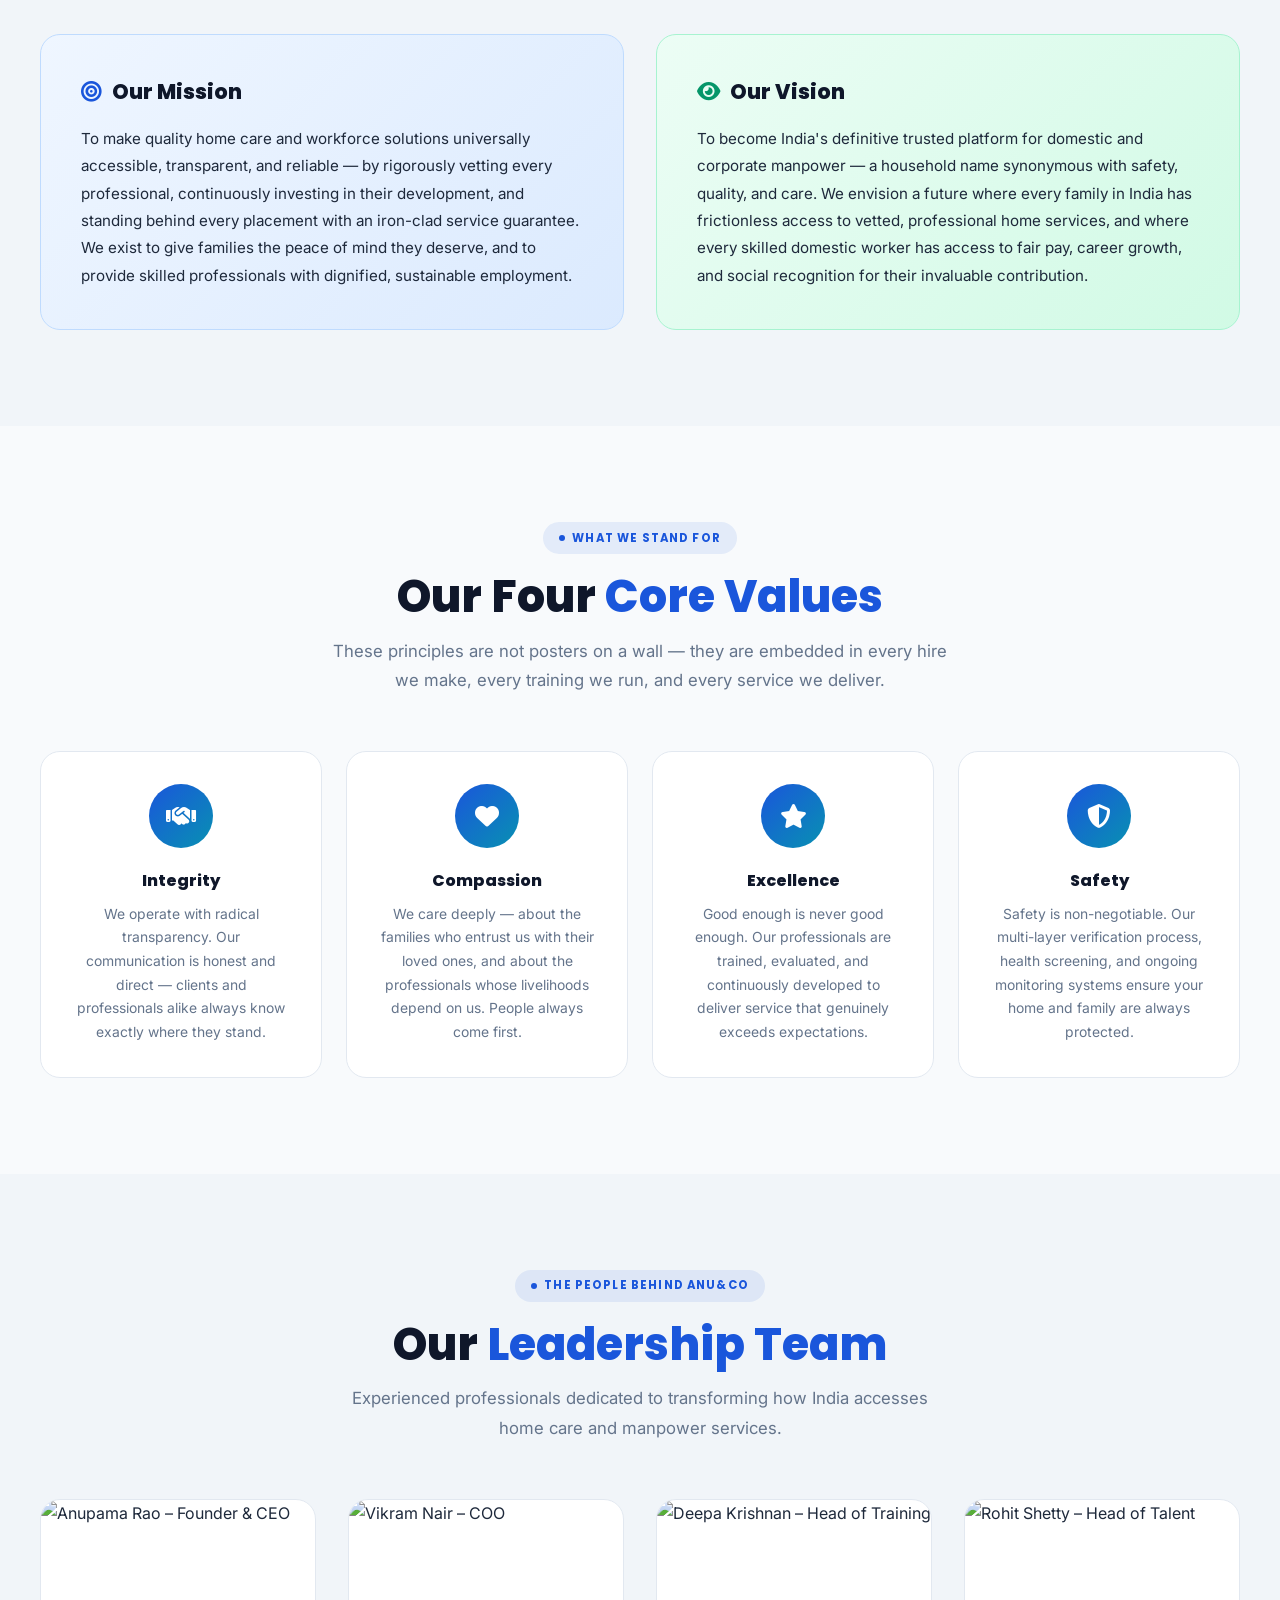
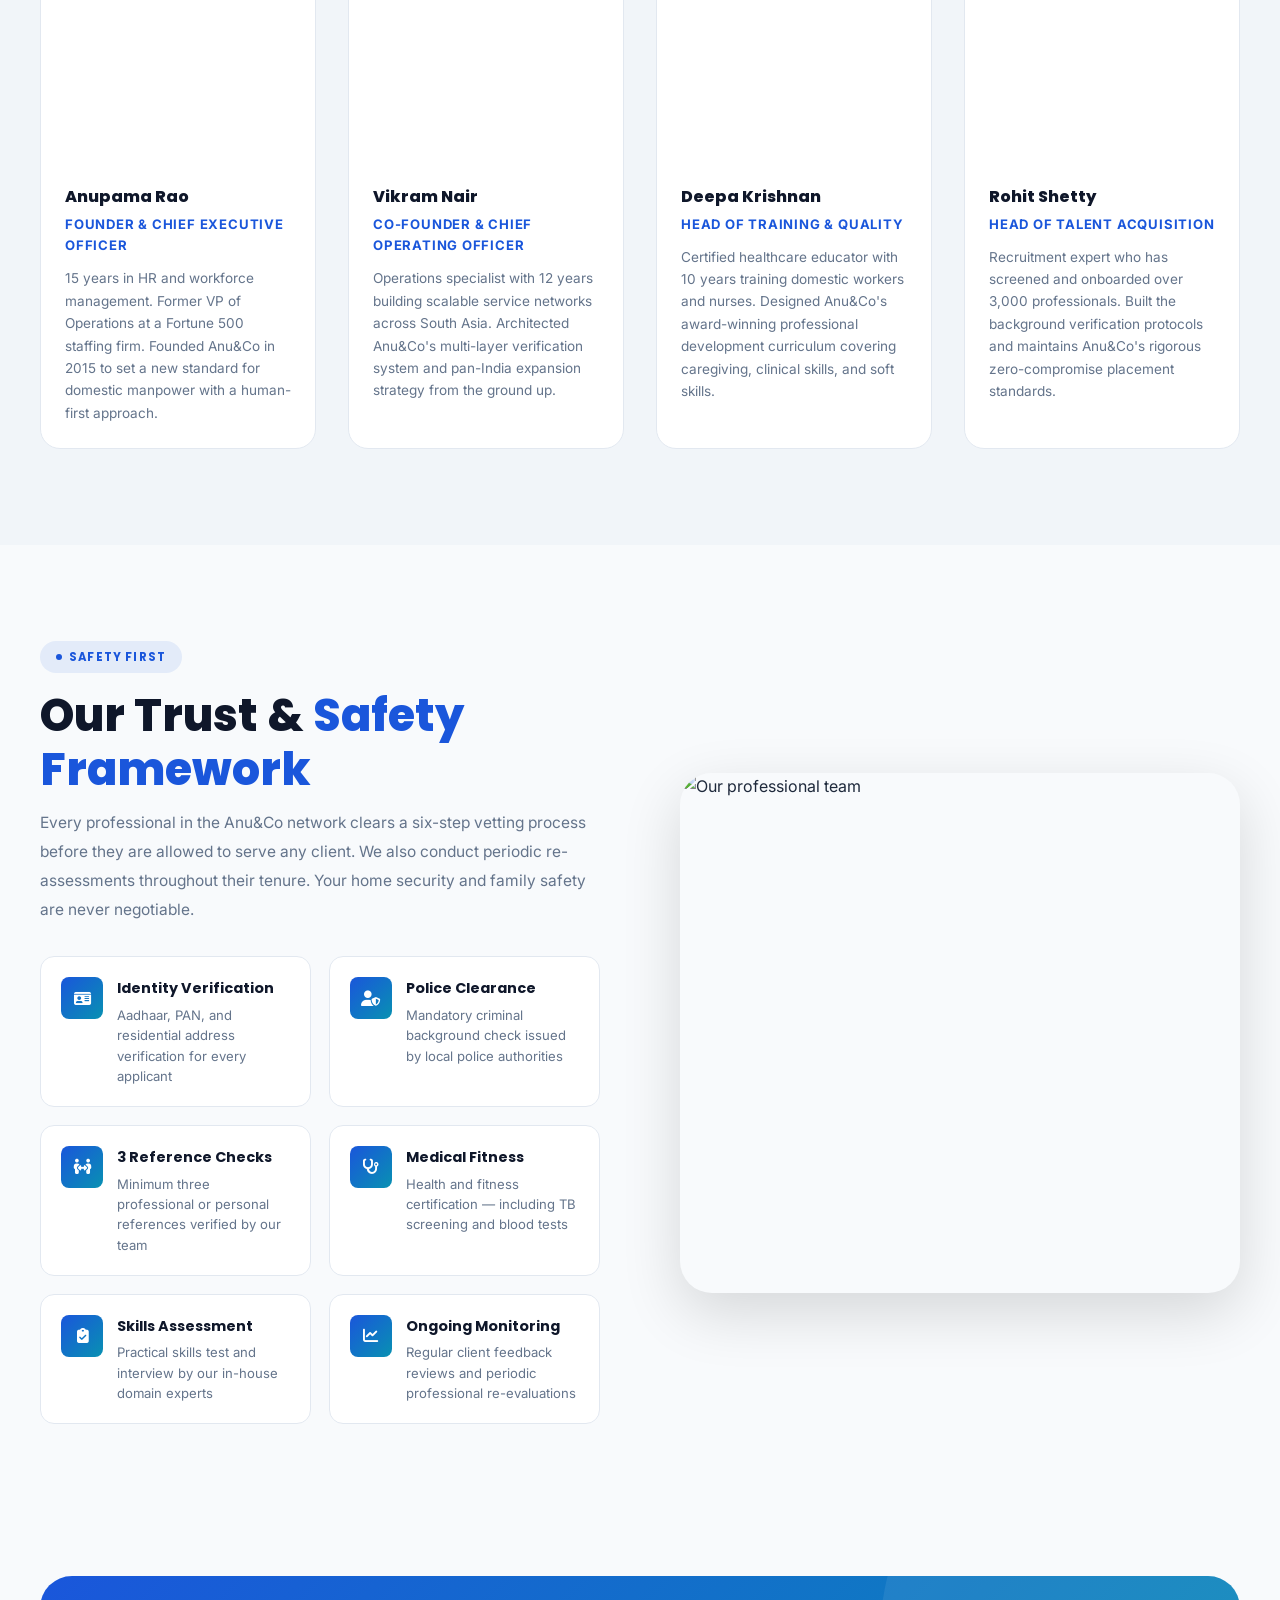
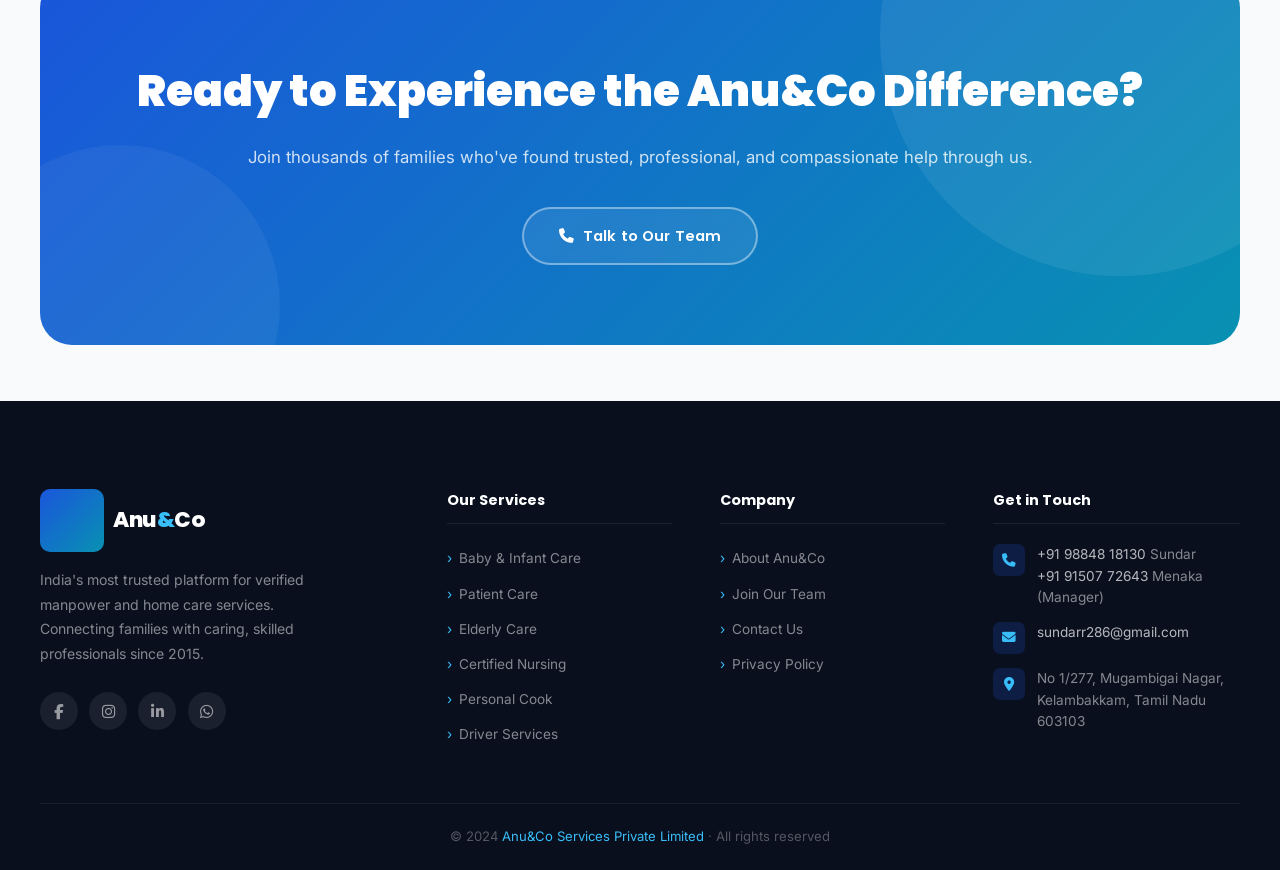
==== commit c626000b: "Finalize contact details and map update" ====
--- a/about.html
+++ b/about.html
@@ -617,7 +617,7 @@
                     </div>
                     <div class="fc-contact-item">
                         <div class="fc-icon"><i class="fa-solid fa-location-dot"></i></div>
-                        <p>No 1/277, Megambigai Nagar, Kelambakkam, Tamil Nadu 603103</p>
+                        <p>No 1/277, Mugambigai Nagar, Kelambakkam, Tamil Nadu 603103</p>
                     </div>
                 </div>
             </div>
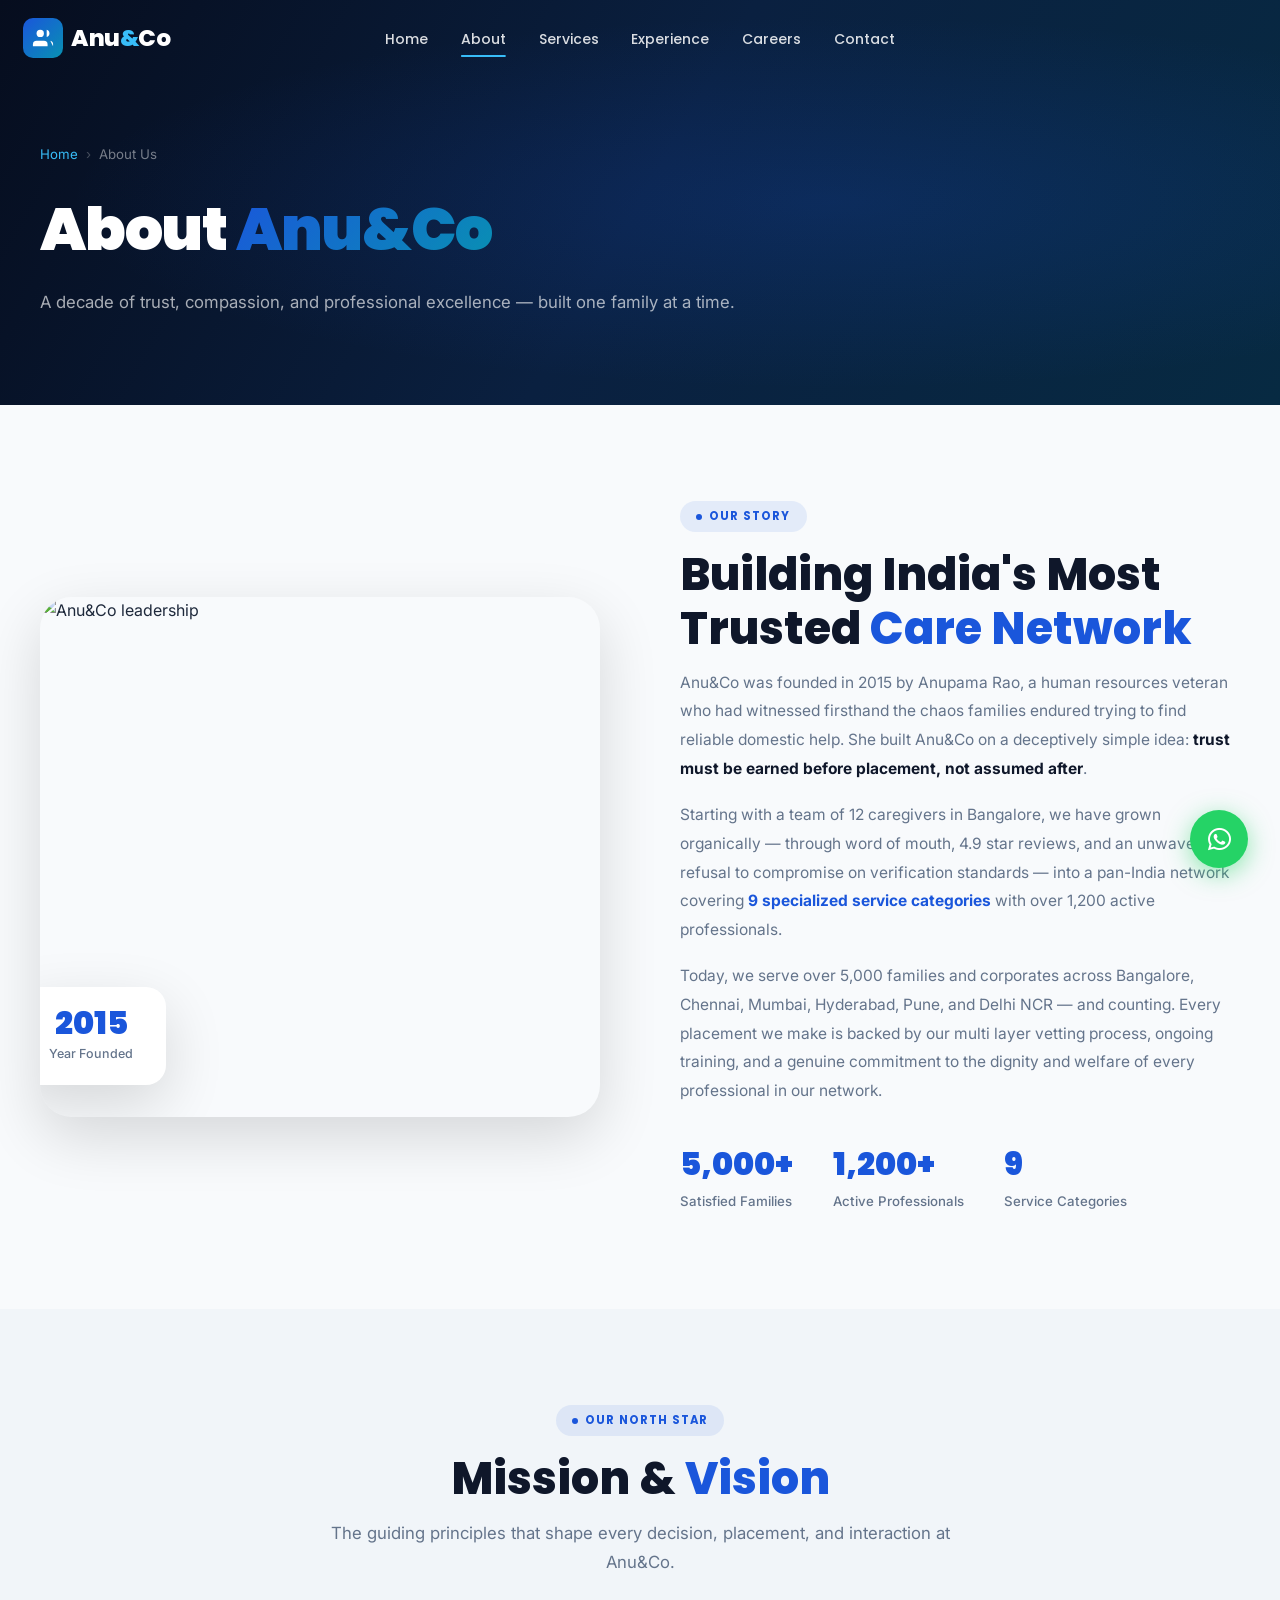
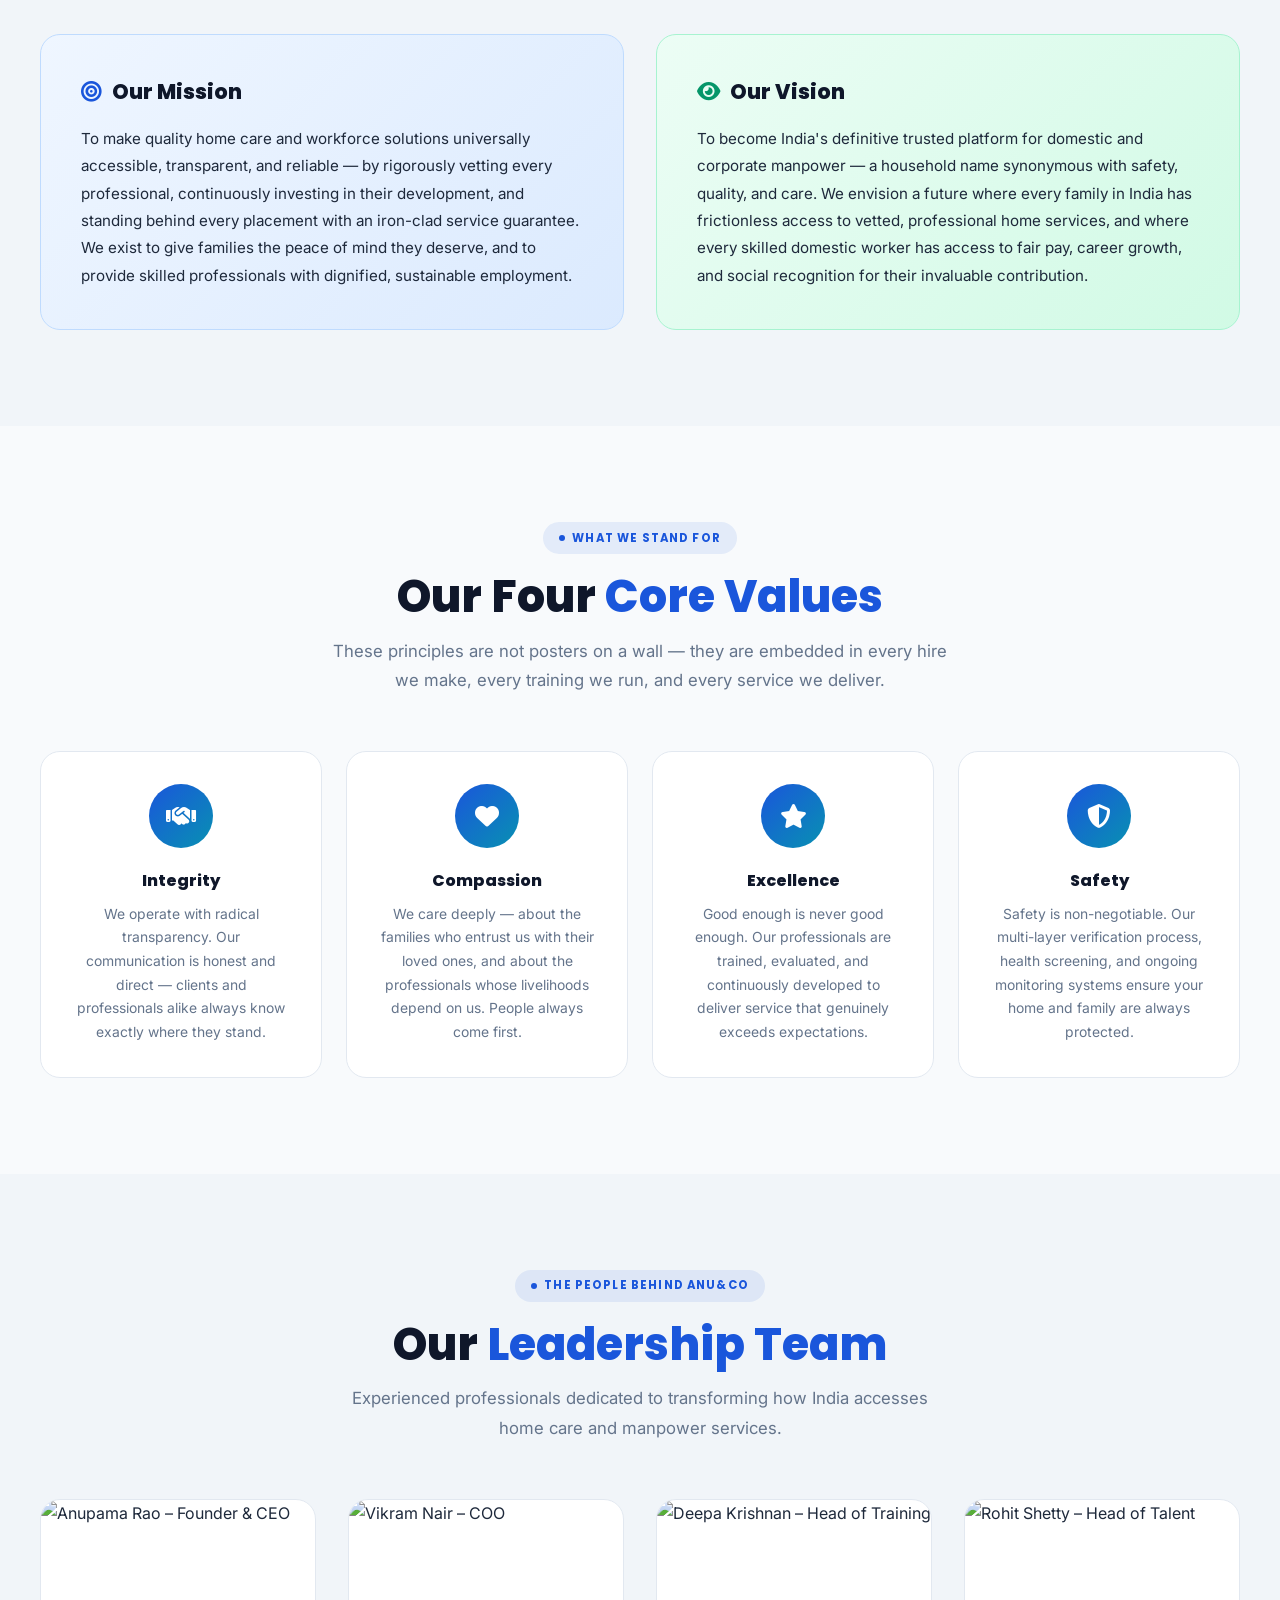
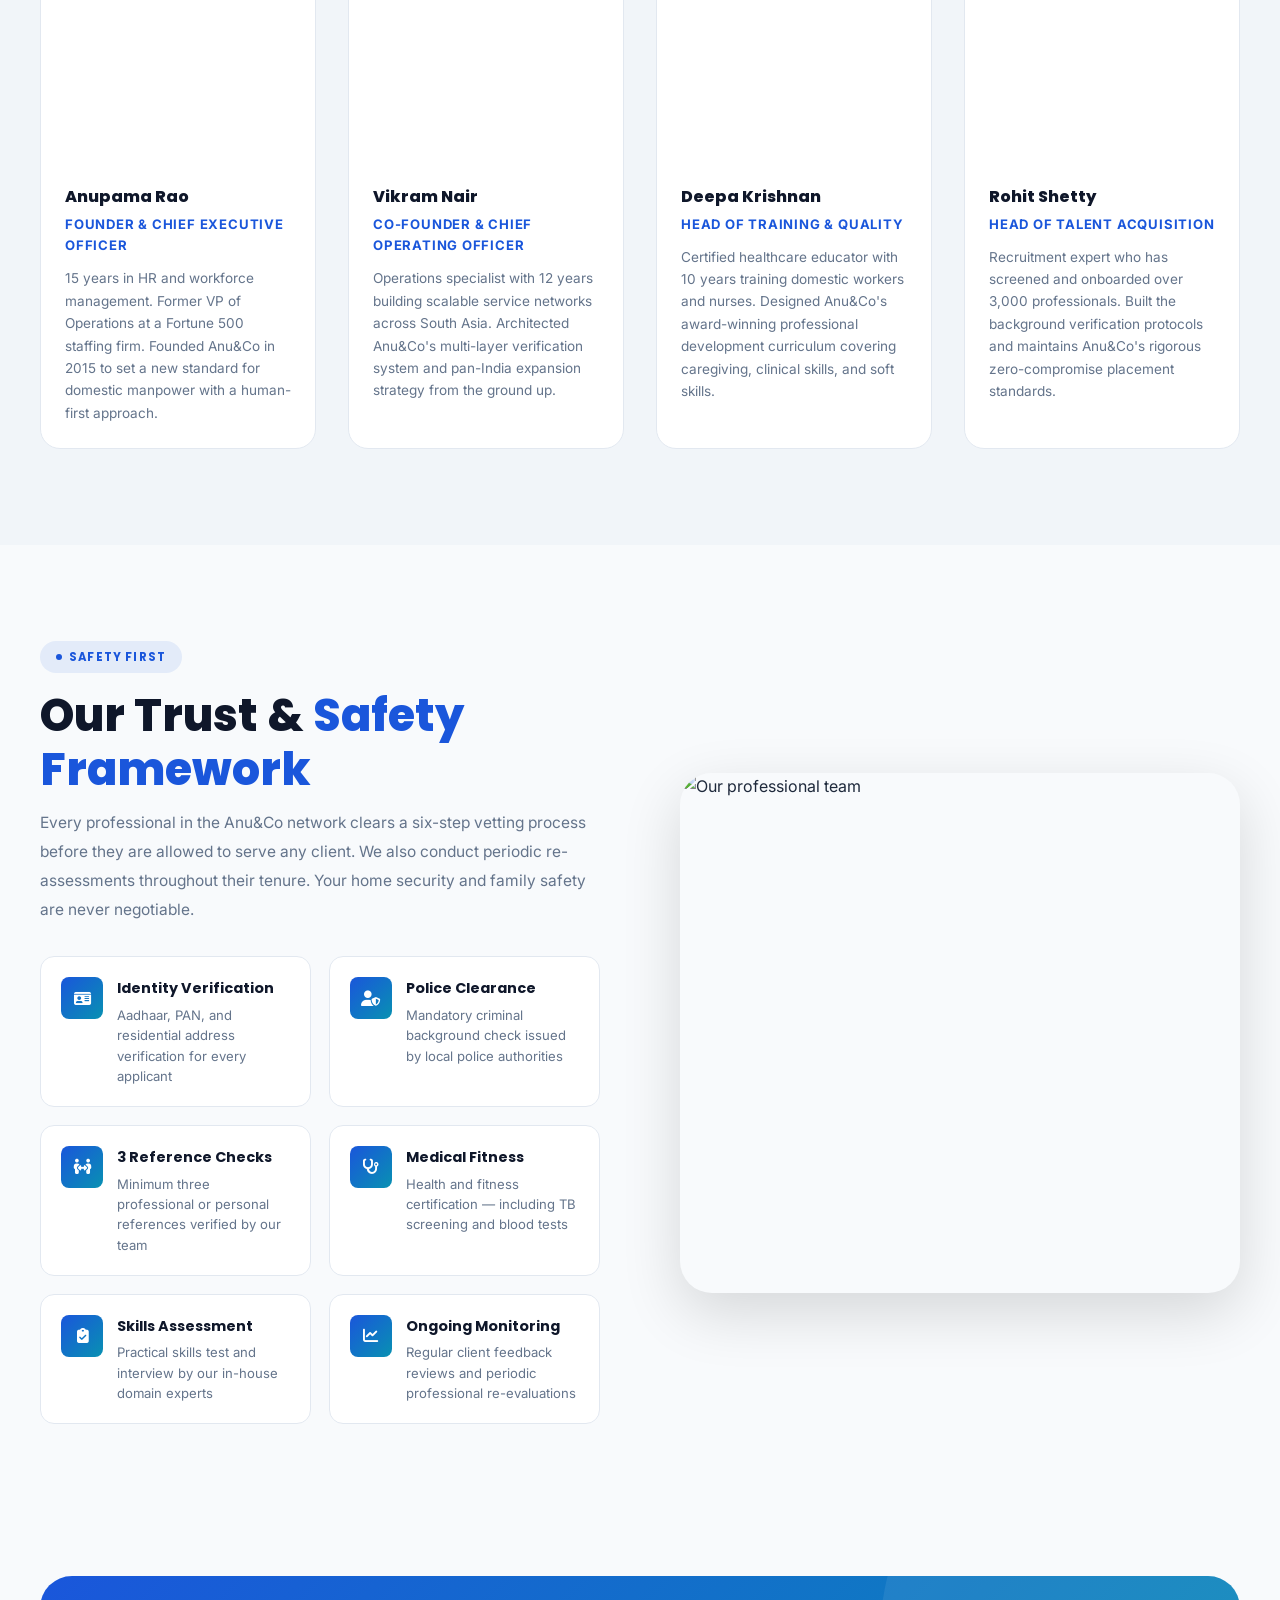
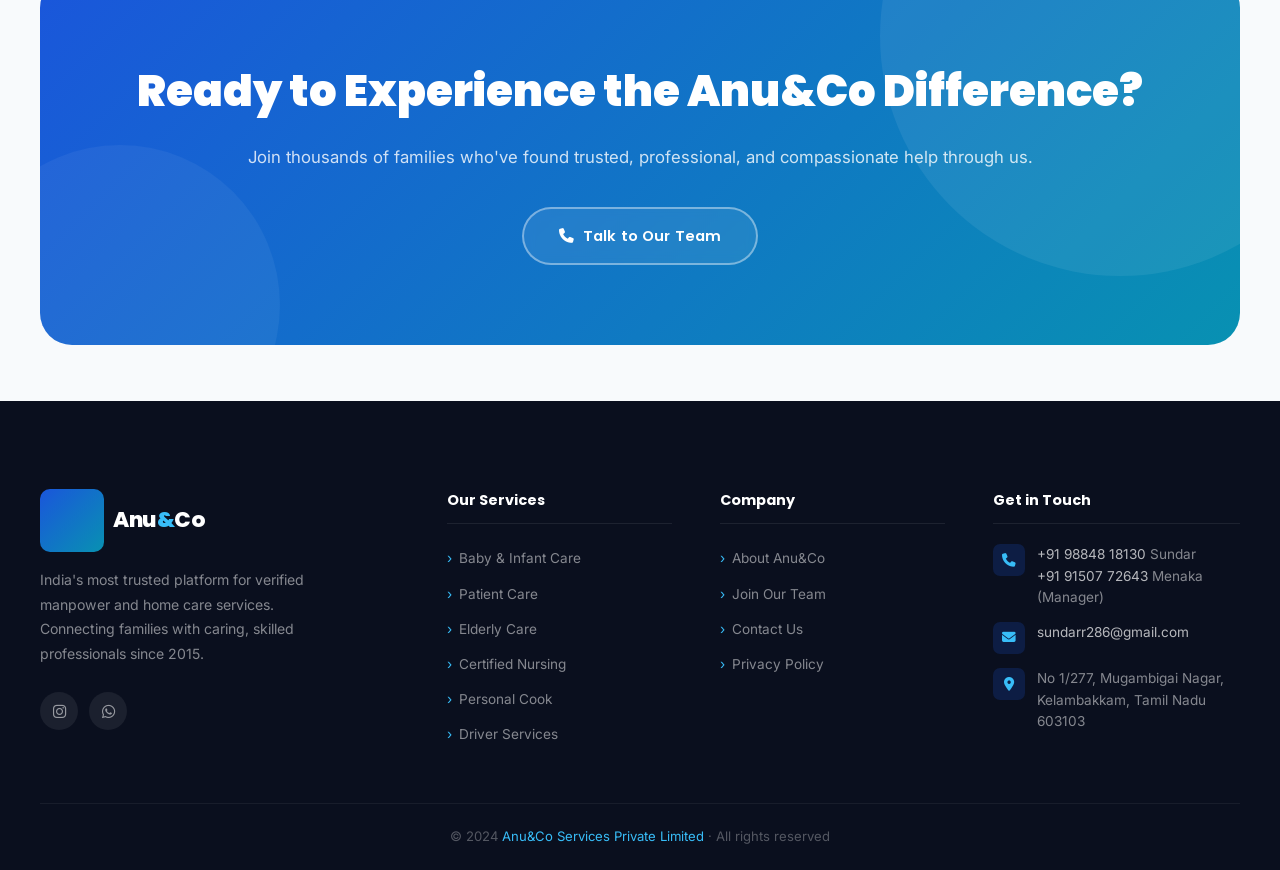
==== commit 0a9e5daa: "push" ====
--- a/about.html
+++ b/about.html
@@ -574,10 +574,9 @@
                     <p>India's most trusted platform for verified manpower and home care services. Connecting families
                         with caring, skilled professionals since 2015.</p>
                     <div class="footer-social">
-                        <a class="soc-btn" href="#"><i class="fa-brands fa-facebook-f"></i></a>
-                        <a class="soc-btn" href="#"><i class="fa-brands fa-instagram"></i></a>
-                        <a class="soc-btn" href="#"><i class="fa-brands fa-linkedin-in"></i></a>
-                        <a class="soc-btn" href="https://wa.me/919884818130" target="_blank"><i
+                        <a class="soc-btn" href="https://www.instagram.com/su_ndar9963?igsh=YnZ1NjhpMnowYjB2"
+                            target="_blank" aria-label="Instagram"><i class="fa-brands fa-instagram"></i></a>
+                        <a class="soc-btn" href="https://wa.me/919884818130" target="_blank" aria-label="WhatsApp"><i
                                 class="fa-brands fa-whatsapp"></i></a>
                     </div>
                 </div>
--- a/css/style.css
+++ b/css/style.css
@@ -1598,7 +1598,29 @@
     }
 
     .page-banner {
-        padding: 7rem 0 4rem;
+        padding: 8rem 0 4.5rem;
+    }
+
+    .section {
+        padding: 4rem 0;
+    }
+
+    .section-title {
+        font-size: 1.9rem;
+    }
+
+    .wa-float {
+        width: 52px;
+        height: 52px;
+        font-size: 1.5rem;
+        bottom: 1.5rem;
+        right: 1.5rem;
+        z-index: 9999;
+    }
+
+    .scroll-top {
+        bottom: 5.8rem;
+        right: 1.5rem;
     }
 }
 
@@ -1611,6 +1633,14 @@
         grid-template-columns: 1fr;
     }
 
+    .hero h1 {
+        font-size: 2.2rem;
+    }
+
+    .section-title {
+        font-size: 1.65rem;
+    }
+
     .hero-btns {
         flex-direction: column;
         align-items: flex-start;
@@ -1624,4 +1654,8 @@
     .two-col {
         grid-template-columns: 1fr;
     }
+
+    .cta-band h2 {
+        font-size: 1.6rem;
+    }
 }
